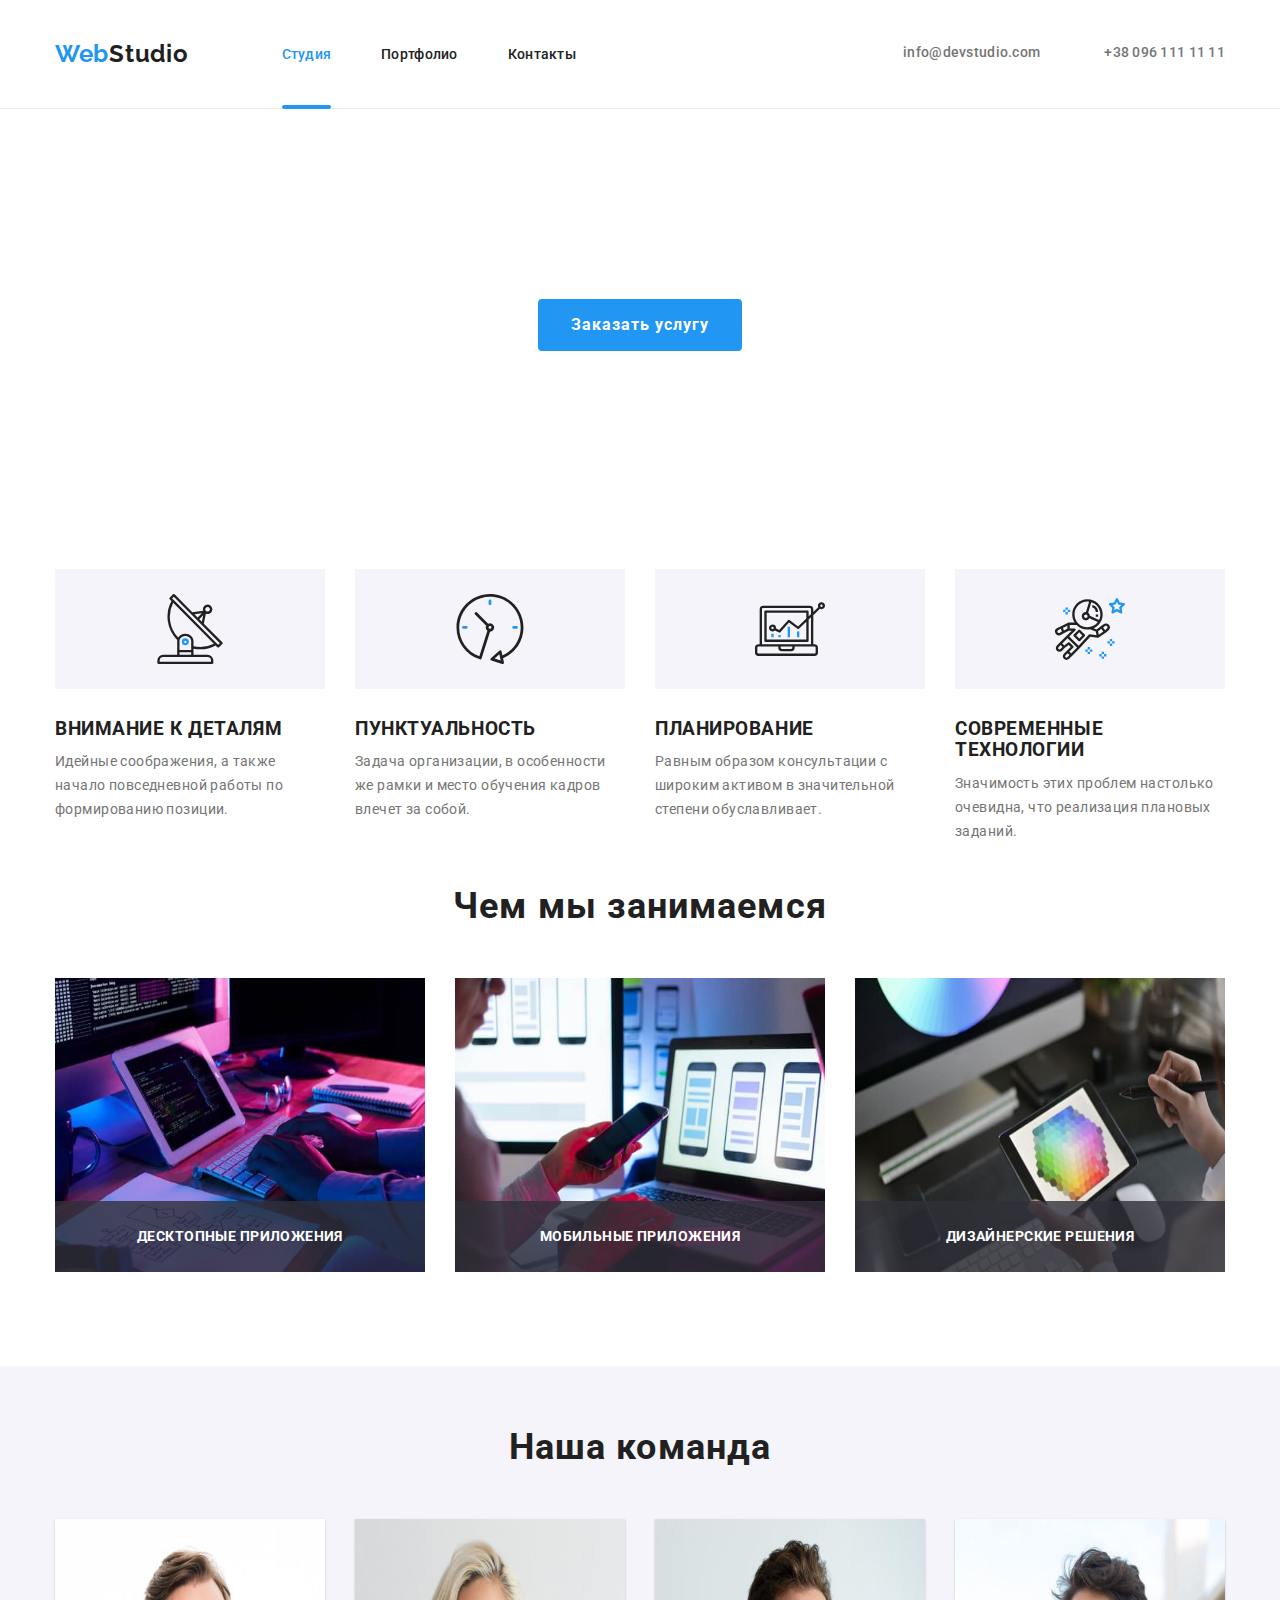
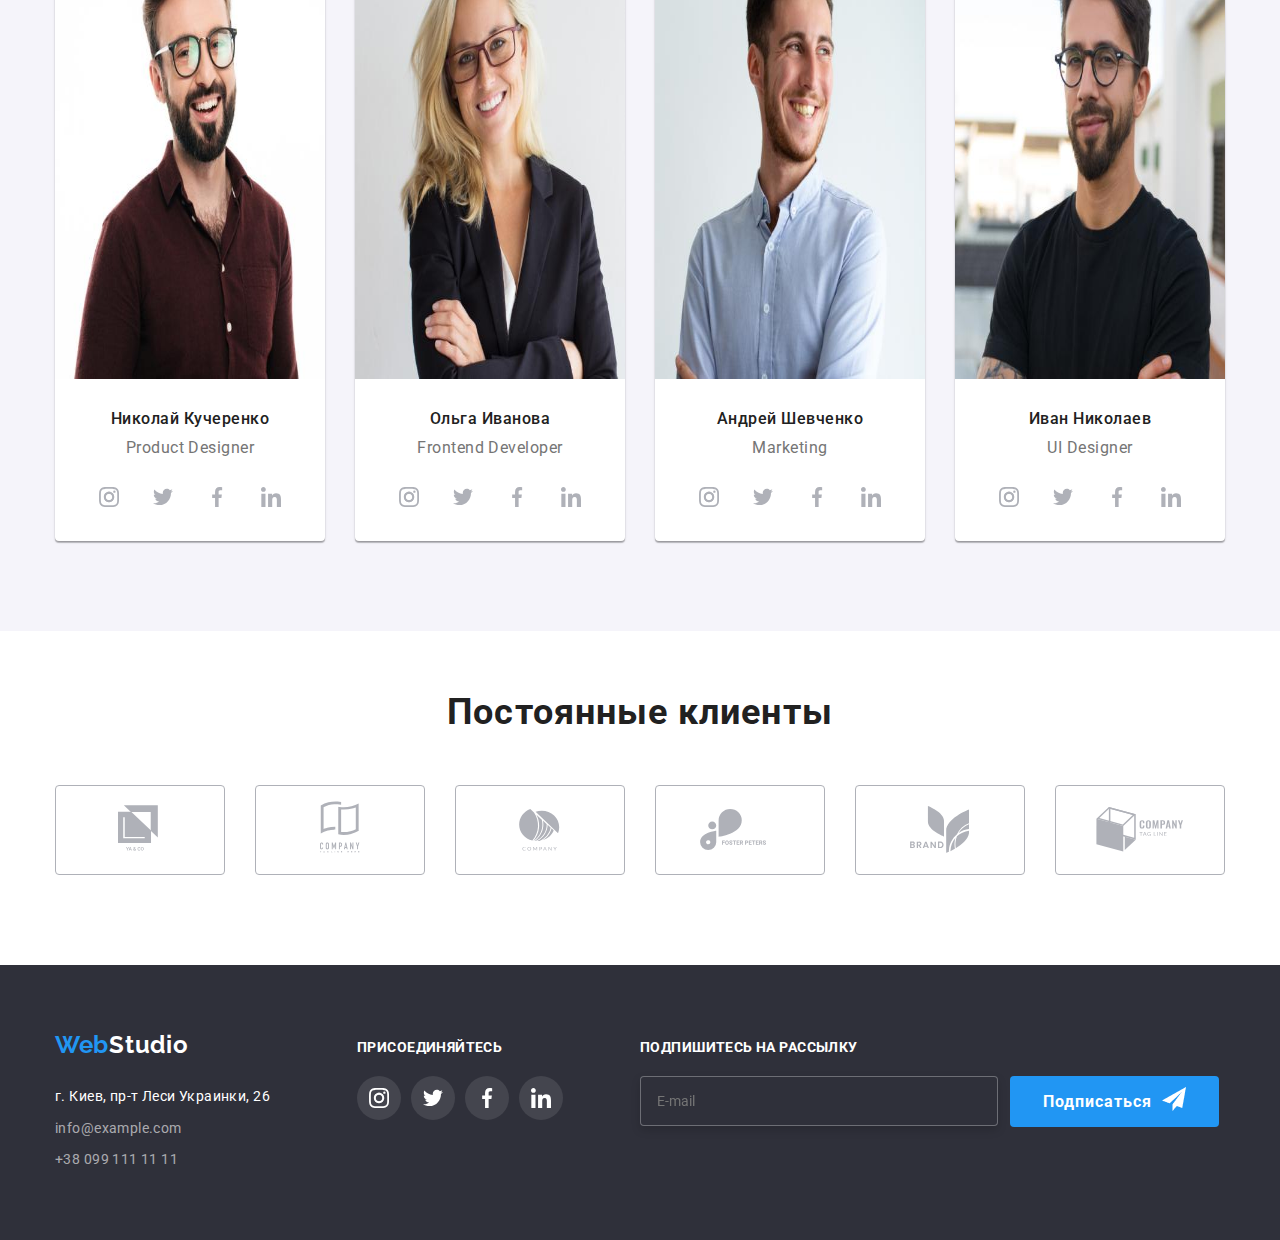
==== index.html @ a4cb123e "new img" ====
<!DOCTYPE html>
<html lang="ru">

<head>
  <meta charset="UTF-8" />
  <meta name="viewport" content="width=device-width, initial-scale=1.0" />
  <title>Студия</title>
  <link
    href="https://fonts.googleapis.com/css2?family=Raleway:wght@400;700&family=Roboto:wght@400;500;700;900&display=swap"
    rel="stylesheet" />
  <link rel="stylesheet"
    href="https://cdnjs.cloudflare.com/ajax/libs/modern-normalize/1.0.0/modern-normalize.min.css" />
  <link rel="stylesheet" href="css/main.min.css" />
</head>

<body>
  <header class="header">
    <div class="container">
      <nav class="nav">
        <a href="./index.html" class="logo">Web<span>Studio</span> </a>

        <button type="button" class="menu-button" aria-expanded="false" aria-controls="menu">
          <svg class="burger-menu" data-menu-button width="24" height="18" aria-label="Переключатель мобильного меню">
            <use class="icon-menu" width="24" height="16" href="./images/svg/sprite.svg#icon-menu"></use>
            <use class="icon-cross" width="18" height="18" href="./images/svg/sprite.svg#icon-close"></use>
          </svg>
        </button>

        <div class="menu-container" data-menu>
          <ul class="menu-list">
            <li class="menu-item">
              <a href="./index.html" class="link current">Студия</a>
            </li>
            <li class="menu-item">
              <a href="./portfolio.html" class="link">Портфолио</a>
            </li>
            <li class="menu-item">
              <a href="#contacts" class="link">Контакты</a>
            </li>
          </ul>
          <ul class="contacts-list">
            <li class="contacts-item">
              <a class="contacts link" href="mailto:info@devstudio.com">
                <svg class="contacts-svg" width="16" height="11">
                  <use href="./images/svg/sprite.svg#icon-envelope"></use>
                </svg>
                info@devstudio.com</a>
            </li>
            <li class="contacts-item">
              <a class="contacts link" href="telto:+380961111111">
                <svg class="contacts-svg" width="10" height="15">
                  <use href="./images/svg/sprite.svg#icon-tel"></use>
                </svg>
                +38 096 111 11 11</a>
            </li>
          </ul>
        </div>
      </nav>
    </div>
  </header>
  <main>
    <!--Модальное окно-->
    <div class="backdrop is-hidden" data-modal>
      <div class="modal">
        <button class="close-btn" type="button" data-modal-close>
          <svg class="close-svg" width="11" height="11">
            <use href="./images/SVG/sprite.svg#icon-close-black"></use>
          </svg>
        </button>

        <!--   Форма в модалке   -->
        <form class="group">
          <h2 class="group-title">Оставьте свои данные, мы вам перезвоним</h2>

          <!--Имя-->
          <p class="form-field">
            <label for="name" class="form-label">Имя</label>
            <input type="text" name="name" id="name" class="form-input" />
            <svg class="modal-svg" width="12" height="12">
              <use href="./images/SVG/sprite.svg#icon-person"></use>
            </svg>
          </p>
          <!--Телефон-->
          <p class="form-field">
            <label for="" class="form-label">Телефон
              <input type="tel" class="form-input" name="name" placeholder="" />
              <svg class="modal-svg" width="12">
                <use href="./images/SVG/sprite.svg#icon-trubka"></use>
              </svg>
            </label>
          </p>
          <!--Почта-->
          <p class="form-field">
            <label for="" class="form-label">
              Почта
              <input type="mail" class="form-input" name="name" placeholder=" " />
              <svg class="modal-svg" width="12">
                <use href="./images/SVG/sprite.svg#icon-envelope-black"></use>
              </svg>
            </label>
          </p>
          <!--Комментарий-->
          <p class="form-field">
            <label for="" class="form-label">Комментарий
              <textarea class="textarea-input" name="comment" rows="5" cols="45" placeholder="Введите текст"></textarea>
            </label>
          </p>
          <!--Соглашаюсь-->
          <p class="form-field">
            <label class="label">
              <input class="checkbox" name="topic" type="checkbox" value="contract-title" />
              <span class="checkbox-text">Соглашаюсь с рассылкой и принимаю </span><a href=""
                class="contract"><u>Условия договора</u> </a>
              <span class="checkbox-icon"></span>
            </label>
          </p>
          <p class="submit">
            <button submit="submit" class="submit-button">Отправить</button>
          </p>
        </form>
      </div>
    </div>

    <section class="hero-section">
      <div class="container">
        <h1 class="hero-heading">Эффективные решения для вашего бизнеса</h1>
        <button class="button" type="button" data-modal-open>
          Заказать услугу
        </button>
      </div>
    </section>

    <!--Чем можем похвастаться-->
    <section class="features-section">
      <h2 class="heading visually-hidden">Особенности</h2>
      <div class="features container">
        <ul class="features-list">
          <li class="features-item">
            <h3 class="title">Внимание к деталям</h3>
            <p class="title-text">
              Идейные соображения, а также начало повседневной работы по
              формированию позиции.
            </p>
          </li>
          <li class="features-item">
            <h3 class="title">Пунктуальность</h3>
            <p class="title-text">
              Задача организации, в особенности же рамки и место обучения
              кадров влечет за собой.
            </p>
          </li>
          <li class="features-item">
            <h3 class="title">Планирование</h3>
            <p class="title-text">
              Равным образом консультации с широким активом в значительной
              степени обуславливает.
            </p>
          </li>
          <li class="features-item">
            <h3 class="title">Современные технологии</h3>
            <p class="title-text">
              Значимость этих проблем настолько очевидна, что реализация
              плановых заданий.
            </p>
          </li>
        </ul>
      </div>
    </section>

    <!--Чем мы занимаемся-->
    <section class="work-section">
      <div class="work container">
        <h2 class="heading">Чем мы занимаемся</h2>
        <ul class="work-list">
          <li class="work-item">
            <img src="./images/works/photo1.jpg" alt="лаптоп" width="370" height="294" />
            <p class="work-title">Десктопные приложения</p>
          </li>

          <li class="work-item">
            <img src="./images/works/photo2.jpg" alt="тел" width="370" height="294" />
            <p class="work-title">Мобильные приложения</p>
          </li>
          <li class="work-item">
            <img src="./images/works/photo3.jpg" alt="экран" width="370" height="294" />
            <p class="work-title">Дизайнерские решения</p>
          </li>
        </ul>
      </div>
    </section>

    <section class="team-section">
      <div class="team container">
        <h2 class="heading">Наша команда</h2>
        <ul class="team-list">
          <!--Николай Кучеренко-->
          <li class="team-item">
            <img src="./images/our-team/team1_mob.jpg" srcset="team1_mob_2x.jpg 2x" alt="парень в синей рубашке" />

            <h3 class="team name">Николай Кучеренко</h3>
            <h4 class="team profession" lang="en">Product Designer</h4>

            <div class="social-section">
              <ul class="social-list">
                <li class="social-item">
                  <a class="social-link" href="https://www.instagram.com" target="_blank"
                    rel="noopener noreferrer Nofollow">
                    <svg class="social-icon" width="20" height="20">
                      <use href="./images/SVG/sprite.svg#icon-instagram"></use>
                    </svg>
                  </a>
                </li>
                <li class="social-item">
                  <a class="social-link" href="https://www.twitter.com" target="_blank"
                    rel="noopener noreferrer Nofollow">
                    <svg class="social-icon" width="20" height="20">
                      <use href="./images/SVG/sprite.svg#icon-twitter"></use>
                    </svg>
                  </a>
                </li>
                <li class="social-item">
                  <a class="social-link" href="https://www.facebook.com" target="_blank"
                    rel="noopener noreferrer Nofollow">
                    <svg class="social-icon" width="20" height="20">
                      <use href="./images/SVG/sprite.svg#icon-facebook"></use>
                    </svg>
                  </a>
                </li>
                <li class="social-item">
                  <a class="social-link" href="https://www.linkedin.com" target="_blank"
                    rel="noopener noreferrer Nofollow">
                    <svg class="social-icon" width="20" height="20">
                      <use href="./images/SVG/sprite.svg#icon-linkedin"></use>
                    </svg>
                  </a>
                </li>
              </ul>
            </div>
          </li>
          <!--Ольга Иванова-->
          <li class="team-item">
            <img src="./images/our-team/team2_mob.jpg" srcset="team2_mob_2x.jpg 2x" alt="девушка в свитере" width="270"
              height="260" />
            <h3 class="team name">Ольга Иванова</h3>
            <h4 class="team profession" lang="en">Frontend Developer</h4>
            <div class="social-section">
              <ul class="social-list">
                <li class="social-item">
                  <a class="social-link" href="https://www.instagram.com" target="_blank"
                    rel="noopener noreferrer Nofollow">
                    <svg class="social-icon" width="20" height="20">
                      <use href="./images/SVG/sprite.svg#icon-instagram"></use>
                    </svg>
                  </a>
                </li>
                <li class="social-item">
                  <a class="social-link" href="https://www.twitter.com" target="_blank"
                    rel="noopener noreferrer Nofollow">
                    <svg class="social-icon" width="20" height="20">
                      <use href="./images/SVG/sprite.svg#icon-twitter"></use>
                    </svg>
                  </a>
                </li>
                <li class="social-item">
                  <a class="social-link" href="https://www.facebook.com" target="_blank"
                    rel="noopener noreferrer Nofollow">
                    <svg class="social-icon" width="20" height="20">
                      <use href="./images/SVG/sprite.svg#icon-facebook"></use>
                    </svg>
                  </a>
                </li>
                <li class="social-item">
                  <a class="social-link" href="https://www.linkedin.com" target="_blank"
                    rel="noopener noreferrer Nofollow">
                    <svg class="social-icon" width="20" height="20">
                      <use href="./images/SVG/sprite.svg#icon-linkedin"></use>
                    </svg>
                  </a>
                </li>
              </ul>
            </div>
          </li>

          <!--Андрей Шевченко-->
          <li class="team-item">
            <img src="./images/our-team/team3_mob.jpg" srcset="team3_mob_2x.jpg 2x" alt="девушка в свитере" width="270"
              height="260" />
            <h3 class="team name">Андрей Шевченко</h3>
            <h4 class="team profession" lang="en">Marketing</h4>
            <div class="social-section">
              <ul class="social-list">
                <li class="social-item">
                  <a class="social-link" href="https://www.instagram.com" target="_blank"
                    rel="noopener noreferrer Nofollow">
                    <svg class="social-icon" width="20" height="20">
                      <use href="./images/SVG/sprite.svg#icon-instagram"></use>
                    </svg>
                  </a>
                </li>
                <li class="social-item">
                  <a class="social-link" href="https://www.twitter.com" target="_blank"
                    rel="noopener noreferrer Nofollow">
                    <svg class="social-icon" width="20" height="20">
                      <use href="./images/SVG/sprite.svg#icon-twitter"></use>
                    </svg>
                  </a>
                </li>
                <li class="social-item">
                  <a class="social-link" href="https://www.facebook.com" target="_blank"
                    rel="noopener noreferrer Nofollow">
                    <svg class="social-icon" width="20" height="20">
                      <use href="./images/SVG/sprite.svg#icon-facebook"></use>
                    </svg>
                  </a>
                </li>
                <li class="social-item">
                  <a class="social-link" href="https://www.linkedin.com" target="_blank"
                    rel="noopener noreferrer Nofollow">
                    <svg class="social-icon" width="20" height="20">
                      <use href="./images/SVG/sprite.svg#icon-linkedin"></use>
                    </svg>
                  </a>
                </li>
              </ul>
            </div>
          </li>

          <!--Иван Николаев-->
          <li class="team-item">
            <img src="./images/our-team/team4_mob.jpg" srcset="team4_mob_2x.jpg 2x" alt="девушка в свитере" width="270"
              height="260" />
            <h3 class="team name">Иван Николаев</h3>
            <h4 class="team profession" lang="en">UI Designer</h4>

            <div class="social-section">
              <ul class="social-list">
                <li class="social-item">
                  <a class="social-link" href="https://www.instagram.com" target="_blank"
                    rel="noopener noreferrer Nofollow">
                    <svg class="social-icon" width="20" height="20">
                      <use href="./images/SVG/sprite.svg#icon-instagram"></use>
                    </svg>
                  </a>
                </li>
                <li class="social-item">
                  <a class="social-link" href="https://www.twitter.com" target="_blank"
                    rel="noopener noreferrer Nofollow">
                    <svg class="social-icon" width="20" height="20">
                      <use href="./images/SVG/sprite.svg#icon-twitter"></use>
                    </svg>
                  </a>
                </li>
                <li class="social-item">
                  <a class="social-link" href="https://www.facebook.com" target="_blank"
                    rel="noopener noreferrer Nofollow">
                    <svg class="social-icon" width="20" height="20">
                      <use href="./images/SVG/sprite.svg#icon-facebook"></use>
                    </svg>
                  </a>
                </li>
                <li class="social-item">
                  <a class="social-link" href="https://www.linkedin.com" target="_blank"
                    rel="noopener noreferrer Nofollow">
                    <svg class="social-icon" width="20" height="20">
                      <use href="./images/SVG/sprite.svg#icon-linkedin"></use>
                    </svg>
                  </a>
                </li>
              </ul>
            </div>
          </li>
        </ul>
      </div>
    </section>

    <!--Постоянные клиенты-->
    <section class="partners-section">
      <div class="partners container">
        <h2 class="heading">Постоянные клиенты</h2>
        <ul class="partners-list">
          <li class="partners-list-item">
            <a href="/" class="partners-logo" target="_blank" rel="noopener noreferrer Nofollow">
              <svg class="partners" width="44" height="49">
                <use href="./images/SVG/sprite.svg#icon-logo-1"></use>
              </svg>
            </a>
          </li>
          <li class="partners-list-item">
            <a href="/" class="partner-logo" target="_blank" rel="noopener noreferrer Nofollow">
              <svg class="partners" width="40" height="52">
                <use href="./images/SVG/sprite.svg#icon-logo-2"></use>
              </svg>
            </a>
          </li>
          <li class="partners-list-item">
            <a href="/" class="partners-logo" target="_blank" rel="noopener noreferrer Nofollow">
              <svg class="partners" width="41" height="42">
                <use href="./images/SVG/sprite.svg#icon-logo-3"></use>
              </svg>
            </a>
          </li>
          <li class="partners-list-item">
            <a href="/" class="partners-logo" target="_blank" rel="noopener noreferrer Nofollow">
              <svg class="partners" width="79" height="42">
                <use href="./images/SVG/sprite.svg#icon-logo-4"></use>
              </svg>
            </a>
          </li>
          <li class="partners-list-item">
            <a href="/" class="partners-logo" target="_blank" rel="noopener noreferrer Nofollow">
              <svg class="partners" width="59" height="47">
                <use href="./images/SVG/sprite.svg#icon-logo-5"></use>
              </svg>
            </a>
          </li>
          <li class="partners-list-item">
            <a href="/" class="partners-logo" target="_blank" rel="noopener noreferrer Nofollow">
              <svg class="partners" width="88" height="45">
                <use href="./images/SVG/sprite.svg#icon-logo-6"></use>
              </svg>
            </a>
          </li>
        </ul>
      </div>
    </section>
  </main>

  <footer id="contacts" class="footer">
    <div class="container">
      <div class="tablet-container wrapper">
        <ul class="address-list">
          <a href="./index.html" class="logo-footer">Web<span class="">Studio</span></a>

          <li class="address-item">
            <a class="address-link map"
              href="https://www.google.com.ua/maps/place/%D0%B1%D1%83%D0%BB%D1%8C%D0%B2%D0%B0%D1%80+%D0%9B%D0%B5%D1%81%D1%96+%D0%A3%D0%BA%D1%80%D0%B0%D1%97%D0%BD%D0%BA%D0%B8,+26,+%D0%9A%D0%B8%D1%97%D0%B2,+02000"
              target="_blank" rel="noopener noreferrer Nofollow">г. Киев, пр-т Леси Украинки, 26</a>
          </li>
          <li class="address-item">
            <a class="address-link" href="mailto:info@example.com" target="_blank"
              rel="noopener noreferrer Nofollow">info@example.com</a>
          </li>
          <li class="address-item">
            <a class="address-link" href="tel:+38(099)111 11 11" target="_blank" rel="noopener noreferrer Nofollow">+38
              099 111 11 11</a>
          </li>
        </ul>
      </div>
      <!-- JOIN US присоединяйтесь -->
      <div class="join-us-section wrapper ">
        <p class="join-us-title">Присоединяйтесь</p>
        <!-- контейнер соц сетей-->
        <div class="social-section-footer">
          <ul class="social-list-footer">
            <li class="social-item-footer">
              <a class="social-link-footer" href="https://www.instagram.com" target="_blank"
                rel="noopener noreferrer Nofollow">
                <svg class="social-icon-footer" width="20" height="20">
                  <use href="./images/SVG/sprite.svg#icon-instagram"></use>
                </svg>
              </a>
            </li>
            <li class="social-item-footer">
              <a class="social-link-footer" href="https://www.twitter.com" target="_blank"
                rel="noopener noreferrer Nofollow">
                <svg class="social-icon-footer" width="20" height="20">
                  <use href="./images/SVG/sprite.svg#icon-twitter"></use>
                </svg>
              </a>
            </li>
            <li class="social-item-footer">
              <a class="social-link-footer" href="https://www.facebook.com" target="_blank"
                rel="noopener noreferrer Nofollow">
                <svg class="social-icon-footer" width="20" height="20">
                  <use href="./images/SVG/sprite.svg#icon-facebook"></use>
                </svg>
              </a>
            </li>
            <li class="social-item-footer">
              <a class="social-link-footer" href="https://www.linkedin.com" target="_blank"
                rel="noopener noreferrer Nofollow">
                <svg class="social-icon-footer" width="20" height="20">
                  <use href="./images/SVG/sprite.svg#icon-linkedin"></use>
                </svg>
              </a>
            </li>
          </ul>
        </div>
      </div>

      <!-- Подпишись на рассылку -->
      <div class="subscription wrapper">
        <strong class="subscription-title">Подпишитесь на рассылку</strong>

        <form class="subscription-form">
          <input class="colortext" type="email" name="mail" id="email" autocomplete="on" placeholder="E-mail" />

          <button class="footer hero-btn">
            Подписаться
            <img src="./images/SVG/twitter-footer.png" alt="лого твиттера" width="24" height="24" />
          </button>
        </form>
      </div>
    </div>
  </footer>
  <script src="js/menu.js"></script>
  <script src="js/modal.js"></script>
</body>

</html>
---- css/main.min.css ----
*{padding:0;margin:0;color:#212121}html{-webkit-box-sizing:border-box;box-sizing:border-box}img{display:block}body{color:#757575;font-family:"Roboto", sans-serif;margin:0;padding:0;font-style:normal;outline-offset:0}.visually-hidden{position:absolute !important;clip:rect(1px 1px 1px 1px);clip:rect(1px 1px 1px 1px);padding:0 !important;border:0 !important;height:1px !important;width:1px !important;overflow:hidden}h1,h2,h3,h4,h5{font-weight:700;margin-top:0;margin-bottom:0}a{text-decoration:none}ul,li{-webkit-padding-start:0;padding-inline-start:0;margin-top:0;margin-bottom:0;list-style-type:none}button{cursor:pointer}footer,.hero{background-color:#2f303a}.nav:hover,.nav:focus,.link:hover,.link:focus{color:#2196f3}.heading{font-weight:700;font-size:28px;line-height:1.1786;text-align:center;letter-spacing:0.03em;color:#212121;margin-bottom:30px}*{padding:0;margin:0;color:#212121}html{-webkit-box-sizing:border-box;box-sizing:border-box}img{display:block}body{color:#757575;font-family:"Roboto", sans-serif;margin:0;padding:0;font-style:normal;outline-offset:0}.visually-hidden{position:absolute !important;clip:rect(1px 1px 1px 1px);clip:rect(1px 1px 1px 1px);padding:0 !important;border:0 !important;height:1px !important;width:1px !important;overflow:hidden}h1,h2,h3,h4,h5{font-weight:700;margin-top:0;margin-bottom:0}a{text-decoration:none}ul,li{-webkit-padding-start:0;padding-inline-start:0;margin-top:0;margin-bottom:0;list-style-type:none}button{cursor:pointer}footer,.hero{background-color:#2f303a}.nav:hover,.nav:focus,.link:hover,.link:focus{color:#2196f3}.heading{font-weight:700;font-size:28px;line-height:1.1786;text-align:center;letter-spacing:0.03em;color:#212121;margin-bottom:30px}.container{margin:0 auto;padding-left:15px;padding-right:15px;width:100%}@media screen and (min-width: 480px){.container{width:480px}}@media screen and (min-width: 768px){.container{width:768px}}@media screen and (min-width: 1200px){.container{width:1200px}}button{outline:none;border:none}button:active,button:focus{outline:none;border:none}.submit-button,.hero-section .button,footer .hero-btn{display:inline-block;letter-spacing:0.06em;font-weight:700;font-size:16px;line-height:1.87em;text-align:center;color:#fff;background-color:#2196f3;padding:10px 32px;border:1px solid transparent;border-radius:4px;cursor:pointer}.submit-button:hover,.hero-section .button:hover,footer .hero-btn:hover{-webkit-box-shadow:0px 4px 4px rgba(0,0,0,0.15);box-shadow:0px 4px 4px rgba(0,0,0,0.15)}.portfolio-main .container .btn-item .button,.button{font-weight:500;font-size:16px;line-height:1.625;text-align:center;letter-spacing:0.03em;color:#212121;border:1px solid transparent;background:#f5f4fa;border-radius:4px;cursor:pointer;padding:6px 22px}.portfolio-main .container .btn-item .button:hover,.button:hover{background:#2196f3;color:#fff;-webkit-box-shadow:0px 3px 1px rgba(0,0,0,0.1),0px 1px 2px rgba(0,0,0,0.08),0px 2px 2px rgba(0,0,0,0.12);box-shadow:0px 3px 1px rgba(0,0,0,0.1),0px 1px 2px rgba(0,0,0,0.08),0px 2px 2px rgba(0,0,0,0.12);border-radius:4px}.logo,.logo-footer{display:inline-block;font-family:"Raleway", sans-serif;color:#2196f3;font-weight:700;font-size:24px;line-height:1.6667;letter-spacing:0.03em}.backdrop,.form-input,.submit-button,.social-link,.partners-list-item,.social-link-footer,footer .hero-btn,.portfolio-main .card-container .card-element,.card-img,.card-img .overlay{-webkit-transition-duration:250ms;transition-duration:250ms;-webkit-transition-property:all;transition-property:all;-webkit-transition-timing-function:cubic-bezier(0.4, 0, 0.2, 1);transition-timing-function:cubic-bezier(0.4, 0, 0.2, 1)}.header{position:relative;display:-webkit-box;display:-ms-flexbox;display:flex;padding-top:24px;padding-bottom:24px;margin-top:auto;margin-bottom:auto;border-bottom:1px solid #ececec}.header .nav{display:-webkit-box;display:-ms-flexbox;display:flex;-webkit-box-align:center;-ms-flex-align:center;align-items:center;-webkit-box-pack:justify;-ms-flex-pack:justify;justify-content:space-between;height:60px;padding-top:10px;padding-bottom:10px}.logo span{color:#212121}.contacts-list{margin-top:60px}@media screen and (min-width: 768px){.contacts-list{margin-top:0;margin-left:84px;text-align:left}}@media screen and (min-width: 1200px){.contacts-list{display:-webkit-box;display:-ms-flexbox;display:flex;margin-left:auto}.contacts-list .contacts-item+.contacts-item{margin-left:50px}}.contacts.link{font-weight:500;font-size:18px;line-height:1.2;letter-spacing:0.02em;display:-webkit-inline-box;display:-ms-inline-flexbox;display:inline-flex;-webkit-box-align:center;-ms-flex-align:center;align-items:center;color:#757575}.contacts.link:first-child{margin-bottom:16px}@media screen and (min-width: 768px){.contacts.link:first-child{margin-bottom:10px}}@media screen and (min-width: 1200px){.contacts.link:first-child{margin-bottom:0px}}.contacts.link:hover,.contacts.link:focus{-webkit-transition:cubic-bezier(0.4, 0, 0.2, 1);transition:cubic-bezier(0.4, 0, 0.2, 1);-webkit-transition-duration:250ms;transition-duration:250ms;color:#2196f3}.contacts.link:hover .contacts-svg,.contacts.link:focus .contacts-svg{-webkit-transition:cubic-bezier(0.4, 0, 0.2, 1);transition:cubic-bezier(0.4, 0, 0.2, 1);-webkit-transition-duration:250ms;transition-duration:250ms;fill:#2196f3}.contacts.link .contacts-svg{margin-right:4px}@media screen and (min-width: 768px){.contacts.link .contacts-svg{margin-top:0}}@media screen and (min-width: 768px){.contacts.link{font-size:12px}}@media screen and (min-width: 1230px){.contacts.link{font-size:14px}}.contacts-svg{fill:#757575;margin-right:3px}@media screen and (min-width: 768px){.contacts-svg{margin-top:0;margin-bottom:0}}@media screen and (max-width: 767px){.menu-button{display:-webkit-inline-box;display:-ms-inline-flexbox;display:inline-flex;margin:0;padding:10px;border:none;background-color:transparent}}@media screen and (min-width: 768px){.menu-button{display:none}}.menu-button{background-color:transparent}.burger-menu .icon-cross{display:none}.burger-menu.is-open .icon-menu{display:none}.burger-menu.is-open .icon-cross{display:block;fill:#212121}.burger-menu.is-open .icon-cross:hover,.burger-menu.is-open .icon-cross:focus{fill:#2196f3}.menu-button:hover .icon-cross,.menu-button:hover .icon-menu{fill:#2196f3}.nav{display:-webkit-box;display:-ms-flexbox;display:flex;-webkit-box-align:center;-ms-flex-align:center;align-items:center;-webkit-box-pack:justify;-ms-flex-pack:justify;justify-content:space-between;width:100%}.menu-button{margin-left:auto;background-color:inherit}.menu-button .icon-cross{display:none}.menu-button.is-open .icon-menu{display:block}.menu-button.is-open .icon-cross{display:none}.menu-button:focus .menu-button,.menu-button:hover .menu-button{fill:#2196f3;-webkit-transition:cubic-bezier(0.4, 0, 0.2, 1);transition:cubic-bezier(0.4, 0, 0.2, 1);-webkit-transition-duration:250ms;transition-duration:250ms}@media screen and (min-width: 768px){.menu-button{display:none}}.menu-container{display:none;position:absolute;top:101%;left:0;width:100%;text-align:center;background-color:#fff;z-index:50;-webkit-box-shadow:0px 4px 8px rgba(0,0,0,0.04),0px 2px 4px rgba(0,0,0,0.08),0px 1px 3px rgba(0,0,0,0.16);box-shadow:0px 4px 8px rgba(0,0,0,0.04),0px 2px 4px rgba(0,0,0,0.08),0px 1px 3px rgba(0,0,0,0.16)}.menu-container.is-open{display:block}.menu-container .menu-item+.menu-item{margin-top:40px}@media screen and (min-width: 768px){.menu-container .menu-item+.menu-item{margin-top:0}}@media screen and (min-width: 768px){.menu-container{display:-webkit-box;display:-ms-flexbox;display:flex;position:relative;top:0;left:0;margin-top:0;width:100%;-webkit-box-shadow:none;box-shadow:none}}.link{position:relative;font-weight:500;font-size:18px;line-height:1.2;letter-spacing:0.02em;color:#212121}@media screen and (min-width: 768px){.link{font-size:14px}}.link:hover,.link:focus{color:#2196f3;-webkit-transition:cubic-bezier(0.4, 0, 0.2, 1);transition:cubic-bezier(0.4, 0, 0.2, 1);-webkit-transition-duration:250ms;transition-duration:250ms}.link.current{color:#2196f3}.link.current{display:inline-block;position:relative}.link.current::after{position:absolute;display:block;content:'';width:100%;height:4px;background-color:#2196f3;border-radius:4px;margin:0 auto;margin-top:8px}@media screen and (min-width: 768px){.link.current::after{margin-top:42px}}.link.current:hover::after{width:100%}.menu-list{margin-top:60px}@media screen and (min-width: 768px){.menu-list{display:-webkit-box;display:-ms-flexbox;display:flex;-webkit-box-align:center;-ms-flex-align:center;align-items:center;margin-top:0;margin-left:88px}.menu-list .menu-item+.menu-item{margin-left:50px}}@media screen and (min-width: 1200px){.menu-list{margin-left:93px}}.backdrop{position:fixed;top:0;left:0;width:100%;height:100%;background:rgba(0,0,0,0.2);z-index:99;overflow:auto}.backdrop.is-hidden{opacity:0;visibility:hidden;pointer-events:none;overflow-y:scroll}.backdrop{position:fixed;top:0;left:0;width:100%;height:100%;background-color:rgba(0,0,0,0.2);overflow:auto;z-index:99}.modal{position:absolute;min-width:450px;max-height:609px;background-color:#fff;top:50%;left:50%;-webkit-transform:translate(-50%, -50%);transform:translate(-50%, -50%);margin-top:20px;padding:40px;-webkit-box-shadow:0px 1px 3px rgba(0,0,0,0.12),0px 1px 1px rgba(0,0,0,0.14),0px 2px 1px rgba(0,0,0,0.2);box-shadow:0px 1px 3px rgba(0,0,0,0.12),0px 1px 1px rgba(0,0,0,0.14),0px 2px 1px rgba(0,0,0,0.2);border-radius:4px;-webkit-animation:open-close 200ms;animation:open-close 200ms}.backdrop.is-hidden .modal{opacity:0;margin-top:50px;margin-top:50px;-webkit-transform:translate(-50%, -50%);transform:translate(-50%, -50%)}@-webkit-keyframes open-close{0%{-webkit-transform:scale(0);transform:scale(0)}50%{-webkit-transform:scale(0.5);transform:scale(0.5)}100%{-webkit-transform:scale(1);transform:scale(1)}}@keyframes open-close{0%{-webkit-transform:scale(0);transform:scale(0)}50%{-webkit-transform:scale(0.5);transform:scale(0.5)}100%{-webkit-transform:scale(1);transform:scale(1)}}.close-svg{position:absolute;top:50%;left:50%;-webkit-transform:translate(-50%, -50%);transform:translate(-50%, -50%);width:20px;height:20px;fill:#212121}.close-btn{position:absolute;top:8px;right:8px;width:30px;height:30px;background-color:#ffffff;border:1px solid rgba(0,0,0,0.1);border-radius:50%;cursor:pointer;text-align:center}.close-btn:hover .close-svg,.close-btn:focus .close-svg{fill:#2196f3}input:hover,input:focus,input:hover+.modal-svg,input:focus+.modal-svg,textarea:hover,textarea:focus{border-color:#2196f3;fill:#2196f3;outline:none}.group-title{font-weight:700;font-size:20px;line-height:1.5;text-align:center;letter-spacing:0.03em;color:#212121;padding:0 auto;margin-left:auto;margin-bottom:12px}.form-field{position:relative;margin:0}.form-field:last-child{text-align:center}.form-label{font-size:12px;line-height:1.2;letter-spacing:0.01em;color:#757575;margin-bottom:4px}.form-input{width:100%;min-height:40px;padding-left:35px;border:1px solid rgba(33,33,33,0.2);-webkit-box-sizing:border-box;box-sizing:border-box;border-radius:4px;font-size:14px;line-height:1.71;letter-spacing:0.03em;color:#757575;margin-bottom:10px}.form-input:hover,.form-input:focus{border-color:#2196f3;fill:#2196f3;outline:none}.form-input:focus+.form-label,.form-input:not(:placeholder-shown)+.form-label{-webkit-transform:translateY(-50px);transform:translateY(-50px);fill:#2196f3;border-color:#2196f3;color:#2196f3;cursor:pointer;outline:none}.modal-svg{position:absolute;top:32px;left:15px;width:12px;height:12px;fill:#212121}.textarea-input{width:100%;height:120px;resize:none;border-radius:4px;padding:12px 16px;margin-bottom:20px;resize:none;outline:none;border:1px solid rgba(33,33,33,0.2);-webkit-transition:all 250ms cubic-bezier(0.4, 0, 0.2, 1);transition:all 250ms cubic-bezier(0.4, 0, 0.2, 1);color:rgba(117,117,117,0.5)}.textarea-input:hover,.textarea-input:focus{border-color:#2196f3;fill:#2196f3;outline:none}.checkbox{-webkit-appearance:none;-moz-appearance:none;appearance:none;position:absolute;overflow:hidden;outline:none;border:none;margin-top:4px}.checkbox::before{content:'';display:inline-block;border:1px solid #a39e9e;border-radius:4px;width:16px;height:15px;background-color:transparent;vertical-align:baseline;-webkit-transition:all 250ms cubic-bezier(0.4, 0, 0.2, 1);transition:all 250ms cubic-bezier(0.4, 0, 0.2, 1)}.checkbox::after{position:absolute;left:0px;content:'';border-radius:4px;display:inline-block;width:16px;height:16px;background-image:url(../images/SVG/icon-check.svg);-webkit-transform:translatey(35px);transform:translatey(35px);-webkit-transition:all 250ms cubic-bezier(0.4, 0, 0.2, 1);transition:all 250ms cubic-bezier(0.4, 0, 0.2, 1)}.checkbox:checked::after{-webkit-transform:translatey(0);transform:translatey(0)}.checkbox-text{font-size:12px;line-height:1.667;letter-spacing:0.03em;color:#757575;margin-left:23px}.contract u{font-size:12px;line-height:1.667;letter-spacing:0.03em;color:#2196f3;text-decoration:underline}.checkbox-icon{margin:0;width:15px;height:15px;border-radius:4px}.checkbox:checked+.icon{background-image:url(../images/SVG/icon-check.svg);background-size:contain;background-origin:border-box;border:2px solid #2196f3;border:none}.submit{text-align:center;margin-top:30px}.submit-button{min-width:200px;min-height:50px;display:inline-block;padding:10px 32px;background:#2196f3;-webkit-box-shadow:0px 4px 4px rgba(0,0,0,0.15);box-shadow:0px 4px 4px rgba(0,0,0,0.15);border-radius:4px}.submit-button:hover,.submit-button:focus{color:#212121}.hero-section{width:100%;height:400px;padding-top:118px;padding-bottom:118px;text-align:center;background-image:-webkit-gradient(linear, left top, left bottom, from(rgba(47,48,58,0.4)), to(rgba(47,48,58,0.4))),url(../images/hero/Hero_480_400.jpg);background-image:linear-gradient(rgba(47,48,58,0.4), rgba(47,48,58,0.4)),url(../images/hero/Hero_480_400.jpg)}@media (-webkit-min-device-pixel-ratio: 2), (min-resolution: 2dppx){.hero-section{background-image:url(../img/hero/Hero_480_400_2x.jpg)}}@media screen and (min-width: 489px){.hero-section{background-image:url(../img/hero/Hero_768.jpg)}}@media screen and (min-width: 489px) and (-webkit-min-device-pixel-ratio: 2), screen and (min-width: 489px) and (min-resolution: 2dppx){.hero-section{background-image:url(../img/hero/Hero_768_2x.jpg)}}@media screen and (min-width: 769px){.hero-section{background-image:url(../img/hero/Hero_1200.jpg)}}@media screen and (min-width: 769px) and (-webkit-min-device-pixel-ratio: 2), screen and (min-width: 769px) and (min-resolution: 2dppx){.hero-section{background-image:url(../img/hero/hero_1200_2x.jpg)}}.hero-section .button{min-width:200px;min-height:50px}.hero-heading{font-weight:900;font-size:26px;line-height:1.62;letter-spacing:0.06em;text-transform:uppercase;color:#fff;margin-bottom:30px}@media (max-width: 1199px){.hero-heading{max-width:360px;margin:0 auto;margin-bottom:30px}}.features-section{padding-top:60px;padding-bottom:60px}.features-list{display:-webkit-box;display:-ms-flexbox;display:flex;-ms-flex-wrap:wrap;flex-wrap:wrap;-webkit-box-align:center;-ms-flex-align:center;align-items:center}.features-item{display:-webkit-inline-box;display:-ms-inline-flexbox;display:inline-flex;-ms-flex-wrap:wrap;flex-wrap:wrap;width:100%;height:226px;background:#ffffff;margin-bottom:30px}@media screen and (min-width: 768px){.features-item{width:calc((100% - 30px) / 2)}.features-item:nth-child(odd){margin-right:30px}}@media screen and (min-width: 1200px){.features-item{width:calc((100% - 90px) / 4)}.features-item:not(:last-child){margin-right:30px}}.features-item:nth-child(1)::before{background-image:url(../images/features/tv-table.svg);display:block;content:'';width:100%;height:120px;background-color:#f5f4fa;background-repeat:no-repeat;background-position:50% 50%}.features-item:nth-child(2)::before{background-image:url(../images/features/clock.svg);display:block;content:'';width:100%;height:120px;background-color:#f5f4fa;background-repeat:no-repeat;background-position:50% 50%}.features-item:nth-child(3)::before{background-image:url(../images/features/computer.svg);display:block;content:'';width:100%;height:120px;background-color:#f5f4fa;background-repeat:no-repeat;background-position:50% 50%}.features-item:nth-child(4)::before{background-image:url(../images/features/astronaut.svg);display:block;content:'';width:100%;height:120px;background-color:#f5f4fa;background-repeat:no-repeat;background-position:50% 50%}.title{font-weight:700;line-height:1.1428;letter-spacing:0.03em;text-transform:uppercase;color:#212121;margin-top:30px;text-align:center;margin-bottom:10px}@media screen and (min-width: 768px){.title{text-align:left}}.title-text{font-size:14px;line-height:1.71;letter-spacing:0.03em;color:#757575}@media screen and (max-width: 1199px){.work-section{display:none}}.work-section{display:none;padding-bottom:94px}@media screen and (min-width: 1200px){.work-section{display:block}}.heading{font-weight:700;font-size:36px;line-height:1.2em;text-align:center;letter-spacing:0.03em;margin-bottom:50px}.work-list{display:-webkit-box;display:-ms-flexbox;display:flex}.work-list .work-item+.work-item{margin-left:30px}.work-item{position:relative}.work-title{font-weight:700;font-size:14px;line-height:1.2em;text-align:center;letter-spacing:0.03em;text-transform:uppercase;color:#fff;position:absolute;left:0;bottom:0;width:100%;padding-top:27px;padding-bottom:27px;background-color:rgba(47,48,58,0.8)}.team-section{padding-top:60px;padding-bottom:60px;background:#f5f4fa}.team-list{display:-webkit-box;display:-ms-flexbox;display:flex;-ms-flex-wrap:wrap;flex-wrap:wrap;-webkit-box-align:center;-ms-flex-align:center;align-items:center}.team-item{width:100%;height:622px;background:#ffffff;-webkit-box-shadow:0px 1px 3px rgba(0,0,0,0.12),0px 1px 1px rgba(0,0,0,0.14),0px 2px 1px rgba(0,0,0,0.2);box-shadow:0px 1px 3px rgba(0,0,0,0.12),0px 1px 1px rgba(0,0,0,0.14),0px 2px 1px rgba(0,0,0,0.2);border-radius:0px 0px 4px 4px;margin-bottom:30px}@media screen and (min-width: 768px){.team-item{width:calc((100% - 30px) / 2)}.team-item:nth-child(odd){margin-right:30px}}@media screen and (min-width: 1200px){.team-item{width:calc((100% - 90px) / 4)}.team-item:not(:last-child){margin-right:30px}}.team-item img{width:100%;height:460px;margin-bottom:30px}.team .name{font-weight:500;font-size:16px;line-height:1.1875;text-align:center;letter-spacing:0.03em;color:#212121;margin-bottom:10px}.team .profession{font-weight:400;font-size:16px;line-height:1.1875;text-align:center;letter-spacing:0.03em;color:#757575;margin-bottom:30px}.social-list{width:206px;height:44px;display:-webkit-box;display:-ms-flexbox;display:flex;-ms-flex-pack:distribute;justify-content:space-around;-webkit-box-align:center;-ms-flex-align:center;align-items:center;margin:0 auto;padding-bottom:24px}.social-item svg{fill:#757575}.social-section{width:206px;height:44px;-webkit-box-pack:center;-ms-flex-pack:center;justify-content:center;margin:0 auto}.social-list{display:-webkit-box;display:-ms-flexbox;display:flex}.social-item:not(:last-child){margin-right:10px}.social-link{display:-webkit-box;display:-ms-flexbox;display:flex;-webkit-box-align:center;-ms-flex-align:center;align-items:center;-webkit-box-pack:center;-ms-flex-pack:center;justify-content:center;border-radius:50%;border:1px solid transparent;background-color:transparent;width:44px;height:44px;fill:#fff;background:rgba(255,255,255,0.1)}.social-link:hover,.social-link:focus,.social-link:hover .social-icon,.social-link:focus .social-icon{fill:#fff;border:1px solid #2196f3;background-color:#2196f3}.social-link .social-icon{fill:#AFB1B8}.partners-section{padding-top:60px;padding-bottom:60px}.partners-section .heading{text-align:center;margin-bottom:50px}.partners-section .partners-list{display:-webkit-box;display:-ms-flexbox;display:flex;-ms-flex-wrap:wrap;flex-wrap:wrap}.partners-list-item{display:-webkit-box;display:-ms-flexbox;display:flex;-webkit-box-align:center;-ms-flex-align:center;align-items:center;-webkit-box-pack:center;-ms-flex-pack:center;justify-content:center;width:calc((100% - 30px) / 2);height:90px;margin-bottom:30px;border:1px solid #afb1b8;border-radius:4px}.partners-list-item:nth-child(odd){margin-right:30px}.partners-list-item:hover{border-color:#2196f3}.partners-list-item:hover .partners{fill:#2196f3}@media screen and (min-width: 768px){.partners-list-item{width:calc((100% - 60px) / 3);margin-right:30px}.partners-list-item:nth-child(3n){margin-right:0px}}@media screen and (min-width: 1230px){.partners-list-item{width:calc((100% - 150px) / 6)}.partners-list-item:not(:last-child){margin-right:30px}}.partners-logo{display:-webkit-box;display:-ms-flexbox;display:flex;-webkit-box-align:center;-ms-flex-align:center;align-items:center;-webkit-box-pack:center;-ms-flex-pack:center;justify-content:center}.partners{fill:#afb1b8}.footer{padding-top:60px;padding-bottom:60px;background-color:#2f303a}.footer .container{text-align:center}@media screen and (min-width: 768px){.footer .container{display:-webkit-box;display:-ms-flexbox;display:flex;-ms-flex-wrap:wrap;flex-wrap:wrap}}@media screen and (min-width: 768px){.wrapper:not(:last-child){width:calc((100% - 30px) / 2)}.wrapper:last-child{width:100%}}@media screen and (min-width: 1200px){.wrapper:not(:last-child){width:calc((50% - 45px) / 2)}.wrapper:last-child{width:50%;margin-right:0;margin-left:auto}}.logo-footer{color:#2196f3}.logo-footer span{color:#fff}.footer{text-align:center}@media screen and (min-width: 1200px){.tablet-container{text-align:left}}.address-link{display:inline-block;font-size:14px;line-height:1.71em;letter-spacing:0.03em;margin-bottom:8px;color:rgba(255,255,255,0.6)}.address-link.map{color:#fff;margin-top:20px}.join-us-section{width:206px;margin:0 auto;text-align:center;margin-bottom:60px;margin-top:60px}@media screen and (min-width: 768px){.join-us-section{margin:0;margin-top:15px}}@media screen and (min-width: 1200px){.join-us-section{text-align:left}}.join-us-title{width:206px;font-weight:700;font-size:14px;line-height:1.14;letter-spacing:0.03em;text-transform:uppercase;color:#fff;margin:0 auto;margin-top:0px;margin-bottom:20px;-webkit-box-pack:center;-ms-flex-pack:center;justify-content:center}.social-section-footer{width:206px;max-height:44px;-webkit-box-pack:center;-ms-flex-pack:center;justify-content:center;margin:0 auto}.social-list-footer{display:-webkit-box;display:-ms-flexbox;display:flex}.social-item-footer:not(:last-child){margin-right:10px}.social-link-footer{display:-webkit-box;display:-ms-flexbox;display:flex;-webkit-box-align:center;-ms-flex-align:center;align-items:center;-webkit-box-pack:center;-ms-flex-pack:center;justify-content:center;border-radius:50%;border:1px solid transparent;background-color:transparent;width:44px;height:44px;background:rgba(255,255,255,0.1)}.social-link-footer:hover,.social-link-footer:focus,.social-link-footer:hover .social-icon,.social-link-footer:focus .social-icon{fill:#fff;border:1px solid #2196f3;background-color:#2196f3}.social-link-footer .social-icon-footer{fill:#fff}strong{display:inline-block;text-transform:uppercase}.subscription{font-weight:500;font-size:14px;line-height:1.14;letter-spacing:0.03em;color:#fff;margin-top:60px}@media screen and (min-width: 1200px){.subscription{margin-top:15px;text-align:left}}.subscription .colortext{display:-webkit-inline-box;display:-ms-inline-flexbox;display:inline-flex;height:50px;border:1px solid rgba(255,255,255,0.3);border-radius:4px;-webkit-filter:drop-shadow(0px 4px 4px rgba(0,0,0,0.15));filter:drop-shadow(0px 4px 4px rgba(0,0,0,0.15));color:#fff;background-color:#2f303a;padding-left:16px;margin-bottom:20px}@media screen and (min-width: 0px){.subscription .colortext{width:100%}}@media screen and (min-width: 480px){.subscription .colortext{width:450px}}@media screen and (min-width: 1200px){.subscription .colortext{max-width:358px;margin-bottom:0;margin-right:12px}}.subscription-title{min-width:206px;font-weight:700;font-size:14px;line-height:1.14;letter-spacing:0.03em;text-transform:uppercase;color:#fff;margin:0 auto;margin-top:0px;margin-bottom:20px;-webkit-box-pack:center;-ms-flex-pack:center;justify-content:center}footer .hero-btn{display:-webkit-box;display:-ms-flexbox;display:flex;margin:0 auto}footer .hero-btn img{margin-left:10px}@media screen and (min-width: 1200px){.subscription-form{display:-webkit-inline-box;display:-ms-inline-flexbox;display:inline-flex;margin:0}}.portfolio-main .container{text-align:center}.portfolio-main .container .btn-list{display:-webkit-box;display:-ms-flexbox;display:flex;-ms-flex-wrap:wrap;flex-wrap:wrap;margin-bottom:-15px;margin-bottom:40px}@media screen and (min-width: 768px){.portfolio-main .container .btn-list{display:-webkit-inline-box;display:-ms-inline-flexbox;display:inline-flex;-webkit-box-pack:center;-ms-flex-pack:center;justify-content:center;margin-bottom:30px}}@media screen and (min-width: 1200px){.portfolio-main .container .btn-list{display:-webkit-inline-box;display:-ms-inline-flexbox;display:inline-flex;-webkit-box-pack:center;-ms-flex-pack:center;justify-content:center;margin-bottom:50px}}.portfolio-main .container .btn-item{margin-right:8px;background:#f5f4fa;border-radius:4px;margin-bottom:15px}.portfolio-main .container .btn-item:hover .button,.portfolio-main .container .btn-item:focus .button{background:#2196f3;color:#ffffff;-webkit-box-shadow:0px 3px 1px rgba(0,0,0,0.1),0px 1px 2px rgba(0,0,0,0.08),0px 2px 2px rgba(0,0,0,0.12);box-shadow:0px 3px 1px rgba(0,0,0,0.1),0px 1px 2px rgba(0,0,0,0.08),0px 2px 2px rgba(0,0,0,0.12)}.button{background-color:#f5f4fa;color:#212121}.portfolio-main{padding-top:60px;padding-bottom:60px}@media screen and (min-width: 1200px){.portfolio-main{padding-bottom:64px}}.portfolio-main .card-container{display:-webkit-box;display:-ms-flexbox;display:flex;-ms-flex-wrap:wrap;flex-wrap:wrap}@media screen and (min-width: 768px){.portfolio-main .card-container{-webkit-box-align:center;-ms-flex-align:center;align-items:center;-webkit-box-pack:left;-ms-flex-pack:left;justify-content:left;margin-bottom:0px}}@media screen and (min-width: 1200px){.portfolio-main .card-container{-webkit-box-align:center;-ms-flex-align:center;align-items:center;-webkit-box-pack:center;-ms-flex-pack:center;justify-content:center;margin-bottom:0px}}.portfolio-main .card-container .card-element{overflow:hidden;width:100%;margin-bottom:30px;background:#fff;border:1px solid #eeeeee;-webkit-box-sizing:border-box;box-sizing:border-box}.portfolio-main .card-container .card-element:nth-child(-n+3){margin-bottom:0}@media screen and (min-width: 768px){.portfolio-main .card-container .card-element{width:calc((100% - 30px) / 2);margin-right:30px}.portfolio-main .card-container .card-element:nth-child(2n+2){margin-right:0}.portfolio-main .card-container .card-element:last-child{margin-bottom:0}}@media screen and (min-width: 1200px){.portfolio-main .card-container .card-element{width:calc((100% - 60px) / 3);margin-right:0}.portfolio-main .card-container .card-element:not(:nth-child(3n)){margin-right:30px}.portfolio-main .card-container .card-element:last-child{margin-bottom:30px}}.portfolio-main .card-container .card-element:hover,.portfolio-main .card-container .card-element:focus{cursor:pointer;-webkit-box-shadow:0px 1px 1px rgba(0,0,0,0.12),0px 4px 4px rgba(0,0,0,0.06),1px 4px 6px rgba(0,0,0,0.16);box-shadow:0px 1px 1px rgba(0,0,0,0.12),0px 4px 4px rgba(0,0,0,0.06),1px 4px 6px rgba(0,0,0,0.16)}.portfolio-main .card-container .card-element:hover .overlay,.portfolio-main .card-container .card-element:focus .overlay{-webkit-transform:translateY(0);transform:translateY(0);overflow:hidden}.card-img{width:100%;height:294px;position:relative;overflow:hidden}.card-img .overlay{position:absolute;top:0;left:0;width:100%;height:100%;background-color:#2196f3;-webkit-transform:translatey(100%);transform:translatey(100%);padding:63px 24px}.card-img .overlay-text{font-size:18px;line-height:1.556;letter-spacing:0.03em;color:#fff}.card-img img{width:100%}.card-title{display:inline;margin:20px 24px}.card-title .img{padding-left:24px;width:100%}.card-title .img-title{font-weight:700;font-size:18px;line-height:2;letter-spacing:0.06em;color:#212121;padding-top:20px;padding-bottom:4px;padding-left:24px;margin:0px auto}.card-title .img-description{font-size:16px;line-height:1.87;letter-spacing:0.03em;color:#757575;padding-left:24px}
/*# sourceMappingURL=main.min.css.map */
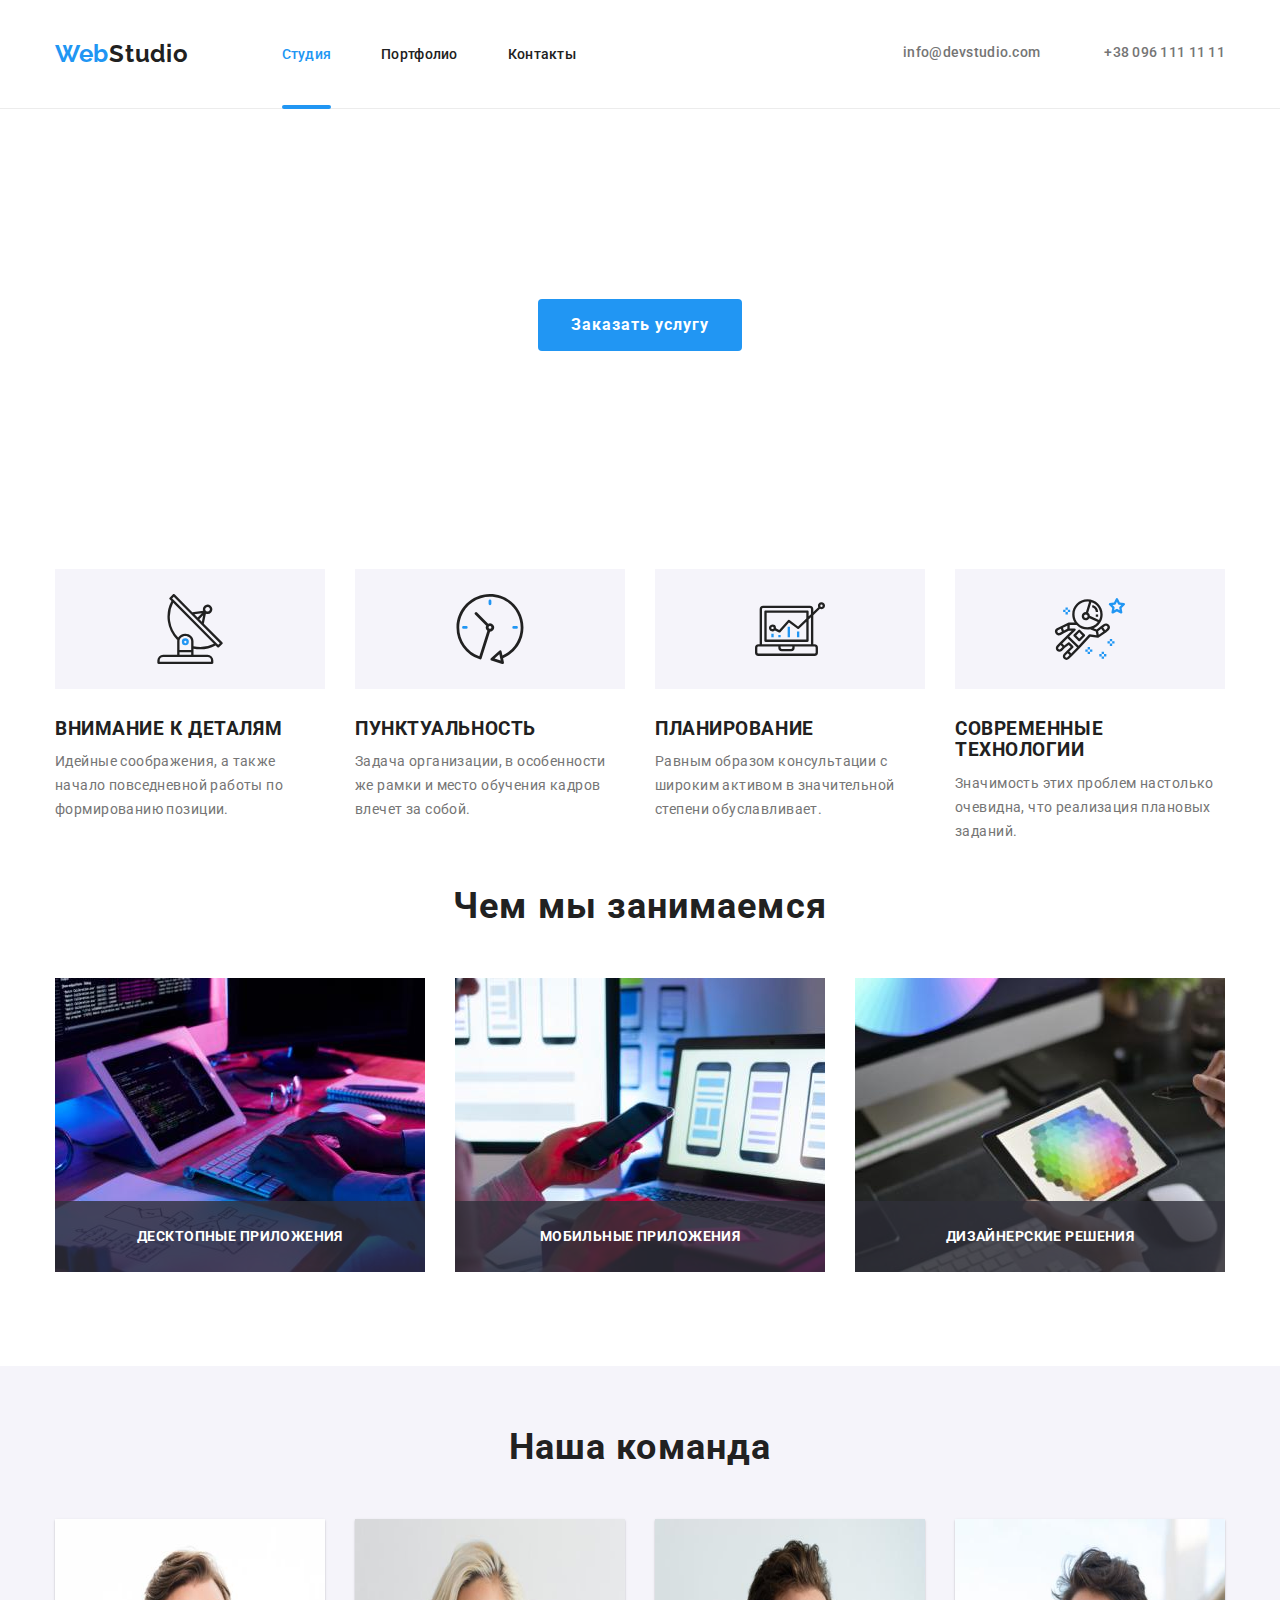
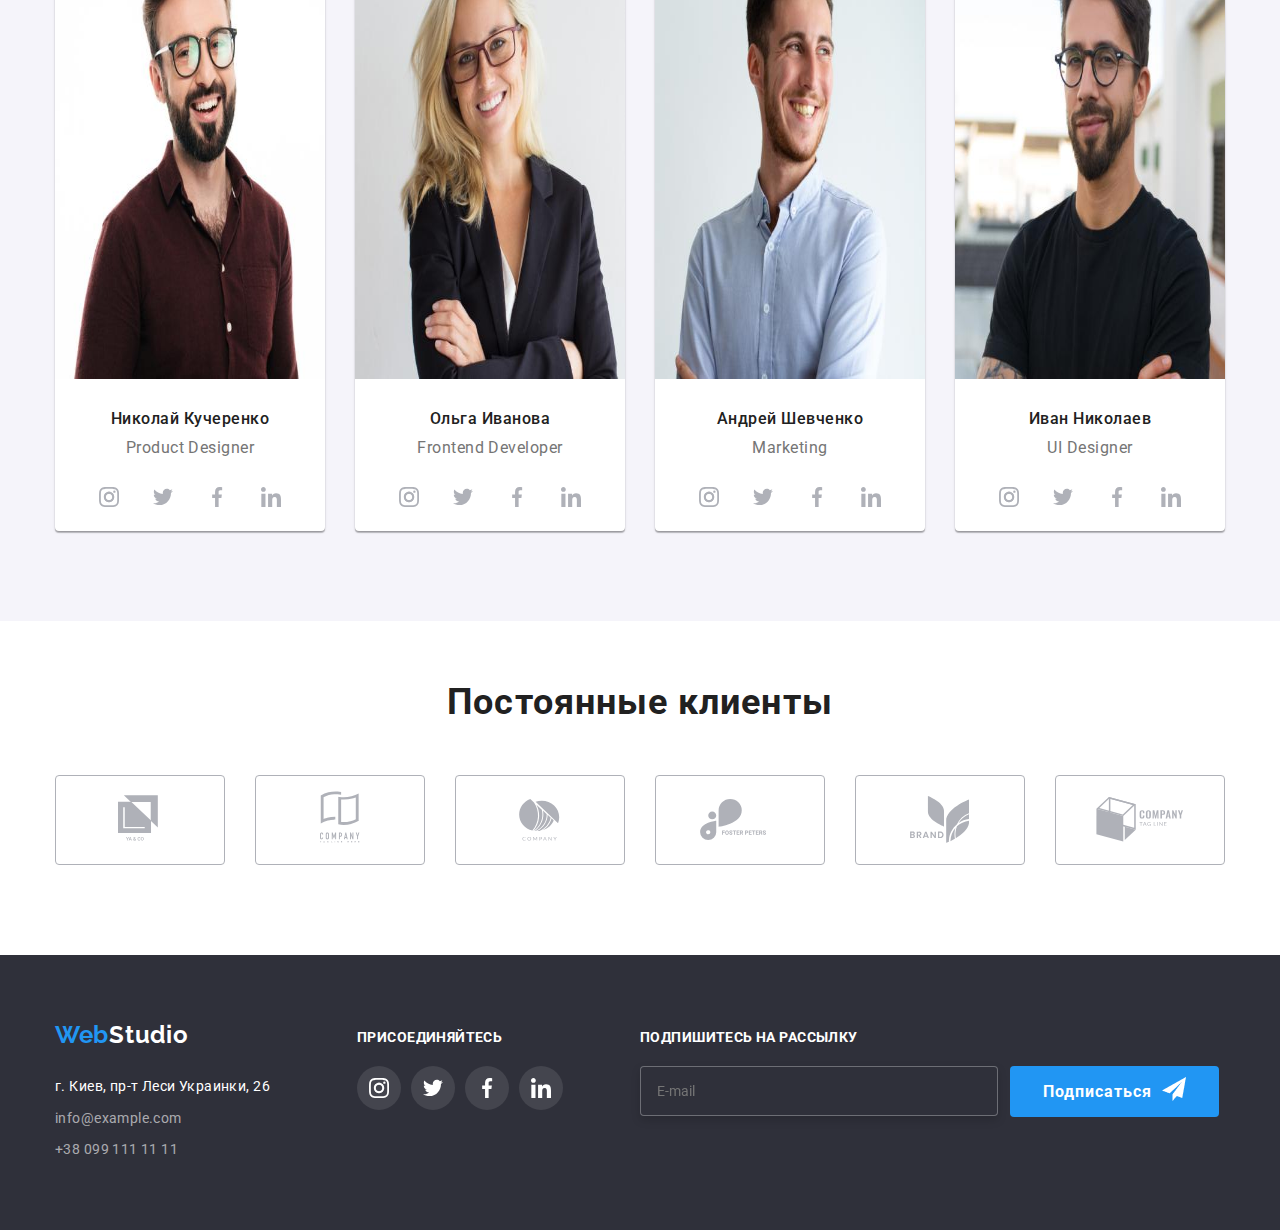
==== commit 4db3293c: "images hw8 1x - 2x" ====
--- a/index.html
+++ b/index.html
@@ -173,16 +173,19 @@
         <h2 class="heading">Чем мы занимаемся</h2>
         <ul class="work-list">
           <li class="work-item">
-            <img src="./images/works/photo1.jpg" alt="лаптоп" width="370" height="294" />
+            <img src="./images/works/works1.jpg" srcset="./images/works/works1_1200_2x.jpg 2x" alt="лаптоп" width="370"
+              height="294" />
             <p class="work-title">Десктопные приложения</p>
           </li>
 
           <li class="work-item">
-            <img src="./images/works/photo2.jpg" alt="тел" width="370" height="294" />
+            <img src="./images/works/works2.jpg" srcset="./images/works/works2_1200_2x.jpg 2x" alt="тел" width="370"
+              height="294" />
             <p class="work-title">Мобильные приложения</p>
           </li>
           <li class="work-item">
-            <img src="./images/works/photo3.jpg" alt="экран" width="370" height="294" />
+            <img src="./images/works/works3.jpg" srcset="./images/works/works3_1200_2x.jpg 2x" alt="экран" width="370"
+              height="294" />
             <p class="work-title">Дизайнерские решения</p>
           </li>
         </ul>
@@ -195,7 +198,8 @@
         <ul class="team-list">
           <!--Николай Кучеренко-->
           <li class="team-item">
-            <img src="./images/our-team/team1_mob.jpg" srcset="team1_mob_2x.jpg 2x" alt="парень в синей рубашке" />
+            <img src="../images/our-team/team1.jpg" srcset="../images/our-team/team1_2x.jpg 2x"
+              alt="парень в синей рубашке" />
 
             <h3 class="team name">Николай Кучеренко</h3>
             <h4 class="team profession" lang="en">Product Designer</h4>
@@ -239,8 +243,8 @@
           </li>
           <!--Ольга Иванова-->
           <li class="team-item">
-            <img src="./images/our-team/team2_mob.jpg" srcset="team2_mob_2x.jpg 2x" alt="девушка в свитере" width="270"
-              height="260" />
+            <img src="../images/our-team/team2.jpg" srcset="../images/our-team/team2_2x.jpg 2x" alt="девушка в свитере"
+              width="270" height="260" />
             <h3 class="team name">Ольга Иванова</h3>
             <h4 class="team profession" lang="en">Frontend Developer</h4>
             <div class="social-section">
@@ -283,8 +287,8 @@
 
           <!--Андрей Шевченко-->
           <li class="team-item">
-            <img src="./images/our-team/team3_mob.jpg" srcset="team3_mob_2x.jpg 2x" alt="девушка в свитере" width="270"
-              height="260" />
+            <img src="../images/our-team/team3.jpg" srcset="../images/our-team/team3_2x.jpg 2x" alt="девушка в свитере"
+              width="270" height="260" />
             <h3 class="team name">Андрей Шевченко</h3>
             <h4 class="team profession" lang="en">Marketing</h4>
             <div class="social-section">
@@ -327,8 +331,8 @@
 
           <!--Иван Николаев-->
           <li class="team-item">
-            <img src="./images/our-team/team4_mob.jpg" srcset="team4_mob_2x.jpg 2x" alt="девушка в свитере" width="270"
-              height="260" />
+            <img src="../images/our-team/team4.jpg" srcset="../images/our-team/team4_2x.jpg 2x" alt="девушка в свитере"
+              width="270" height="260" />
             <h3 class="team name">Иван Николаев</h3>
             <h4 class="team profession" lang="en">UI Designer</h4>
 
--- a/css/main.min.css
+++ b/css/main.min.css
@@ -1,2 +1,2 @@
-*{padding:0;margin:0;color:#212121}html{-webkit-box-sizing:border-box;box-sizing:border-box}img{display:block}body{color:#757575;font-family:"Roboto", sans-serif;margin:0;padding:0;font-style:normal;outline-offset:0}.visually-hidden{position:absolute !important;clip:rect(1px 1px 1px 1px);clip:rect(1px 1px 1px 1px);padding:0 !important;border:0 !important;height:1px !important;width:1px !important;overflow:hidden}h1,h2,h3,h4,h5{font-weight:700;margin-top:0;margin-bottom:0}a{text-decoration:none}ul,li{-webkit-padding-start:0;padding-inline-start:0;margin-top:0;margin-bottom:0;list-style-type:none}button{cursor:pointer}footer,.hero{background-color:#2f303a}.nav:hover,.nav:focus,.link:hover,.link:focus{color:#2196f3}.heading{font-weight:700;font-size:28px;line-height:1.1786;text-align:center;letter-spacing:0.03em;color:#212121;margin-bottom:30px}*{padding:0;margin:0;color:#212121}html{-webkit-box-sizing:border-box;box-sizing:border-box}img{display:block}body{color:#757575;font-family:"Roboto", sans-serif;margin:0;padding:0;font-style:normal;outline-offset:0}.visually-hidden{position:absolute !important;clip:rect(1px 1px 1px 1px);clip:rect(1px 1px 1px 1px);padding:0 !important;border:0 !important;height:1px !important;width:1px !important;overflow:hidden}h1,h2,h3,h4,h5{font-weight:700;margin-top:0;margin-bottom:0}a{text-decoration:none}ul,li{-webkit-padding-start:0;padding-inline-start:0;margin-top:0;margin-bottom:0;list-style-type:none}button{cursor:pointer}footer,.hero{background-color:#2f303a}.nav:hover,.nav:focus,.link:hover,.link:focus{color:#2196f3}.heading{font-weight:700;font-size:28px;line-height:1.1786;text-align:center;letter-spacing:0.03em;color:#212121;margin-bottom:30px}.container{margin:0 auto;padding-left:15px;padding-right:15px;width:100%}@media screen and (min-width: 480px){.container{width:480px}}@media screen and (min-width: 768px){.container{width:768px}}@media screen and (min-width: 1200px){.container{width:1200px}}button{outline:none;border:none}button:active,button:focus{outline:none;border:none}.submit-button,.hero-section .button,footer .hero-btn{display:inline-block;letter-spacing:0.06em;font-weight:700;font-size:16px;line-height:1.87em;text-align:center;color:#fff;background-color:#2196f3;padding:10px 32px;border:1px solid transparent;border-radius:4px;cursor:pointer}.submit-button:hover,.hero-section .button:hover,footer .hero-btn:hover{-webkit-box-shadow:0px 4px 4px rgba(0,0,0,0.15);box-shadow:0px 4px 4px rgba(0,0,0,0.15)}.portfolio-main .container .btn-item .button,.button{font-weight:500;font-size:16px;line-height:1.625;text-align:center;letter-spacing:0.03em;color:#212121;border:1px solid transparent;background:#f5f4fa;border-radius:4px;cursor:pointer;padding:6px 22px}.portfolio-main .container .btn-item .button:hover,.button:hover{background:#2196f3;color:#fff;-webkit-box-shadow:0px 3px 1px rgba(0,0,0,0.1),0px 1px 2px rgba(0,0,0,0.08),0px 2px 2px rgba(0,0,0,0.12);box-shadow:0px 3px 1px rgba(0,0,0,0.1),0px 1px 2px rgba(0,0,0,0.08),0px 2px 2px rgba(0,0,0,0.12);border-radius:4px}.logo,.logo-footer{display:inline-block;font-family:"Raleway", sans-serif;color:#2196f3;font-weight:700;font-size:24px;line-height:1.6667;letter-spacing:0.03em}.backdrop,.form-input,.submit-button,.social-link,.partners-list-item,.social-link-footer,footer .hero-btn,.portfolio-main .card-container .card-element,.card-img,.card-img .overlay{-webkit-transition-duration:250ms;transition-duration:250ms;-webkit-transition-property:all;transition-property:all;-webkit-transition-timing-function:cubic-bezier(0.4, 0, 0.2, 1);transition-timing-function:cubic-bezier(0.4, 0, 0.2, 1)}.header{position:relative;display:-webkit-box;display:-ms-flexbox;display:flex;padding-top:24px;padding-bottom:24px;margin-top:auto;margin-bottom:auto;border-bottom:1px solid #ececec}.header .nav{display:-webkit-box;display:-ms-flexbox;display:flex;-webkit-box-align:center;-ms-flex-align:center;align-items:center;-webkit-box-pack:justify;-ms-flex-pack:justify;justify-content:space-between;height:60px;padding-top:10px;padding-bottom:10px}.logo span{color:#212121}.contacts-list{margin-top:60px}@media screen and (min-width: 768px){.contacts-list{margin-top:0;margin-left:84px;text-align:left}}@media screen and (min-width: 1200px){.contacts-list{display:-webkit-box;display:-ms-flexbox;display:flex;margin-left:auto}.contacts-list .contacts-item+.contacts-item{margin-left:50px}}.contacts.link{font-weight:500;font-size:18px;line-height:1.2;letter-spacing:0.02em;display:-webkit-inline-box;display:-ms-inline-flexbox;display:inline-flex;-webkit-box-align:center;-ms-flex-align:center;align-items:center;color:#757575}.contacts.link:first-child{margin-bottom:16px}@media screen and (min-width: 768px){.contacts.link:first-child{margin-bottom:10px}}@media screen and (min-width: 1200px){.contacts.link:first-child{margin-bottom:0px}}.contacts.link:hover,.contacts.link:focus{-webkit-transition:cubic-bezier(0.4, 0, 0.2, 1);transition:cubic-bezier(0.4, 0, 0.2, 1);-webkit-transition-duration:250ms;transition-duration:250ms;color:#2196f3}.contacts.link:hover .contacts-svg,.contacts.link:focus .contacts-svg{-webkit-transition:cubic-bezier(0.4, 0, 0.2, 1);transition:cubic-bezier(0.4, 0, 0.2, 1);-webkit-transition-duration:250ms;transition-duration:250ms;fill:#2196f3}.contacts.link .contacts-svg{margin-right:4px}@media screen and (min-width: 768px){.contacts.link .contacts-svg{margin-top:0}}@media screen and (min-width: 768px){.contacts.link{font-size:12px}}@media screen and (min-width: 1230px){.contacts.link{font-size:14px}}.contacts-svg{fill:#757575;margin-right:3px}@media screen and (min-width: 768px){.contacts-svg{margin-top:0;margin-bottom:0}}@media screen and (max-width: 767px){.menu-button{display:-webkit-inline-box;display:-ms-inline-flexbox;display:inline-flex;margin:0;padding:10px;border:none;background-color:transparent}}@media screen and (min-width: 768px){.menu-button{display:none}}.menu-button{background-color:transparent}.burger-menu .icon-cross{display:none}.burger-menu.is-open .icon-menu{display:none}.burger-menu.is-open .icon-cross{display:block;fill:#212121}.burger-menu.is-open .icon-cross:hover,.burger-menu.is-open .icon-cross:focus{fill:#2196f3}.menu-button:hover .icon-cross,.menu-button:hover .icon-menu{fill:#2196f3}.nav{display:-webkit-box;display:-ms-flexbox;display:flex;-webkit-box-align:center;-ms-flex-align:center;align-items:center;-webkit-box-pack:justify;-ms-flex-pack:justify;justify-content:space-between;width:100%}.menu-button{margin-left:auto;background-color:inherit}.menu-button .icon-cross{display:none}.menu-button.is-open .icon-menu{display:block}.menu-button.is-open .icon-cross{display:none}.menu-button:focus .menu-button,.menu-button:hover .menu-button{fill:#2196f3;-webkit-transition:cubic-bezier(0.4, 0, 0.2, 1);transition:cubic-bezier(0.4, 0, 0.2, 1);-webkit-transition-duration:250ms;transition-duration:250ms}@media screen and (min-width: 768px){.menu-button{display:none}}.menu-container{display:none;position:absolute;top:101%;left:0;width:100%;text-align:center;background-color:#fff;z-index:50;-webkit-box-shadow:0px 4px 8px rgba(0,0,0,0.04),0px 2px 4px rgba(0,0,0,0.08),0px 1px 3px rgba(0,0,0,0.16);box-shadow:0px 4px 8px rgba(0,0,0,0.04),0px 2px 4px rgba(0,0,0,0.08),0px 1px 3px rgba(0,0,0,0.16)}.menu-container.is-open{display:block}.menu-container .menu-item+.menu-item{margin-top:40px}@media screen and (min-width: 768px){.menu-container .menu-item+.menu-item{margin-top:0}}@media screen and (min-width: 768px){.menu-container{display:-webkit-box;display:-ms-flexbox;display:flex;position:relative;top:0;left:0;margin-top:0;width:100%;-webkit-box-shadow:none;box-shadow:none}}.link{position:relative;font-weight:500;font-size:18px;line-height:1.2;letter-spacing:0.02em;color:#212121}@media screen and (min-width: 768px){.link{font-size:14px}}.link:hover,.link:focus{color:#2196f3;-webkit-transition:cubic-bezier(0.4, 0, 0.2, 1);transition:cubic-bezier(0.4, 0, 0.2, 1);-webkit-transition-duration:250ms;transition-duration:250ms}.link.current{color:#2196f3}.link.current{display:inline-block;position:relative}.link.current::after{position:absolute;display:block;content:'';width:100%;height:4px;background-color:#2196f3;border-radius:4px;margin:0 auto;margin-top:8px}@media screen and (min-width: 768px){.link.current::after{margin-top:42px}}.link.current:hover::after{width:100%}.menu-list{margin-top:60px}@media screen and (min-width: 768px){.menu-list{display:-webkit-box;display:-ms-flexbox;display:flex;-webkit-box-align:center;-ms-flex-align:center;align-items:center;margin-top:0;margin-left:88px}.menu-list .menu-item+.menu-item{margin-left:50px}}@media screen and (min-width: 1200px){.menu-list{margin-left:93px}}.backdrop{position:fixed;top:0;left:0;width:100%;height:100%;background:rgba(0,0,0,0.2);z-index:99;overflow:auto}.backdrop.is-hidden{opacity:0;visibility:hidden;pointer-events:none;overflow-y:scroll}.backdrop{position:fixed;top:0;left:0;width:100%;height:100%;background-color:rgba(0,0,0,0.2);overflow:auto;z-index:99}.modal{position:absolute;min-width:450px;max-height:609px;background-color:#fff;top:50%;left:50%;-webkit-transform:translate(-50%, -50%);transform:translate(-50%, -50%);margin-top:20px;padding:40px;-webkit-box-shadow:0px 1px 3px rgba(0,0,0,0.12),0px 1px 1px rgba(0,0,0,0.14),0px 2px 1px rgba(0,0,0,0.2);box-shadow:0px 1px 3px rgba(0,0,0,0.12),0px 1px 1px rgba(0,0,0,0.14),0px 2px 1px rgba(0,0,0,0.2);border-radius:4px;-webkit-animation:open-close 200ms;animation:open-close 200ms}.backdrop.is-hidden .modal{opacity:0;margin-top:50px;margin-top:50px;-webkit-transform:translate(-50%, -50%);transform:translate(-50%, -50%)}@-webkit-keyframes open-close{0%{-webkit-transform:scale(0);transform:scale(0)}50%{-webkit-transform:scale(0.5);transform:scale(0.5)}100%{-webkit-transform:scale(1);transform:scale(1)}}@keyframes open-close{0%{-webkit-transform:scale(0);transform:scale(0)}50%{-webkit-transform:scale(0.5);transform:scale(0.5)}100%{-webkit-transform:scale(1);transform:scale(1)}}.close-svg{position:absolute;top:50%;left:50%;-webkit-transform:translate(-50%, -50%);transform:translate(-50%, -50%);width:20px;height:20px;fill:#212121}.close-btn{position:absolute;top:8px;right:8px;width:30px;height:30px;background-color:#ffffff;border:1px solid rgba(0,0,0,0.1);border-radius:50%;cursor:pointer;text-align:center}.close-btn:hover .close-svg,.close-btn:focus .close-svg{fill:#2196f3}input:hover,input:focus,input:hover+.modal-svg,input:focus+.modal-svg,textarea:hover,textarea:focus{border-color:#2196f3;fill:#2196f3;outline:none}.group-title{font-weight:700;font-size:20px;line-height:1.5;text-align:center;letter-spacing:0.03em;color:#212121;padding:0 auto;margin-left:auto;margin-bottom:12px}.form-field{position:relative;margin:0}.form-field:last-child{text-align:center}.form-label{font-size:12px;line-height:1.2;letter-spacing:0.01em;color:#757575;margin-bottom:4px}.form-input{width:100%;min-height:40px;padding-left:35px;border:1px solid rgba(33,33,33,0.2);-webkit-box-sizing:border-box;box-sizing:border-box;border-radius:4px;font-size:14px;line-height:1.71;letter-spacing:0.03em;color:#757575;margin-bottom:10px}.form-input:hover,.form-input:focus{border-color:#2196f3;fill:#2196f3;outline:none}.form-input:focus+.form-label,.form-input:not(:placeholder-shown)+.form-label{-webkit-transform:translateY(-50px);transform:translateY(-50px);fill:#2196f3;border-color:#2196f3;color:#2196f3;cursor:pointer;outline:none}.modal-svg{position:absolute;top:32px;left:15px;width:12px;height:12px;fill:#212121}.textarea-input{width:100%;height:120px;resize:none;border-radius:4px;padding:12px 16px;margin-bottom:20px;resize:none;outline:none;border:1px solid rgba(33,33,33,0.2);-webkit-transition:all 250ms cubic-bezier(0.4, 0, 0.2, 1);transition:all 250ms cubic-bezier(0.4, 0, 0.2, 1);color:rgba(117,117,117,0.5)}.textarea-input:hover,.textarea-input:focus{border-color:#2196f3;fill:#2196f3;outline:none}.checkbox{-webkit-appearance:none;-moz-appearance:none;appearance:none;position:absolute;overflow:hidden;outline:none;border:none;margin-top:4px}.checkbox::before{content:'';display:inline-block;border:1px solid #a39e9e;border-radius:4px;width:16px;height:15px;background-color:transparent;vertical-align:baseline;-webkit-transition:all 250ms cubic-bezier(0.4, 0, 0.2, 1);transition:all 250ms cubic-bezier(0.4, 0, 0.2, 1)}.checkbox::after{position:absolute;left:0px;content:'';border-radius:4px;display:inline-block;width:16px;height:16px;background-image:url(../images/SVG/icon-check.svg);-webkit-transform:translatey(35px);transform:translatey(35px);-webkit-transition:all 250ms cubic-bezier(0.4, 0, 0.2, 1);transition:all 250ms cubic-bezier(0.4, 0, 0.2, 1)}.checkbox:checked::after{-webkit-transform:translatey(0);transform:translatey(0)}.checkbox-text{font-size:12px;line-height:1.667;letter-spacing:0.03em;color:#757575;margin-left:23px}.contract u{font-size:12px;line-height:1.667;letter-spacing:0.03em;color:#2196f3;text-decoration:underline}.checkbox-icon{margin:0;width:15px;height:15px;border-radius:4px}.checkbox:checked+.icon{background-image:url(../images/SVG/icon-check.svg);background-size:contain;background-origin:border-box;border:2px solid #2196f3;border:none}.submit{text-align:center;margin-top:30px}.submit-button{min-width:200px;min-height:50px;display:inline-block;padding:10px 32px;background:#2196f3;-webkit-box-shadow:0px 4px 4px rgba(0,0,0,0.15);box-shadow:0px 4px 4px rgba(0,0,0,0.15);border-radius:4px}.submit-button:hover,.submit-button:focus{color:#212121}.hero-section{width:100%;height:400px;padding-top:118px;padding-bottom:118px;text-align:center;background-image:-webkit-gradient(linear, left top, left bottom, from(rgba(47,48,58,0.4)), to(rgba(47,48,58,0.4))),url(../images/hero/Hero_480_400.jpg);background-image:linear-gradient(rgba(47,48,58,0.4), rgba(47,48,58,0.4)),url(../images/hero/Hero_480_400.jpg)}@media (-webkit-min-device-pixel-ratio: 2), (min-resolution: 2dppx){.hero-section{background-image:url(../img/hero/Hero_480_400_2x.jpg)}}@media screen and (min-width: 489px){.hero-section{background-image:url(../img/hero/Hero_768.jpg)}}@media screen and (min-width: 489px) and (-webkit-min-device-pixel-ratio: 2), screen and (min-width: 489px) and (min-resolution: 2dppx){.hero-section{background-image:url(../img/hero/Hero_768_2x.jpg)}}@media screen and (min-width: 769px){.hero-section{background-image:url(../img/hero/Hero_1200.jpg)}}@media screen and (min-width: 769px) and (-webkit-min-device-pixel-ratio: 2), screen and (min-width: 769px) and (min-resolution: 2dppx){.hero-section{background-image:url(../img/hero/hero_1200_2x.jpg)}}.hero-section .button{min-width:200px;min-height:50px}.hero-heading{font-weight:900;font-size:26px;line-height:1.62;letter-spacing:0.06em;text-transform:uppercase;color:#fff;margin-bottom:30px}@media (max-width: 1199px){.hero-heading{max-width:360px;margin:0 auto;margin-bottom:30px}}.features-section{padding-top:60px;padding-bottom:60px}.features-list{display:-webkit-box;display:-ms-flexbox;display:flex;-ms-flex-wrap:wrap;flex-wrap:wrap;-webkit-box-align:center;-ms-flex-align:center;align-items:center}.features-item{display:-webkit-inline-box;display:-ms-inline-flexbox;display:inline-flex;-ms-flex-wrap:wrap;flex-wrap:wrap;width:100%;height:226px;background:#ffffff;margin-bottom:30px}@media screen and (min-width: 768px){.features-item{width:calc((100% - 30px) / 2)}.features-item:nth-child(odd){margin-right:30px}}@media screen and (min-width: 1200px){.features-item{width:calc((100% - 90px) / 4)}.features-item:not(:last-child){margin-right:30px}}.features-item:nth-child(1)::before{background-image:url(../images/features/tv-table.svg);display:block;content:'';width:100%;height:120px;background-color:#f5f4fa;background-repeat:no-repeat;background-position:50% 50%}.features-item:nth-child(2)::before{background-image:url(../images/features/clock.svg);display:block;content:'';width:100%;height:120px;background-color:#f5f4fa;background-repeat:no-repeat;background-position:50% 50%}.features-item:nth-child(3)::before{background-image:url(../images/features/computer.svg);display:block;content:'';width:100%;height:120px;background-color:#f5f4fa;background-repeat:no-repeat;background-position:50% 50%}.features-item:nth-child(4)::before{background-image:url(../images/features/astronaut.svg);display:block;content:'';width:100%;height:120px;background-color:#f5f4fa;background-repeat:no-repeat;background-position:50% 50%}.title{font-weight:700;line-height:1.1428;letter-spacing:0.03em;text-transform:uppercase;color:#212121;margin-top:30px;text-align:center;margin-bottom:10px}@media screen and (min-width: 768px){.title{text-align:left}}.title-text{font-size:14px;line-height:1.71;letter-spacing:0.03em;color:#757575}@media screen and (max-width: 1199px){.work-section{display:none}}.work-section{display:none;padding-bottom:94px}@media screen and (min-width: 1200px){.work-section{display:block}}.heading{font-weight:700;font-size:36px;line-height:1.2em;text-align:center;letter-spacing:0.03em;margin-bottom:50px}.work-list{display:-webkit-box;display:-ms-flexbox;display:flex}.work-list .work-item+.work-item{margin-left:30px}.work-item{position:relative}.work-title{font-weight:700;font-size:14px;line-height:1.2em;text-align:center;letter-spacing:0.03em;text-transform:uppercase;color:#fff;position:absolute;left:0;bottom:0;width:100%;padding-top:27px;padding-bottom:27px;background-color:rgba(47,48,58,0.8)}.team-section{padding-top:60px;padding-bottom:60px;background:#f5f4fa}.team-list{display:-webkit-box;display:-ms-flexbox;display:flex;-ms-flex-wrap:wrap;flex-wrap:wrap;-webkit-box-align:center;-ms-flex-align:center;align-items:center}.team-item{width:100%;height:622px;background:#ffffff;-webkit-box-shadow:0px 1px 3px rgba(0,0,0,0.12),0px 1px 1px rgba(0,0,0,0.14),0px 2px 1px rgba(0,0,0,0.2);box-shadow:0px 1px 3px rgba(0,0,0,0.12),0px 1px 1px rgba(0,0,0,0.14),0px 2px 1px rgba(0,0,0,0.2);border-radius:0px 0px 4px 4px;margin-bottom:30px}@media screen and (min-width: 768px){.team-item{width:calc((100% - 30px) / 2)}.team-item:nth-child(odd){margin-right:30px}}@media screen and (min-width: 1200px){.team-item{width:calc((100% - 90px) / 4)}.team-item:not(:last-child){margin-right:30px}}.team-item img{width:100%;height:460px;margin-bottom:30px}.team .name{font-weight:500;font-size:16px;line-height:1.1875;text-align:center;letter-spacing:0.03em;color:#212121;margin-bottom:10px}.team .profession{font-weight:400;font-size:16px;line-height:1.1875;text-align:center;letter-spacing:0.03em;color:#757575;margin-bottom:30px}.social-list{width:206px;height:44px;display:-webkit-box;display:-ms-flexbox;display:flex;-ms-flex-pack:distribute;justify-content:space-around;-webkit-box-align:center;-ms-flex-align:center;align-items:center;margin:0 auto;padding-bottom:24px}.social-item svg{fill:#757575}.social-section{width:206px;height:44px;-webkit-box-pack:center;-ms-flex-pack:center;justify-content:center;margin:0 auto}.social-list{display:-webkit-box;display:-ms-flexbox;display:flex}.social-item:not(:last-child){margin-right:10px}.social-link{display:-webkit-box;display:-ms-flexbox;display:flex;-webkit-box-align:center;-ms-flex-align:center;align-items:center;-webkit-box-pack:center;-ms-flex-pack:center;justify-content:center;border-radius:50%;border:1px solid transparent;background-color:transparent;width:44px;height:44px;fill:#fff;background:rgba(255,255,255,0.1)}.social-link:hover,.social-link:focus,.social-link:hover .social-icon,.social-link:focus .social-icon{fill:#fff;border:1px solid #2196f3;background-color:#2196f3}.social-link .social-icon{fill:#AFB1B8}.partners-section{padding-top:60px;padding-bottom:60px}.partners-section .heading{text-align:center;margin-bottom:50px}.partners-section .partners-list{display:-webkit-box;display:-ms-flexbox;display:flex;-ms-flex-wrap:wrap;flex-wrap:wrap}.partners-list-item{display:-webkit-box;display:-ms-flexbox;display:flex;-webkit-box-align:center;-ms-flex-align:center;align-items:center;-webkit-box-pack:center;-ms-flex-pack:center;justify-content:center;width:calc((100% - 30px) / 2);height:90px;margin-bottom:30px;border:1px solid #afb1b8;border-radius:4px}.partners-list-item:nth-child(odd){margin-right:30px}.partners-list-item:hover{border-color:#2196f3}.partners-list-item:hover .partners{fill:#2196f3}@media screen and (min-width: 768px){.partners-list-item{width:calc((100% - 60px) / 3);margin-right:30px}.partners-list-item:nth-child(3n){margin-right:0px}}@media screen and (min-width: 1230px){.partners-list-item{width:calc((100% - 150px) / 6)}.partners-list-item:not(:last-child){margin-right:30px}}.partners-logo{display:-webkit-box;display:-ms-flexbox;display:flex;-webkit-box-align:center;-ms-flex-align:center;align-items:center;-webkit-box-pack:center;-ms-flex-pack:center;justify-content:center}.partners{fill:#afb1b8}.footer{padding-top:60px;padding-bottom:60px;background-color:#2f303a}.footer .container{text-align:center}@media screen and (min-width: 768px){.footer .container{display:-webkit-box;display:-ms-flexbox;display:flex;-ms-flex-wrap:wrap;flex-wrap:wrap}}@media screen and (min-width: 768px){.wrapper:not(:last-child){width:calc((100% - 30px) / 2)}.wrapper:last-child{width:100%}}@media screen and (min-width: 1200px){.wrapper:not(:last-child){width:calc((50% - 45px) / 2)}.wrapper:last-child{width:50%;margin-right:0;margin-left:auto}}.logo-footer{color:#2196f3}.logo-footer span{color:#fff}.footer{text-align:center}@media screen and (min-width: 1200px){.tablet-container{text-align:left}}.address-link{display:inline-block;font-size:14px;line-height:1.71em;letter-spacing:0.03em;margin-bottom:8px;color:rgba(255,255,255,0.6)}.address-link.map{color:#fff;margin-top:20px}.join-us-section{width:206px;margin:0 auto;text-align:center;margin-bottom:60px;margin-top:60px}@media screen and (min-width: 768px){.join-us-section{margin:0;margin-top:15px}}@media screen and (min-width: 1200px){.join-us-section{text-align:left}}.join-us-title{width:206px;font-weight:700;font-size:14px;line-height:1.14;letter-spacing:0.03em;text-transform:uppercase;color:#fff;margin:0 auto;margin-top:0px;margin-bottom:20px;-webkit-box-pack:center;-ms-flex-pack:center;justify-content:center}.social-section-footer{width:206px;max-height:44px;-webkit-box-pack:center;-ms-flex-pack:center;justify-content:center;margin:0 auto}.social-list-footer{display:-webkit-box;display:-ms-flexbox;display:flex}.social-item-footer:not(:last-child){margin-right:10px}.social-link-footer{display:-webkit-box;display:-ms-flexbox;display:flex;-webkit-box-align:center;-ms-flex-align:center;align-items:center;-webkit-box-pack:center;-ms-flex-pack:center;justify-content:center;border-radius:50%;border:1px solid transparent;background-color:transparent;width:44px;height:44px;background:rgba(255,255,255,0.1)}.social-link-footer:hover,.social-link-footer:focus,.social-link-footer:hover .social-icon,.social-link-footer:focus .social-icon{fill:#fff;border:1px solid #2196f3;background-color:#2196f3}.social-link-footer .social-icon-footer{fill:#fff}strong{display:inline-block;text-transform:uppercase}.subscription{font-weight:500;font-size:14px;line-height:1.14;letter-spacing:0.03em;color:#fff;margin-top:60px}@media screen and (min-width: 1200px){.subscription{margin-top:15px;text-align:left}}.subscription .colortext{display:-webkit-inline-box;display:-ms-inline-flexbox;display:inline-flex;height:50px;border:1px solid rgba(255,255,255,0.3);border-radius:4px;-webkit-filter:drop-shadow(0px 4px 4px rgba(0,0,0,0.15));filter:drop-shadow(0px 4px 4px rgba(0,0,0,0.15));color:#fff;background-color:#2f303a;padding-left:16px;margin-bottom:20px}@media screen and (min-width: 0px){.subscription .colortext{width:100%}}@media screen and (min-width: 480px){.subscription .colortext{width:450px}}@media screen and (min-width: 1200px){.subscription .colortext{max-width:358px;margin-bottom:0;margin-right:12px}}.subscription-title{min-width:206px;font-weight:700;font-size:14px;line-height:1.14;letter-spacing:0.03em;text-transform:uppercase;color:#fff;margin:0 auto;margin-top:0px;margin-bottom:20px;-webkit-box-pack:center;-ms-flex-pack:center;justify-content:center}footer .hero-btn{display:-webkit-box;display:-ms-flexbox;display:flex;margin:0 auto}footer .hero-btn img{margin-left:10px}@media screen and (min-width: 1200px){.subscription-form{display:-webkit-inline-box;display:-ms-inline-flexbox;display:inline-flex;margin:0}}.portfolio-main .container{text-align:center}.portfolio-main .container .btn-list{display:-webkit-box;display:-ms-flexbox;display:flex;-ms-flex-wrap:wrap;flex-wrap:wrap;margin-bottom:-15px;margin-bottom:40px}@media screen and (min-width: 768px){.portfolio-main .container .btn-list{display:-webkit-inline-box;display:-ms-inline-flexbox;display:inline-flex;-webkit-box-pack:center;-ms-flex-pack:center;justify-content:center;margin-bottom:30px}}@media screen and (min-width: 1200px){.portfolio-main .container .btn-list{display:-webkit-inline-box;display:-ms-inline-flexbox;display:inline-flex;-webkit-box-pack:center;-ms-flex-pack:center;justify-content:center;margin-bottom:50px}}.portfolio-main .container .btn-item{margin-right:8px;background:#f5f4fa;border-radius:4px;margin-bottom:15px}.portfolio-main .container .btn-item:hover .button,.portfolio-main .container .btn-item:focus .button{background:#2196f3;color:#ffffff;-webkit-box-shadow:0px 3px 1px rgba(0,0,0,0.1),0px 1px 2px rgba(0,0,0,0.08),0px 2px 2px rgba(0,0,0,0.12);box-shadow:0px 3px 1px rgba(0,0,0,0.1),0px 1px 2px rgba(0,0,0,0.08),0px 2px 2px rgba(0,0,0,0.12)}.button{background-color:#f5f4fa;color:#212121}.portfolio-main{padding-top:60px;padding-bottom:60px}@media screen and (min-width: 1200px){.portfolio-main{padding-bottom:64px}}.portfolio-main .card-container{display:-webkit-box;display:-ms-flexbox;display:flex;-ms-flex-wrap:wrap;flex-wrap:wrap}@media screen and (min-width: 768px){.portfolio-main .card-container{-webkit-box-align:center;-ms-flex-align:center;align-items:center;-webkit-box-pack:left;-ms-flex-pack:left;justify-content:left;margin-bottom:0px}}@media screen and (min-width: 1200px){.portfolio-main .card-container{-webkit-box-align:center;-ms-flex-align:center;align-items:center;-webkit-box-pack:center;-ms-flex-pack:center;justify-content:center;margin-bottom:0px}}.portfolio-main .card-container .card-element{overflow:hidden;width:100%;margin-bottom:30px;background:#fff;border:1px solid #eeeeee;-webkit-box-sizing:border-box;box-sizing:border-box}.portfolio-main .card-container .card-element:nth-child(-n+3){margin-bottom:0}@media screen and (min-width: 768px){.portfolio-main .card-container .card-element{width:calc((100% - 30px) / 2);margin-right:30px}.portfolio-main .card-container .card-element:nth-child(2n+2){margin-right:0}.portfolio-main .card-container .card-element:last-child{margin-bottom:0}}@media screen and (min-width: 1200px){.portfolio-main .card-container .card-element{width:calc((100% - 60px) / 3);margin-right:0}.portfolio-main .card-container .card-element:not(:nth-child(3n)){margin-right:30px}.portfolio-main .card-container .card-element:last-child{margin-bottom:30px}}.portfolio-main .card-container .card-element:hover,.portfolio-main .card-container .card-element:focus{cursor:pointer;-webkit-box-shadow:0px 1px 1px rgba(0,0,0,0.12),0px 4px 4px rgba(0,0,0,0.06),1px 4px 6px rgba(0,0,0,0.16);box-shadow:0px 1px 1px rgba(0,0,0,0.12),0px 4px 4px rgba(0,0,0,0.06),1px 4px 6px rgba(0,0,0,0.16)}.portfolio-main .card-container .card-element:hover .overlay,.portfolio-main .card-container .card-element:focus .overlay{-webkit-transform:translateY(0);transform:translateY(0);overflow:hidden}.card-img{width:100%;height:294px;position:relative;overflow:hidden}.card-img .overlay{position:absolute;top:0;left:0;width:100%;height:100%;background-color:#2196f3;-webkit-transform:translatey(100%);transform:translatey(100%);padding:63px 24px}.card-img .overlay-text{font-size:18px;line-height:1.556;letter-spacing:0.03em;color:#fff}.card-img img{width:100%}.card-title{display:inline;margin:20px 24px}.card-title .img{padding-left:24px;width:100%}.card-title .img-title{font-weight:700;font-size:18px;line-height:2;letter-spacing:0.06em;color:#212121;padding-top:20px;padding-bottom:4px;padding-left:24px;margin:0px auto}.card-title .img-description{font-size:16px;line-height:1.87;letter-spacing:0.03em;color:#757575;padding-left:24px}
+*{padding:0;margin:0;color:#212121}html{-webkit-box-sizing:border-box;box-sizing:border-box}img{display:block}body{color:#757575;font-family:"Roboto", sans-serif;margin:0;padding:0;font-style:normal;outline-offset:0}.visually-hidden{position:absolute !important;clip:rect(1px 1px 1px 1px);clip:rect(1px 1px 1px 1px);padding:0 !important;border:0 !important;height:1px !important;width:1px !important;overflow:hidden}h1,h2,h3,h4,h5{font-weight:700;margin-top:0;margin-bottom:0}a{text-decoration:none}ul,li{-webkit-padding-start:0;padding-inline-start:0;margin-top:0;margin-bottom:0;list-style-type:none}button{cursor:pointer}footer,.hero{background-color:#2f303a}.nav:hover,.nav:focus,.link:hover,.link:focus{color:#2196f3}.heading{font-weight:700;font-size:28px;line-height:1.1786;text-align:center;letter-spacing:0.03em;color:#212121;margin-bottom:30px}*{padding:0;margin:0;color:#212121}html{-webkit-box-sizing:border-box;box-sizing:border-box}img{display:block}body{color:#757575;font-family:"Roboto", sans-serif;margin:0;padding:0;font-style:normal;outline-offset:0}.visually-hidden{position:absolute !important;clip:rect(1px 1px 1px 1px);clip:rect(1px 1px 1px 1px);padding:0 !important;border:0 !important;height:1px !important;width:1px !important;overflow:hidden}h1,h2,h3,h4,h5{font-weight:700;margin-top:0;margin-bottom:0}a{text-decoration:none}ul,li{-webkit-padding-start:0;padding-inline-start:0;margin-top:0;margin-bottom:0;list-style-type:none}button{cursor:pointer}footer,.hero{background-color:#2f303a}.nav:hover,.nav:focus,.link:hover,.link:focus{color:#2196f3}.heading{font-weight:700;font-size:28px;line-height:1.1786;text-align:center;letter-spacing:0.03em;color:#212121;margin-bottom:30px}.container{margin:0 auto;padding-left:15px;padding-right:15px;width:100%}@media screen and (min-width: 480px){.container{width:480px}}@media screen and (min-width: 768px){.container{width:768px}}@media screen and (min-width: 1200px){.container{width:1200px}}button{outline:none;border:none}button:active,button:focus{outline:none;border:none}.submit-button,.hero-section .button,footer .hero-btn{display:inline-block;letter-spacing:0.06em;font-weight:700;font-size:16px;line-height:1.87em;text-align:center;color:#fff;background-color:#2196f3;padding:10px 32px;border:1px solid transparent;border-radius:4px;cursor:pointer}.submit-button:hover,.hero-section .button:hover,footer .hero-btn:hover{-webkit-box-shadow:0px 4px 4px rgba(0,0,0,0.15);box-shadow:0px 4px 4px rgba(0,0,0,0.15)}.portfolio-main .container .btn-item .button,.button{font-weight:500;font-size:16px;line-height:1.625;text-align:center;letter-spacing:0.03em;color:#212121;border:1px solid transparent;background:#f5f4fa;border-radius:4px;cursor:pointer;padding:6px 22px}.portfolio-main .container .btn-item .button:hover,.button:hover{background:#2196f3;color:#fff;-webkit-box-shadow:0px 3px 1px rgba(0,0,0,0.1),0px 1px 2px rgba(0,0,0,0.08),0px 2px 2px rgba(0,0,0,0.12);box-shadow:0px 3px 1px rgba(0,0,0,0.1),0px 1px 2px rgba(0,0,0,0.08),0px 2px 2px rgba(0,0,0,0.12);border-radius:4px}.logo,.logo-footer{display:inline-block;font-family:"Raleway", sans-serif;color:#2196f3;font-weight:700;font-size:24px;line-height:1.6667;letter-spacing:0.03em}.backdrop,.form-input,.submit-button,.social-link,.partners-list-item,.social-link-footer,footer .hero-btn,.portfolio-main .card-container .card-element,.card-img,.card-img .overlay{-webkit-transition-duration:250ms;transition-duration:250ms;-webkit-transition-property:all;transition-property:all;-webkit-transition-timing-function:cubic-bezier(0.4, 0, 0.2, 1);transition-timing-function:cubic-bezier(0.4, 0, 0.2, 1)}.header{position:relative;display:-webkit-box;display:-ms-flexbox;display:flex;padding-top:24px;padding-bottom:24px;margin-top:auto;margin-bottom:auto;border-bottom:1px solid #ececec}.header .nav{display:-webkit-box;display:-ms-flexbox;display:flex;-webkit-box-align:center;-ms-flex-align:center;align-items:center;-webkit-box-pack:justify;-ms-flex-pack:justify;justify-content:space-between;height:60px;padding-top:10px;padding-bottom:10px}.logo span{color:#212121}.contacts-list{margin-top:60px}@media screen and (min-width: 768px){.contacts-list{margin-top:0;margin-left:84px;text-align:left}}@media screen and (min-width: 1200px){.contacts-list{display:-webkit-box;display:-ms-flexbox;display:flex;margin-left:auto}.contacts-list .contacts-item+.contacts-item{margin-left:50px}}.contacts.link{font-weight:500;font-size:18px;line-height:1.2;letter-spacing:0.02em;display:-webkit-inline-box;display:-ms-inline-flexbox;display:inline-flex;-webkit-box-align:center;-ms-flex-align:center;align-items:center;color:#757575}.contacts.link:first-child{margin-bottom:16px}@media screen and (min-width: 768px){.contacts.link:first-child{margin-bottom:10px}}@media screen and (min-width: 1200px){.contacts.link:first-child{margin-bottom:0px}}.contacts.link:hover,.contacts.link:focus{-webkit-transition:cubic-bezier(0.4, 0, 0.2, 1);transition:cubic-bezier(0.4, 0, 0.2, 1);-webkit-transition-duration:250ms;transition-duration:250ms;color:#2196f3}.contacts.link:hover .contacts-svg,.contacts.link:focus .contacts-svg{-webkit-transition:cubic-bezier(0.4, 0, 0.2, 1);transition:cubic-bezier(0.4, 0, 0.2, 1);-webkit-transition-duration:250ms;transition-duration:250ms;fill:#2196f3}.contacts.link .contacts-svg{margin-right:4px}@media screen and (min-width: 768px){.contacts.link .contacts-svg{margin-top:0}}@media screen and (min-width: 768px){.contacts.link{font-size:12px}}@media screen and (min-width: 1230px){.contacts.link{font-size:14px}}.contacts-svg{fill:#757575;margin-right:3px}@media screen and (min-width: 768px){.contacts-svg{margin-top:0;margin-bottom:0}}@media screen and (max-width: 767px){.menu-button{display:-webkit-inline-box;display:-ms-inline-flexbox;display:inline-flex;margin:0;padding:10px;border:none;background-color:transparent}}@media screen and (min-width: 768px){.menu-button{display:none}}.menu-button{background-color:transparent}.burger-menu .icon-cross{display:none}.burger-menu.is-open .icon-menu{display:none}.burger-menu.is-open .icon-cross{display:block;fill:#212121}.burger-menu.is-open .icon-cross:hover,.burger-menu.is-open .icon-cross:focus{fill:#2196f3}.menu-button:hover .icon-cross,.menu-button:hover .icon-menu{fill:#2196f3}.nav{display:-webkit-box;display:-ms-flexbox;display:flex;-webkit-box-align:center;-ms-flex-align:center;align-items:center;-webkit-box-pack:justify;-ms-flex-pack:justify;justify-content:space-between;width:100%}.menu-button{margin-left:auto;background-color:inherit}.menu-button .icon-cross{display:none}.menu-button.is-open .icon-menu{display:block}.menu-button.is-open .icon-cross{display:none}.menu-button:focus .menu-button,.menu-button:hover .menu-button{fill:#2196f3;-webkit-transition:cubic-bezier(0.4, 0, 0.2, 1);transition:cubic-bezier(0.4, 0, 0.2, 1);-webkit-transition-duration:250ms;transition-duration:250ms}@media screen and (min-width: 768px){.menu-button{display:none}}.menu-container{display:none;position:absolute;top:101%;left:0;width:100%;text-align:center;background-color:#fff;z-index:50;-webkit-box-shadow:0px 4px 8px rgba(0,0,0,0.04),0px 2px 4px rgba(0,0,0,0.08),0px 1px 3px rgba(0,0,0,0.16);box-shadow:0px 4px 8px rgba(0,0,0,0.04),0px 2px 4px rgba(0,0,0,0.08),0px 1px 3px rgba(0,0,0,0.16)}.menu-container.is-open{display:block}.menu-container .menu-item+.menu-item{margin-top:40px}@media screen and (min-width: 768px){.menu-container .menu-item+.menu-item{margin-top:0}}@media screen and (min-width: 768px){.menu-container{display:-webkit-box;display:-ms-flexbox;display:flex;position:relative;top:0;left:0;margin-top:0;width:100%;-webkit-box-shadow:none;box-shadow:none}}.link{position:relative;font-weight:500;font-size:18px;line-height:1.2;letter-spacing:0.02em;color:#212121}@media screen and (min-width: 768px){.link{font-size:14px}}.link:hover,.link:focus{color:#2196f3;-webkit-transition:cubic-bezier(0.4, 0, 0.2, 1);transition:cubic-bezier(0.4, 0, 0.2, 1);-webkit-transition-duration:250ms;transition-duration:250ms}.link.current{color:#2196f3}.link.current{display:inline-block;position:relative}.link.current::after{position:absolute;display:block;content:'';width:100%;height:4px;background-color:#2196f3;border-radius:4px;margin:0 auto;margin-top:8px}@media screen and (min-width: 768px){.link.current::after{margin-top:42px}}.link.current:hover::after{width:100%}.menu-list{margin-top:60px}@media screen and (min-width: 768px){.menu-list{display:-webkit-box;display:-ms-flexbox;display:flex;-webkit-box-align:center;-ms-flex-align:center;align-items:center;margin-top:0;margin-left:88px}.menu-list .menu-item+.menu-item{margin-left:50px}}@media screen and (min-width: 1200px){.menu-list{margin-left:93px}}.backdrop{position:fixed;top:0;left:0;width:100%;height:100%;background:rgba(0,0,0,0.2);z-index:99;overflow:auto}.backdrop.is-hidden{opacity:0;visibility:hidden;pointer-events:none;overflow-y:scroll}.backdrop{position:fixed;top:0;left:0;width:100%;height:100%;background-color:rgba(0,0,0,0.2);overflow:auto;z-index:99}.modal{position:absolute;min-width:450px;max-height:609px;background-color:#fff;top:50%;left:50%;-webkit-transform:translate(-50%, -50%);transform:translate(-50%, -50%);margin-top:20px;padding:40px;-webkit-box-shadow:0px 1px 3px rgba(0,0,0,0.12),0px 1px 1px rgba(0,0,0,0.14),0px 2px 1px rgba(0,0,0,0.2);box-shadow:0px 1px 3px rgba(0,0,0,0.12),0px 1px 1px rgba(0,0,0,0.14),0px 2px 1px rgba(0,0,0,0.2);border-radius:4px;-webkit-animation:open-close 200ms;animation:open-close 200ms}.backdrop.is-hidden .modal{opacity:0;margin-top:50px;margin-top:50px;-webkit-transform:translate(-50%, -50%);transform:translate(-50%, -50%)}@-webkit-keyframes open-close{0%{-webkit-transform:scale(0);transform:scale(0)}50%{-webkit-transform:scale(0.5);transform:scale(0.5)}100%{-webkit-transform:scale(1);transform:scale(1)}}@keyframes open-close{0%{-webkit-transform:scale(0);transform:scale(0)}50%{-webkit-transform:scale(0.5);transform:scale(0.5)}100%{-webkit-transform:scale(1);transform:scale(1)}}.close-svg{position:absolute;top:50%;left:50%;-webkit-transform:translate(-50%, -50%);transform:translate(-50%, -50%);width:20px;height:20px;fill:#212121}.close-btn{position:absolute;top:8px;right:8px;width:30px;height:30px;background-color:#ffffff;border:1px solid rgba(0,0,0,0.1);border-radius:50%;cursor:pointer;text-align:center}.close-btn:hover .close-svg,.close-btn:focus .close-svg{fill:#2196f3}input:hover,input:focus,input:hover+.modal-svg,input:focus+.modal-svg,textarea:hover,textarea:focus{border-color:#2196f3;fill:#2196f3;outline:none}.group-title{font-weight:700;font-size:20px;line-height:1.5;text-align:center;letter-spacing:0.03em;color:#212121;padding:0 auto;margin-left:auto;margin-bottom:12px}.form-field{position:relative;margin:0}.form-field:last-child{text-align:center}.form-label{font-size:12px;line-height:1.2;letter-spacing:0.01em;color:#757575;margin-bottom:4px}.form-input{width:100%;min-height:40px;padding-left:35px;border:1px solid rgba(33,33,33,0.2);-webkit-box-sizing:border-box;box-sizing:border-box;border-radius:4px;font-size:14px;line-height:1.71;letter-spacing:0.03em;color:#757575;margin-bottom:10px}.form-input:hover,.form-input:focus{border-color:#2196f3;fill:#2196f3;outline:none}.form-input:focus+.form-label,.form-input:not(:placeholder-shown)+.form-label{-webkit-transform:translateY(-50px);transform:translateY(-50px);fill:#2196f3;border-color:#2196f3;color:#2196f3;cursor:pointer;outline:none}.modal-svg{position:absolute;top:32px;left:15px;width:12px;height:12px;fill:#212121}.textarea-input{width:100%;height:120px;resize:none;border-radius:4px;padding:12px 16px;margin-bottom:20px;resize:none;outline:none;border:1px solid rgba(33,33,33,0.2);-webkit-transition:all 250ms cubic-bezier(0.4, 0, 0.2, 1);transition:all 250ms cubic-bezier(0.4, 0, 0.2, 1);color:rgba(117,117,117,0.5)}.textarea-input:hover,.textarea-input:focus{border-color:#2196f3;fill:#2196f3;outline:none}.checkbox{-webkit-appearance:none;-moz-appearance:none;appearance:none;position:absolute;overflow:hidden;outline:none;border:none;margin-top:4px}.checkbox::before{content:'';display:inline-block;border:1px solid #a39e9e;border-radius:4px;width:16px;height:15px;background-color:transparent;vertical-align:baseline;-webkit-transition:all 250ms cubic-bezier(0.4, 0, 0.2, 1);transition:all 250ms cubic-bezier(0.4, 0, 0.2, 1)}.checkbox::after{position:absolute;left:0px;content:'';border-radius:4px;display:inline-block;width:16px;height:16px;background-image:url(../images/SVG/icon-check.svg);-webkit-transform:translatey(35px);transform:translatey(35px);-webkit-transition:all 250ms cubic-bezier(0.4, 0, 0.2, 1);transition:all 250ms cubic-bezier(0.4, 0, 0.2, 1)}.checkbox:checked::after{-webkit-transform:translatey(0);transform:translatey(0)}.checkbox-text{font-size:12px;line-height:1.667;letter-spacing:0.03em;color:#757575;margin-left:23px}.contract u{font-size:12px;line-height:1.667;letter-spacing:0.03em;color:#2196f3;text-decoration:underline}.checkbox-icon{margin:0;width:15px;height:15px;border-radius:4px}.checkbox:checked+.icon{background-image:url(../images/SVG/icon-check.svg);background-size:contain;background-origin:border-box;border:2px solid #2196f3;border:none}.submit{text-align:center;margin-top:30px}.submit-button{min-width:200px;min-height:50px;display:inline-block;padding:10px 32px;background:#2196f3;-webkit-box-shadow:0px 4px 4px rgba(0,0,0,0.15);box-shadow:0px 4px 4px rgba(0,0,0,0.15);border-radius:4px}.submit-button:hover,.submit-button:focus{color:#212121}.hero-section{width:100%;height:400px;padding-top:118px;padding-bottom:118px;text-align:center;background-image:-webkit-gradient(linear, left top, left bottom, from(rgba(47,48,58,0.4)), to(rgba(47,48,58,0.4))),url("../images/hero/Hero_480_400.jpg");background-image:linear-gradient(rgba(47,48,58,0.4), rgba(47,48,58,0.4)),url("../images/hero/Hero_480_400.jpg");background-size:cover;background-repeat:no-repeat}@media (-webkit-min-device-pixel-ratio: 2), (min-resolution: 2dppx){.hero-section{background-image:url("../images/hero/Hero_480_400_2x.jpg")}}@media screen and (max-width: 479px){.hero-section{background-image:-webkit-gradient(linear, left top, left bottom, from(rgba(47,48,58,0.4)), to(rgba(47,48,58,0.4))),url("../images/hero/Hero_480_400.jpg");background-image:linear-gradient(rgba(47,48,58,0.4), rgba(47,48,58,0.4)),url("../images/hero/Hero_480_400.jpg")}}@media (-webkit-min-device-pixel-ratio: 2), (min-resolution: 2dppx){.hero-section{background-image:url("../images/hero/Hero_480_400_2x.jpg")}}@media screen and (min-width: 480px){.hero-section{background-image:url("../images/hero/Hero_768.jpg")}}@media screen and (min-width: 480px) and (-webkit-min-device-pixel-ratio: 2), screen and (min-width: 480px) and (min-resolution: 2dppx){.hero-section{background-image:url("../images/hero/Hero_768_2x.jpg")}}@media screen and (min-width: 769px){.hero-section{background-image:url("../images/hero/Hero_1200.jpg")}}@media screen and (min-width: 769px) and (-webkit-min-device-pixel-ratio: 2), screen and (min-width: 769px) and (min-resolution: 2dppx){.hero-section{background-image:url("../images/hero/hero_1200_2x.jpg")}}.hero-section .button{min-width:200px;min-height:50px}.hero-heading{font-weight:900;font-size:26px;line-height:1.62;letter-spacing:0.06em;text-transform:uppercase;color:#fff;margin-bottom:30px}@media (max-width: 1199px){.hero-heading{max-width:360px;margin:0 auto;margin-bottom:30px}}.features-section{padding-top:60px;padding-bottom:60px}.features-list{display:-webkit-box;display:-ms-flexbox;display:flex;-ms-flex-wrap:wrap;flex-wrap:wrap;-webkit-box-align:center;-ms-flex-align:center;align-items:center}.features-item{display:-webkit-inline-box;display:-ms-inline-flexbox;display:inline-flex;-ms-flex-wrap:wrap;flex-wrap:wrap;width:100%;height:226px;background:#ffffff;margin-bottom:30px}@media screen and (min-width: 768px){.features-item{width:calc((100% - 30px) / 2)}.features-item:nth-child(odd){margin-right:30px}}@media screen and (min-width: 1200px){.features-item{width:calc((100% - 90px) / 4)}.features-item:not(:last-child){margin-right:30px}}.features-item:nth-child(1)::before{background-image:url(../images/features/tv-table.svg);display:block;content:'';width:100%;height:120px;background-color:#f5f4fa;background-repeat:no-repeat;background-position:50% 50%}.features-item:nth-child(2)::before{background-image:url(../images/features/clock.svg);display:block;content:'';width:100%;height:120px;background-color:#f5f4fa;background-repeat:no-repeat;background-position:50% 50%}.features-item:nth-child(3)::before{background-image:url(../images/features/computer.svg);display:block;content:'';width:100%;height:120px;background-color:#f5f4fa;background-repeat:no-repeat;background-position:50% 50%}.features-item:nth-child(4)::before{background-image:url(../images/features/astronaut.svg);display:block;content:'';width:100%;height:120px;background-color:#f5f4fa;background-repeat:no-repeat;background-position:50% 50%}.title{font-weight:700;line-height:1.1428;letter-spacing:0.03em;text-transform:uppercase;color:#212121;margin-top:30px;text-align:center;margin-bottom:10px}@media screen and (min-width: 768px){.title{text-align:left}}.title-text{font-size:14px;line-height:1.71;letter-spacing:0.03em;color:#757575}@media screen and (max-width: 1199px){.work-section{display:none}}.work-section{display:none;padding-bottom:94px}@media screen and (min-width: 1200px){.work-section{display:block}}.heading{font-weight:700;font-size:36px;line-height:1.2em;text-align:center;letter-spacing:0.03em;margin-bottom:50px}.work-list{display:-webkit-box;display:-ms-flexbox;display:flex}.work-list .work-item+.work-item{margin-left:30px}.work-item{position:relative}.work-title{font-weight:700;font-size:14px;line-height:1.2em;text-align:center;letter-spacing:0.03em;text-transform:uppercase;color:#fff;position:absolute;left:0;bottom:0;width:100%;padding-top:27px;padding-bottom:27px;background-color:rgba(47,48,58,0.8)}.team-section{padding-top:60px;padding-bottom:60px;background:#f5f4fa}.team-list{display:-webkit-box;display:-ms-flexbox;display:flex;-ms-flex-wrap:wrap;flex-wrap:wrap;-webkit-box-align:center;-ms-flex-align:center;align-items:center}.team-item{width:100%;height:auto;background:#ffffff;-webkit-box-shadow:0px 1px 3px rgba(0,0,0,0.12),0px 1px 1px rgba(0,0,0,0.14),0px 2px 1px rgba(0,0,0,0.2);box-shadow:0px 1px 3px rgba(0,0,0,0.12),0px 1px 1px rgba(0,0,0,0.14),0px 2px 1px rgba(0,0,0,0.2);border-radius:0px 0px 4px 4px;margin-bottom:30px}@media screen and (min-width: 768px){.team-item{width:calc((100% - 30px) / 2)}.team-item:nth-child(odd){margin-right:30px}}@media screen and (min-width: 1200px){.team-item{width:calc((100% - 90px) / 4)}.team-item:not(:last-child){margin-right:30px}}.team-item img{width:100%;height:460px;margin-bottom:30px}.team .name{font-weight:500;font-size:16px;line-height:1.1875;text-align:center;letter-spacing:0.03em;color:#212121;margin-bottom:10px}.team .profession{font-weight:400;font-size:16px;line-height:1.1875;text-align:center;letter-spacing:0.03em;color:#757575;margin-bottom:30px}.social-list{width:206px;height:44px;display:-webkit-box;display:-ms-flexbox;display:flex;-ms-flex-pack:distribute;justify-content:space-around;-webkit-box-align:center;-ms-flex-align:center;align-items:center;margin:0 auto;padding-bottom:24px}.social-item svg{fill:#757575}.social-section{width:206px;height:44px;-webkit-box-pack:center;-ms-flex-pack:center;justify-content:center;margin:0 auto}.social-list{display:-webkit-box;display:-ms-flexbox;display:flex}.social-item:not(:last-child){margin-right:10px}.social-link{display:-webkit-box;display:-ms-flexbox;display:flex;-webkit-box-align:center;-ms-flex-align:center;align-items:center;-webkit-box-pack:center;-ms-flex-pack:center;justify-content:center;border-radius:50%;border:1px solid transparent;background-color:transparent;width:44px;height:44px;fill:#fff;background:rgba(255,255,255,0.1)}.social-link:hover,.social-link:focus,.social-link:hover .social-icon,.social-link:focus .social-icon{fill:#fff;border:1px solid #2196f3;background-color:#2196f3}.social-link .social-icon{fill:#AFB1B8}.partners-section{padding-top:60px;padding-bottom:60px}.partners-section .heading{text-align:center;margin-bottom:50px}.partners-section .partners-list{display:-webkit-box;display:-ms-flexbox;display:flex;-ms-flex-wrap:wrap;flex-wrap:wrap}.partners-list-item{display:-webkit-box;display:-ms-flexbox;display:flex;-webkit-box-align:center;-ms-flex-align:center;align-items:center;-webkit-box-pack:center;-ms-flex-pack:center;justify-content:center;width:calc((100% - 30px) / 2);height:90px;margin-bottom:30px;border:1px solid #afb1b8;border-radius:4px}.partners-list-item:nth-child(odd){margin-right:30px}.partners-list-item:hover{border-color:#2196f3}.partners-list-item:hover .partners{fill:#2196f3}@media screen and (min-width: 768px){.partners-list-item{width:calc((100% - 60px) / 3);margin-right:30px}.partners-list-item:nth-child(3n){margin-right:0px}}@media screen and (min-width: 1230px){.partners-list-item{width:calc((100% - 150px) / 6)}.partners-list-item:not(:last-child){margin-right:30px}}.partners-logo{display:-webkit-box;display:-ms-flexbox;display:flex;-webkit-box-align:center;-ms-flex-align:center;align-items:center;-webkit-box-pack:center;-ms-flex-pack:center;justify-content:center}.partners{fill:#afb1b8}.footer{padding-top:60px;padding-bottom:60px;background-color:#2f303a}.footer .container{text-align:center}@media screen and (min-width: 768px){.footer .container{display:-webkit-box;display:-ms-flexbox;display:flex;-ms-flex-wrap:wrap;flex-wrap:wrap}}@media screen and (min-width: 768px){.wrapper:not(:last-child){width:calc((100% - 30px) / 2)}.wrapper:last-child{width:100%}}@media screen and (min-width: 1200px){.wrapper:not(:last-child){width:calc((50% - 45px) / 2)}.wrapper:last-child{width:50%;margin-right:0;margin-left:auto}}.logo-footer{color:#2196f3}.logo-footer span{color:#fff}.footer{text-align:center}@media screen and (min-width: 1200px){.tablet-container{text-align:left}}.address-link{display:inline-block;font-size:14px;line-height:1.71em;letter-spacing:0.03em;margin-bottom:8px;color:rgba(255,255,255,0.6)}.address-link.map{color:#fff;margin-top:20px}.join-us-section{width:206px;margin:0 auto;text-align:center;margin-bottom:60px;margin-top:60px}@media screen and (min-width: 768px){.join-us-section{margin:0;margin-top:15px}}@media screen and (min-width: 1200px){.join-us-section{text-align:left}}.join-us-title{width:206px;font-weight:700;font-size:14px;line-height:1.14;letter-spacing:0.03em;text-transform:uppercase;color:#fff;margin:0 auto;margin-top:0px;margin-bottom:20px;-webkit-box-pack:center;-ms-flex-pack:center;justify-content:center}.social-section-footer{width:206px;max-height:44px;-webkit-box-pack:center;-ms-flex-pack:center;justify-content:center;margin:0 auto}.social-list-footer{display:-webkit-box;display:-ms-flexbox;display:flex}.social-item-footer:not(:last-child){margin-right:10px}.social-link-footer{display:-webkit-box;display:-ms-flexbox;display:flex;-webkit-box-align:center;-ms-flex-align:center;align-items:center;-webkit-box-pack:center;-ms-flex-pack:center;justify-content:center;border-radius:50%;border:1px solid transparent;background-color:transparent;width:44px;height:44px;background:rgba(255,255,255,0.1)}.social-link-footer:hover,.social-link-footer:focus,.social-link-footer:hover .social-icon,.social-link-footer:focus .social-icon{fill:#fff;border:1px solid #2196f3;background-color:#2196f3}.social-link-footer .social-icon-footer{fill:#fff}strong{display:inline-block;text-transform:uppercase}.subscription{font-weight:500;font-size:14px;line-height:1.14;letter-spacing:0.03em;color:#fff;margin-top:60px}@media screen and (min-width: 1200px){.subscription{margin-top:15px;text-align:left}}.subscription .colortext{display:-webkit-inline-box;display:-ms-inline-flexbox;display:inline-flex;height:50px;border:1px solid rgba(255,255,255,0.3);border-radius:4px;-webkit-filter:drop-shadow(0px 4px 4px rgba(0,0,0,0.15));filter:drop-shadow(0px 4px 4px rgba(0,0,0,0.15));color:#fff;background-color:#2f303a;padding-left:16px;margin-bottom:20px}@media screen and (min-width: 0px){.subscription .colortext{width:100%}}@media screen and (min-width: 480px){.subscription .colortext{width:450px}}@media screen and (min-width: 1200px){.subscription .colortext{max-width:358px;margin-bottom:0;margin-right:12px}}.subscription-title{min-width:206px;font-weight:700;font-size:14px;line-height:1.14;letter-spacing:0.03em;text-transform:uppercase;color:#fff;margin:0 auto;margin-top:0px;margin-bottom:20px;-webkit-box-pack:center;-ms-flex-pack:center;justify-content:center}footer .hero-btn{display:-webkit-box;display:-ms-flexbox;display:flex;margin:0 auto}footer .hero-btn img{margin-left:10px}@media screen and (min-width: 1200px){.subscription-form{display:-webkit-inline-box;display:-ms-inline-flexbox;display:inline-flex;margin:0}}.portfolio-main .container{text-align:center}.portfolio-main .container .btn-list{display:-webkit-box;display:-ms-flexbox;display:flex;-ms-flex-wrap:wrap;flex-wrap:wrap;margin-bottom:25px}@media screen and (min-width: 768px){.portfolio-main .container .btn-list{display:-webkit-inline-box;display:-ms-inline-flexbox;display:inline-flex;-webkit-box-pack:center;-ms-flex-pack:center;justify-content:center;margin-bottom:30px}}@media screen and (min-width: 1200px){.portfolio-main .container .btn-list{display:-webkit-inline-box;display:-ms-inline-flexbox;display:inline-flex;-webkit-box-pack:center;-ms-flex-pack:center;justify-content:center;margin-bottom:50px}}.portfolio-main .container .btn-item{margin-right:8px;border-radius:4px;margin-bottom:15px}.portfolio-main .container .btn-item:hover .button,.portfolio-main .container .btn-item:focus .button{background:#2196f3;color:#ffffff;-webkit-box-shadow:0px 3px 1px rgba(0,0,0,0.1),0px 1px 2px rgba(0,0,0,0.08),0px 2px 2px rgba(0,0,0,0.12);box-shadow:0px 3px 1px rgba(0,0,0,0.1),0px 1px 2px rgba(0,0,0,0.08),0px 2px 2px rgba(0,0,0,0.12)}.button{background-color:#f5f4fa;color:#212121}.portfolio-main{padding-top:60px;padding-bottom:60px}@media screen and (min-width: 1200px){.portfolio-main{padding-bottom:64px}}.portfolio-main .card-container{display:-webkit-box;display:-ms-flexbox;display:flex;-ms-flex-wrap:wrap;flex-wrap:wrap}@media screen and (min-width: 768px){.portfolio-main .card-container{-webkit-box-align:center;-ms-flex-align:center;align-items:center;-webkit-box-pack:left;-ms-flex-pack:left;justify-content:left;margin-bottom:0px}}@media screen and (min-width: 1200px){.portfolio-main .card-container{-webkit-box-align:center;-ms-flex-align:center;align-items:center;-webkit-box-pack:center;-ms-flex-pack:center;justify-content:center;margin-bottom:0px}}.portfolio-main .card-container .card-element{overflow:hidden;width:100%;margin-bottom:30px;background:#fff;border:1px solid #eeeeee;-webkit-box-sizing:border-box;box-sizing:border-box}.portfolio-main .card-container .card-element:nth-child(-n+3){margin-bottom:0}@media screen and (min-width: 768px){.portfolio-main .card-container .card-element{width:calc((100% - 30px) / 2);margin-right:30px}.portfolio-main .card-container .card-element:nth-child(2n+2){margin-right:0}.portfolio-main .card-container .card-element:last-child{margin-bottom:0}}@media screen and (min-width: 1200px){.portfolio-main .card-container .card-element{width:calc((100% - 60px) / 3);margin-right:0}.portfolio-main .card-container .card-element:not(:nth-child(3n)){margin-right:30px}.portfolio-main .card-container .card-element:last-child{margin-bottom:30px}}.portfolio-main .card-container .card-element:hover,.portfolio-main .card-container .card-element:focus{cursor:pointer;-webkit-box-shadow:0px 1px 1px rgba(0,0,0,0.12),0px 4px 4px rgba(0,0,0,0.06),1px 4px 6px rgba(0,0,0,0.16);box-shadow:0px 1px 1px rgba(0,0,0,0.12),0px 4px 4px rgba(0,0,0,0.06),1px 4px 6px rgba(0,0,0,0.16)}.portfolio-main .card-container .card-element:hover .overlay,.portfolio-main .card-container .card-element:focus .overlay{-webkit-transform:translateY(0);transform:translateY(0);overflow:hidden}.card-img{width:100%;height:294px;position:relative;overflow:hidden}.card-img .overlay{position:absolute;top:0;left:0;width:100%;height:100%;background-color:#2196f3;-webkit-transform:translatey(100%);transform:translatey(100%);padding:63px 24px}.card-img .overlay-text{font-size:18px;line-height:1.556;letter-spacing:0.03em;color:#fff}.card-img img{width:100%}.card-title{display:inline;margin:20px 24px}.card-title .img{padding-left:24px;width:100%}.card-title .img-title{font-weight:700;font-size:18px;line-height:2;letter-spacing:0.06em;color:#212121;padding-top:20px;padding-bottom:4px;padding-left:24px;margin:0px auto}.card-title .img-description{font-size:16px;line-height:1.87;letter-spacing:0.03em;color:#757575;padding-left:24px}
 /*# sourceMappingURL=main.min.css.map */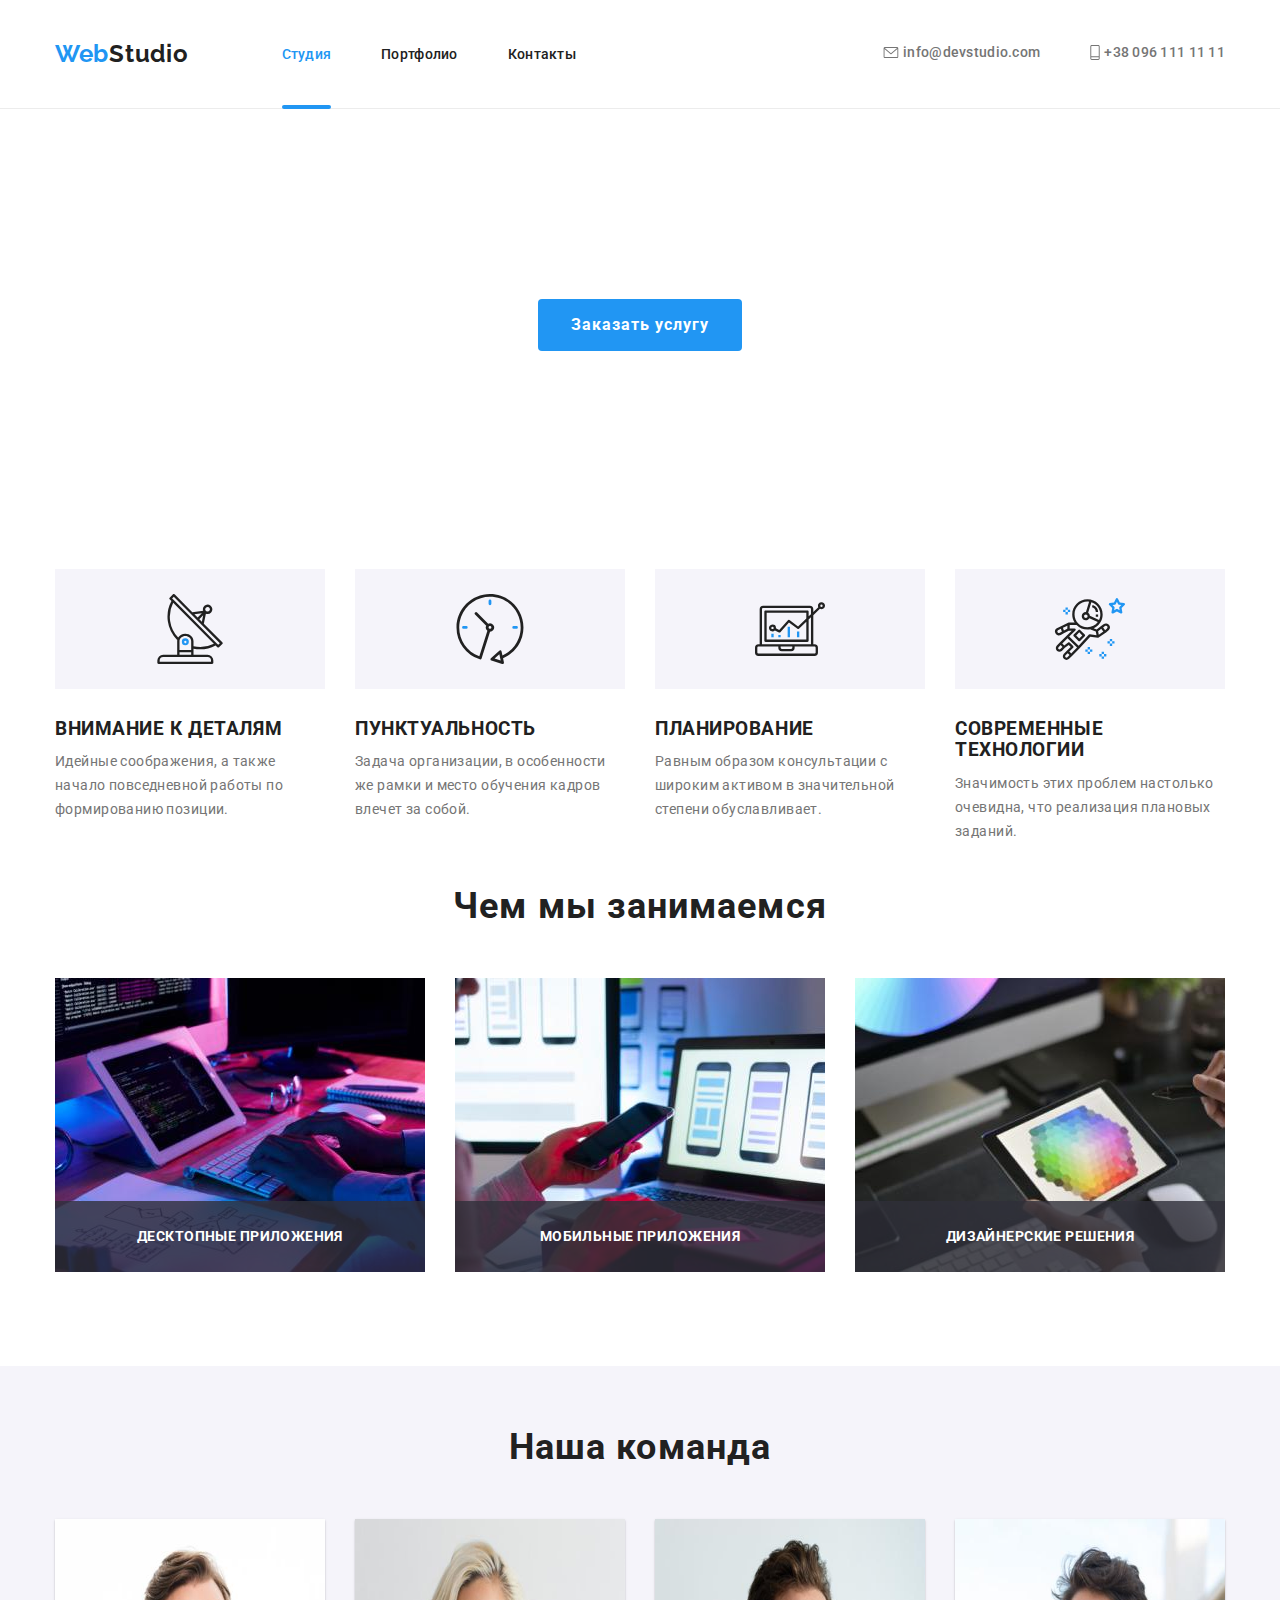
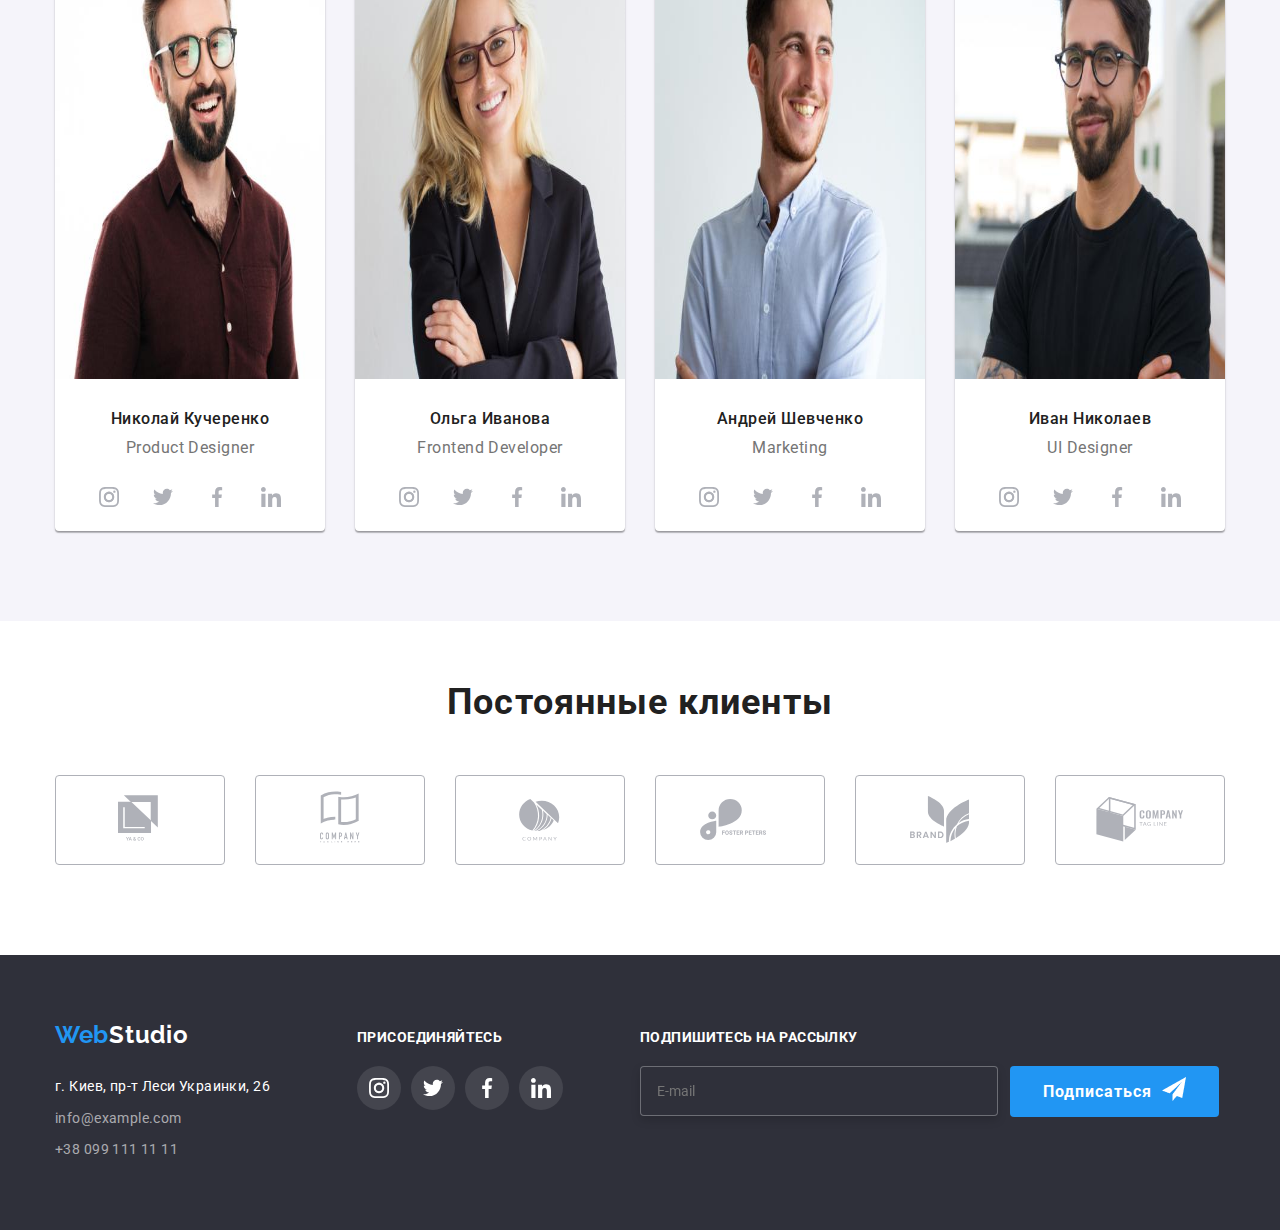
==== commit 02230fcb: "header SVG" ====
--- a/index.html
+++ b/index.html
@@ -21,8 +21,8 @@
 
         <button type="button" class="menu-button" aria-expanded="false" aria-controls="menu">
           <svg class="burger-menu" data-menu-button width="24" height="18" aria-label="Переключатель мобильного меню">
-            <use class="icon-menu" width="24" height="16" href="./images/svg/sprite.svg#icon-menu"></use>
-            <use class="icon-cross" width="18" height="18" href="./images/svg/sprite.svg#icon-close"></use>
+            <use class="icon-menu" width="24" height="16" href="./images/SVG/sprite.svg#icon-menu"></use>
+            <use class="icon-cross" width="18" height="18" href="./images/SVG/sprite.svg#icon-close"></use>
           </svg>
         </button>
 
@@ -42,14 +42,14 @@
             <li class="contacts-item">
               <a class="contacts link" href="mailto:info@devstudio.com">
                 <svg class="contacts-svg" width="16" height="11">
-                  <use href="./images/svg/sprite.svg#icon-envelope"></use>
+                  <use href="./images/SVG/sprite.svg#icon-envelope"></use>
                 </svg>
                 info@devstudio.com</a>
             </li>
             <li class="contacts-item">
               <a class="contacts link" href="telto:+380961111111">
                 <svg class="contacts-svg" width="10" height="15">
-                  <use href="./images/svg/sprite.svg#icon-tel"></use>
+                  <use href="./images/SVG/sprite.svg#icon-tel"></use>
                 </svg>
                 +38 096 111 11 11</a>
             </li>
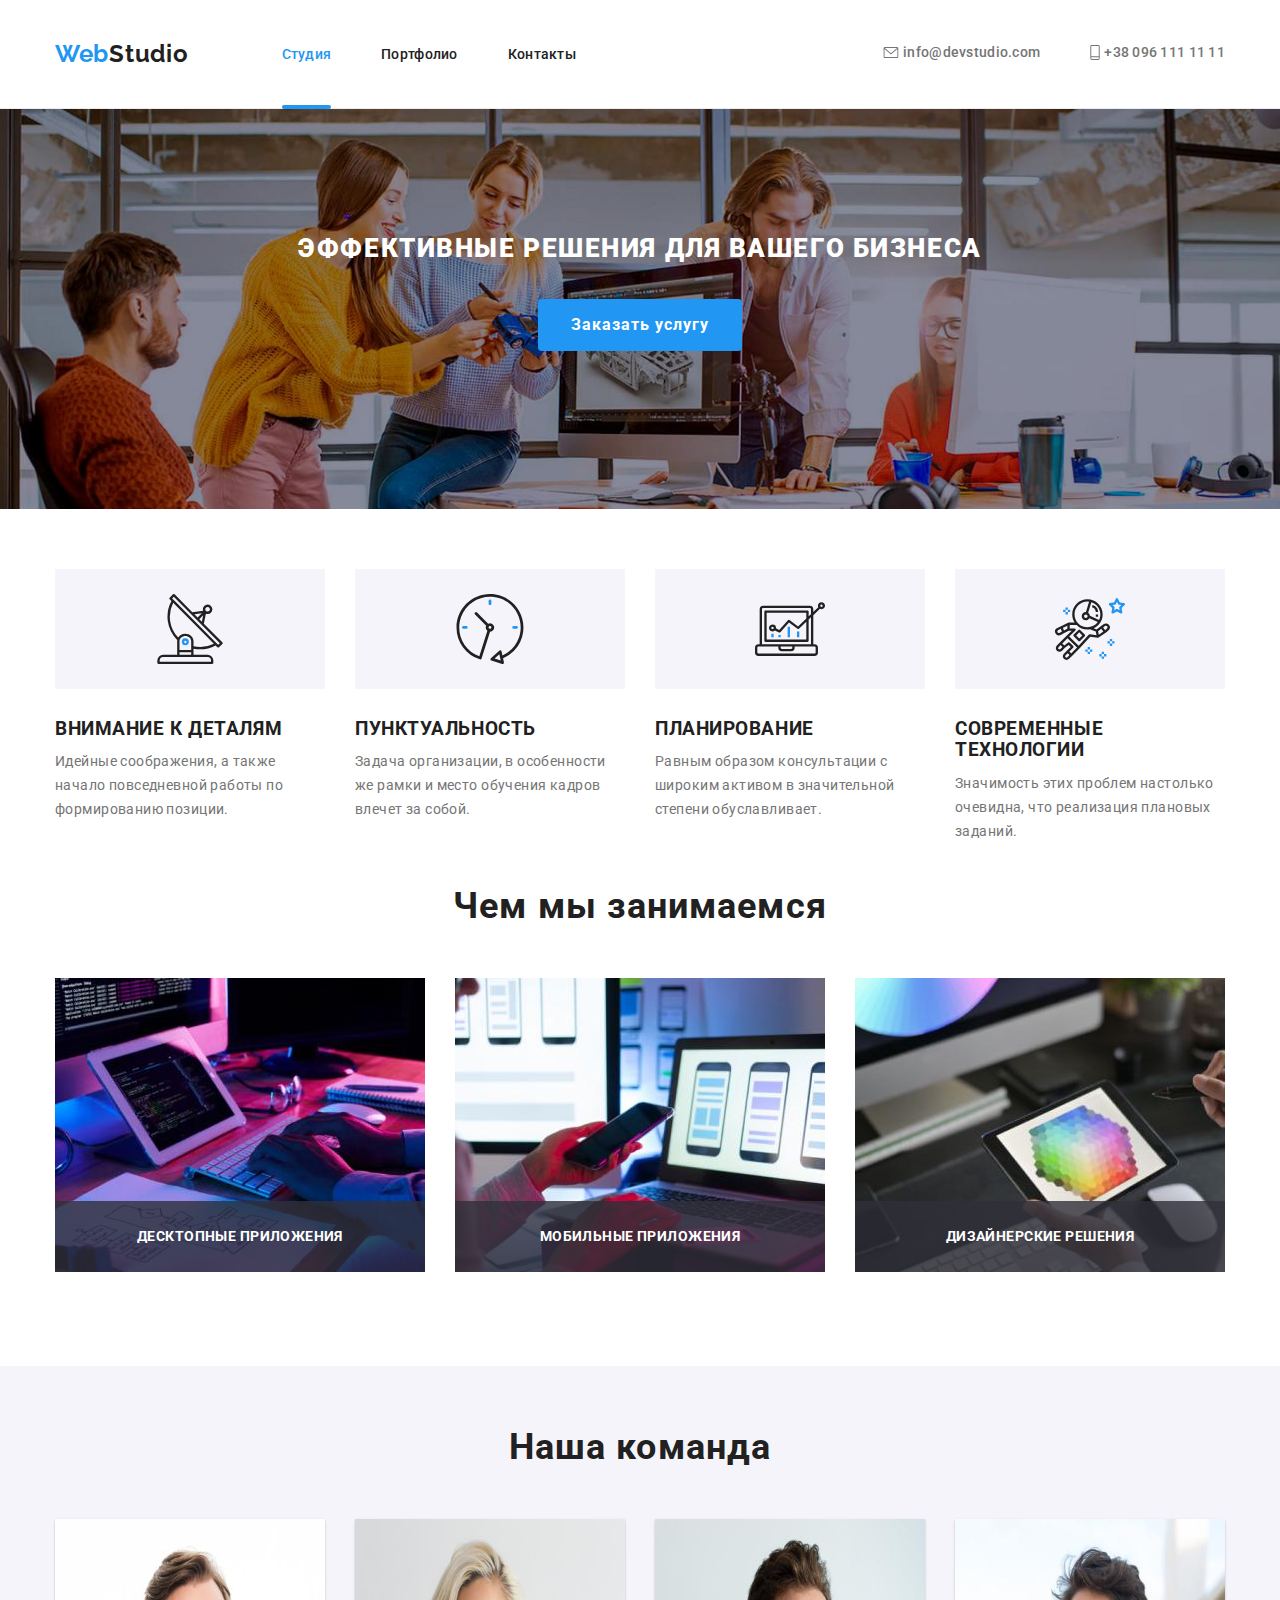
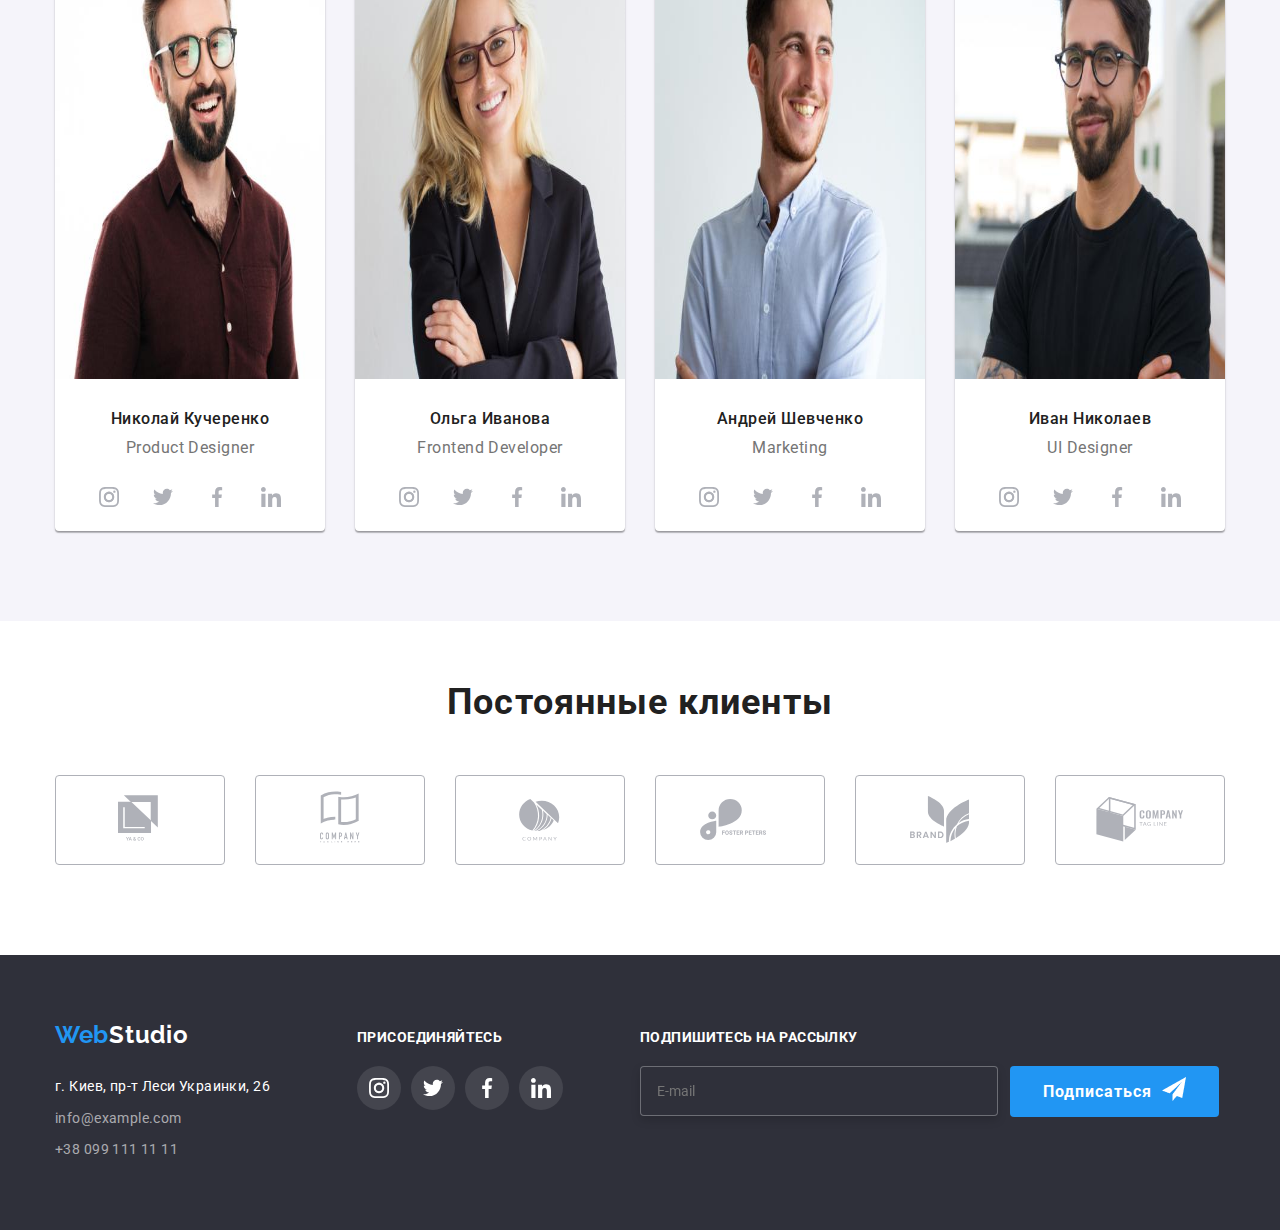
==== commit aa2384ac: "неправильный путь к картинке команды" ====
--- a/index.html
+++ b/index.html
@@ -198,7 +198,7 @@
         <ul class="team-list">
           <!--Николай Кучеренко-->
           <li class="team-item">
-            <img src="../images/our-team/team1.jpg" srcset="../images/our-team/team1_2x.jpg 2x"
+            <img src="./images/our-team/team1.jpg" srcset="./images/our-team/team1_2x.jpg 2x"
               alt="парень в синей рубашке" />
 
             <h3 class="team name">Николай Кучеренко</h3>
@@ -243,7 +243,7 @@
           </li>
           <!--Ольга Иванова-->
           <li class="team-item">
-            <img src="../images/our-team/team2.jpg" srcset="../images/our-team/team2_2x.jpg 2x" alt="девушка в свитере"
+            <img src="./images/our-team/team2.jpg" srcset="./images/our-team/team2_2x.jpg 2x" alt="девушка в свитере"
               width="270" height="260" />
             <h3 class="team name">Ольга Иванова</h3>
             <h4 class="team profession" lang="en">Frontend Developer</h4>
@@ -287,7 +287,7 @@
 
           <!--Андрей Шевченко-->
           <li class="team-item">
-            <img src="../images/our-team/team3.jpg" srcset="../images/our-team/team3_2x.jpg 2x" alt="девушка в свитере"
+            <img src="./images/our-team/team3.jpg" srcset="./images/our-team/team3_2x.jpg 2x" alt="девушка в свитере"
               width="270" height="260" />
             <h3 class="team name">Андрей Шевченко</h3>
             <h4 class="team profession" lang="en">Marketing</h4>
@@ -331,7 +331,7 @@
 
           <!--Иван Николаев-->
           <li class="team-item">
-            <img src="../images/our-team/team4.jpg" srcset="../images/our-team/team4_2x.jpg 2x" alt="девушка в свитере"
+            <img src="./images/our-team/team4.jpg" srcset="./images/our-team/team4_2x.jpg 2x" alt="девушка в свитере"
               width="270" height="260" />
             <h3 class="team name">Иван Николаев</h3>
             <h4 class="team profession" lang="en">UI Designer</h4>
--- a/css/main.min.css
+++ b/css/main.min.css
@@ -1,2 +1,2 @@
-*{padding:0;margin:0;color:#212121}html{-webkit-box-sizing:border-box;box-sizing:border-box}img{display:block}body{color:#757575;font-family:"Roboto", sans-serif;margin:0;padding:0;font-style:normal;outline-offset:0}.visually-hidden{position:absolute !important;clip:rect(1px 1px 1px 1px);clip:rect(1px 1px 1px 1px);padding:0 !important;border:0 !important;height:1px !important;width:1px !important;overflow:hidden}h1,h2,h3,h4,h5{font-weight:700;margin-top:0;margin-bottom:0}a{text-decoration:none}ul,li{-webkit-padding-start:0;padding-inline-start:0;margin-top:0;margin-bottom:0;list-style-type:none}button{cursor:pointer}footer,.hero{background-color:#2f303a}.nav:hover,.nav:focus,.link:hover,.link:focus{color:#2196f3}.heading{font-weight:700;font-size:28px;line-height:1.1786;text-align:center;letter-spacing:0.03em;color:#212121;margin-bottom:30px}*{padding:0;margin:0;color:#212121}html{-webkit-box-sizing:border-box;box-sizing:border-box}img{display:block}body{color:#757575;font-family:"Roboto", sans-serif;margin:0;padding:0;font-style:normal;outline-offset:0}.visually-hidden{position:absolute !important;clip:rect(1px 1px 1px 1px);clip:rect(1px 1px 1px 1px);padding:0 !important;border:0 !important;height:1px !important;width:1px !important;overflow:hidden}h1,h2,h3,h4,h5{font-weight:700;margin-top:0;margin-bottom:0}a{text-decoration:none}ul,li{-webkit-padding-start:0;padding-inline-start:0;margin-top:0;margin-bottom:0;list-style-type:none}button{cursor:pointer}footer,.hero{background-color:#2f303a}.nav:hover,.nav:focus,.link:hover,.link:focus{color:#2196f3}.heading{font-weight:700;font-size:28px;line-height:1.1786;text-align:center;letter-spacing:0.03em;color:#212121;margin-bottom:30px}.container{margin:0 auto;padding-left:15px;padding-right:15px;width:100%}@media screen and (min-width: 480px){.container{width:480px}}@media screen and (min-width: 768px){.container{width:768px}}@media screen and (min-width: 1200px){.container{width:1200px}}button{outline:none;border:none}button:active,button:focus{outline:none;border:none}.submit-button,.hero-section .button,footer .hero-btn{display:inline-block;letter-spacing:0.06em;font-weight:700;font-size:16px;line-height:1.87em;text-align:center;color:#fff;background-color:#2196f3;padding:10px 32px;border:1px solid transparent;border-radius:4px;cursor:pointer}.submit-button:hover,.hero-section .button:hover,footer .hero-btn:hover{-webkit-box-shadow:0px 4px 4px rgba(0,0,0,0.15);box-shadow:0px 4px 4px rgba(0,0,0,0.15)}.portfolio-main .container .btn-item .button,.button{font-weight:500;font-size:16px;line-height:1.625;text-align:center;letter-spacing:0.03em;color:#212121;border:1px solid transparent;background:#f5f4fa;border-radius:4px;cursor:pointer;padding:6px 22px}.portfolio-main .container .btn-item .button:hover,.button:hover{background:#2196f3;color:#fff;-webkit-box-shadow:0px 3px 1px rgba(0,0,0,0.1),0px 1px 2px rgba(0,0,0,0.08),0px 2px 2px rgba(0,0,0,0.12);box-shadow:0px 3px 1px rgba(0,0,0,0.1),0px 1px 2px rgba(0,0,0,0.08),0px 2px 2px rgba(0,0,0,0.12);border-radius:4px}.logo,.logo-footer{display:inline-block;font-family:"Raleway", sans-serif;color:#2196f3;font-weight:700;font-size:24px;line-height:1.6667;letter-spacing:0.03em}.backdrop,.form-input,.submit-button,.social-link,.partners-list-item,.social-link-footer,footer .hero-btn,.portfolio-main .card-container .card-element,.card-img,.card-img .overlay{-webkit-transition-duration:250ms;transition-duration:250ms;-webkit-transition-property:all;transition-property:all;-webkit-transition-timing-function:cubic-bezier(0.4, 0, 0.2, 1);transition-timing-function:cubic-bezier(0.4, 0, 0.2, 1)}.header{position:relative;display:-webkit-box;display:-ms-flexbox;display:flex;padding-top:24px;padding-bottom:24px;margin-top:auto;margin-bottom:auto;border-bottom:1px solid #ececec}.header .nav{display:-webkit-box;display:-ms-flexbox;display:flex;-webkit-box-align:center;-ms-flex-align:center;align-items:center;-webkit-box-pack:justify;-ms-flex-pack:justify;justify-content:space-between;height:60px;padding-top:10px;padding-bottom:10px}.logo span{color:#212121}.contacts-list{margin-top:60px}@media screen and (min-width: 768px){.contacts-list{margin-top:0;margin-left:84px;text-align:left}}@media screen and (min-width: 1200px){.contacts-list{display:-webkit-box;display:-ms-flexbox;display:flex;margin-left:auto}.contacts-list .contacts-item+.contacts-item{margin-left:50px}}.contacts.link{font-weight:500;font-size:18px;line-height:1.2;letter-spacing:0.02em;display:-webkit-inline-box;display:-ms-inline-flexbox;display:inline-flex;-webkit-box-align:center;-ms-flex-align:center;align-items:center;color:#757575}.contacts.link:first-child{margin-bottom:16px}@media screen and (min-width: 768px){.contacts.link:first-child{margin-bottom:10px}}@media screen and (min-width: 1200px){.contacts.link:first-child{margin-bottom:0px}}.contacts.link:hover,.contacts.link:focus{-webkit-transition:cubic-bezier(0.4, 0, 0.2, 1);transition:cubic-bezier(0.4, 0, 0.2, 1);-webkit-transition-duration:250ms;transition-duration:250ms;color:#2196f3}.contacts.link:hover .contacts-svg,.contacts.link:focus .contacts-svg{-webkit-transition:cubic-bezier(0.4, 0, 0.2, 1);transition:cubic-bezier(0.4, 0, 0.2, 1);-webkit-transition-duration:250ms;transition-duration:250ms;fill:#2196f3}.contacts.link .contacts-svg{margin-right:4px}@media screen and (min-width: 768px){.contacts.link .contacts-svg{margin-top:0}}@media screen and (min-width: 768px){.contacts.link{font-size:12px}}@media screen and (min-width: 1230px){.contacts.link{font-size:14px}}.contacts-svg{fill:#757575;margin-right:3px}@media screen and (min-width: 768px){.contacts-svg{margin-top:0;margin-bottom:0}}@media screen and (max-width: 767px){.menu-button{display:-webkit-inline-box;display:-ms-inline-flexbox;display:inline-flex;margin:0;padding:10px;border:none;background-color:transparent}}@media screen and (min-width: 768px){.menu-button{display:none}}.menu-button{background-color:transparent}.burger-menu .icon-cross{display:none}.burger-menu.is-open .icon-menu{display:none}.burger-menu.is-open .icon-cross{display:block;fill:#212121}.burger-menu.is-open .icon-cross:hover,.burger-menu.is-open .icon-cross:focus{fill:#2196f3}.menu-button:hover .icon-cross,.menu-button:hover .icon-menu{fill:#2196f3}.nav{display:-webkit-box;display:-ms-flexbox;display:flex;-webkit-box-align:center;-ms-flex-align:center;align-items:center;-webkit-box-pack:justify;-ms-flex-pack:justify;justify-content:space-between;width:100%}.menu-button{margin-left:auto;background-color:inherit}.menu-button .icon-cross{display:none}.menu-button.is-open .icon-menu{display:block}.menu-button.is-open .icon-cross{display:none}.menu-button:focus .menu-button,.menu-button:hover .menu-button{fill:#2196f3;-webkit-transition:cubic-bezier(0.4, 0, 0.2, 1);transition:cubic-bezier(0.4, 0, 0.2, 1);-webkit-transition-duration:250ms;transition-duration:250ms}@media screen and (min-width: 768px){.menu-button{display:none}}.menu-container{display:none;position:absolute;top:101%;left:0;width:100%;text-align:center;background-color:#fff;z-index:50;-webkit-box-shadow:0px 4px 8px rgba(0,0,0,0.04),0px 2px 4px rgba(0,0,0,0.08),0px 1px 3px rgba(0,0,0,0.16);box-shadow:0px 4px 8px rgba(0,0,0,0.04),0px 2px 4px rgba(0,0,0,0.08),0px 1px 3px rgba(0,0,0,0.16)}.menu-container.is-open{display:block}.menu-container .menu-item+.menu-item{margin-top:40px}@media screen and (min-width: 768px){.menu-container .menu-item+.menu-item{margin-top:0}}@media screen and (min-width: 768px){.menu-container{display:-webkit-box;display:-ms-flexbox;display:flex;position:relative;top:0;left:0;margin-top:0;width:100%;-webkit-box-shadow:none;box-shadow:none}}.link{position:relative;font-weight:500;font-size:18px;line-height:1.2;letter-spacing:0.02em;color:#212121}@media screen and (min-width: 768px){.link{font-size:14px}}.link:hover,.link:focus{color:#2196f3;-webkit-transition:cubic-bezier(0.4, 0, 0.2, 1);transition:cubic-bezier(0.4, 0, 0.2, 1);-webkit-transition-duration:250ms;transition-duration:250ms}.link.current{color:#2196f3}.link.current{display:inline-block;position:relative}.link.current::after{position:absolute;display:block;content:'';width:100%;height:4px;background-color:#2196f3;border-radius:4px;margin:0 auto;margin-top:8px}@media screen and (min-width: 768px){.link.current::after{margin-top:42px}}.link.current:hover::after{width:100%}.menu-list{margin-top:60px}@media screen and (min-width: 768px){.menu-list{display:-webkit-box;display:-ms-flexbox;display:flex;-webkit-box-align:center;-ms-flex-align:center;align-items:center;margin-top:0;margin-left:88px}.menu-list .menu-item+.menu-item{margin-left:50px}}@media screen and (min-width: 1200px){.menu-list{margin-left:93px}}.backdrop{position:fixed;top:0;left:0;width:100%;height:100%;background:rgba(0,0,0,0.2);z-index:99;overflow:auto}.backdrop.is-hidden{opacity:0;visibility:hidden;pointer-events:none;overflow-y:scroll}.backdrop{position:fixed;top:0;left:0;width:100%;height:100%;background-color:rgba(0,0,0,0.2);overflow:auto;z-index:99}.modal{position:absolute;min-width:450px;max-height:609px;background-color:#fff;top:50%;left:50%;-webkit-transform:translate(-50%, -50%);transform:translate(-50%, -50%);margin-top:20px;padding:40px;-webkit-box-shadow:0px 1px 3px rgba(0,0,0,0.12),0px 1px 1px rgba(0,0,0,0.14),0px 2px 1px rgba(0,0,0,0.2);box-shadow:0px 1px 3px rgba(0,0,0,0.12),0px 1px 1px rgba(0,0,0,0.14),0px 2px 1px rgba(0,0,0,0.2);border-radius:4px;-webkit-animation:open-close 200ms;animation:open-close 200ms}.backdrop.is-hidden .modal{opacity:0;margin-top:50px;margin-top:50px;-webkit-transform:translate(-50%, -50%);transform:translate(-50%, -50%)}@-webkit-keyframes open-close{0%{-webkit-transform:scale(0);transform:scale(0)}50%{-webkit-transform:scale(0.5);transform:scale(0.5)}100%{-webkit-transform:scale(1);transform:scale(1)}}@keyframes open-close{0%{-webkit-transform:scale(0);transform:scale(0)}50%{-webkit-transform:scale(0.5);transform:scale(0.5)}100%{-webkit-transform:scale(1);transform:scale(1)}}.close-svg{position:absolute;top:50%;left:50%;-webkit-transform:translate(-50%, -50%);transform:translate(-50%, -50%);width:20px;height:20px;fill:#212121}.close-btn{position:absolute;top:8px;right:8px;width:30px;height:30px;background-color:#ffffff;border:1px solid rgba(0,0,0,0.1);border-radius:50%;cursor:pointer;text-align:center}.close-btn:hover .close-svg,.close-btn:focus .close-svg{fill:#2196f3}input:hover,input:focus,input:hover+.modal-svg,input:focus+.modal-svg,textarea:hover,textarea:focus{border-color:#2196f3;fill:#2196f3;outline:none}.group-title{font-weight:700;font-size:20px;line-height:1.5;text-align:center;letter-spacing:0.03em;color:#212121;padding:0 auto;margin-left:auto;margin-bottom:12px}.form-field{position:relative;margin:0}.form-field:last-child{text-align:center}.form-label{font-size:12px;line-height:1.2;letter-spacing:0.01em;color:#757575;margin-bottom:4px}.form-input{width:100%;min-height:40px;padding-left:35px;border:1px solid rgba(33,33,33,0.2);-webkit-box-sizing:border-box;box-sizing:border-box;border-radius:4px;font-size:14px;line-height:1.71;letter-spacing:0.03em;color:#757575;margin-bottom:10px}.form-input:hover,.form-input:focus{border-color:#2196f3;fill:#2196f3;outline:none}.form-input:focus+.form-label,.form-input:not(:placeholder-shown)+.form-label{-webkit-transform:translateY(-50px);transform:translateY(-50px);fill:#2196f3;border-color:#2196f3;color:#2196f3;cursor:pointer;outline:none}.modal-svg{position:absolute;top:32px;left:15px;width:12px;height:12px;fill:#212121}.textarea-input{width:100%;height:120px;resize:none;border-radius:4px;padding:12px 16px;margin-bottom:20px;resize:none;outline:none;border:1px solid rgba(33,33,33,0.2);-webkit-transition:all 250ms cubic-bezier(0.4, 0, 0.2, 1);transition:all 250ms cubic-bezier(0.4, 0, 0.2, 1);color:rgba(117,117,117,0.5)}.textarea-input:hover,.textarea-input:focus{border-color:#2196f3;fill:#2196f3;outline:none}.checkbox{-webkit-appearance:none;-moz-appearance:none;appearance:none;position:absolute;overflow:hidden;outline:none;border:none;margin-top:4px}.checkbox::before{content:'';display:inline-block;border:1px solid #a39e9e;border-radius:4px;width:16px;height:15px;background-color:transparent;vertical-align:baseline;-webkit-transition:all 250ms cubic-bezier(0.4, 0, 0.2, 1);transition:all 250ms cubic-bezier(0.4, 0, 0.2, 1)}.checkbox::after{position:absolute;left:0px;content:'';border-radius:4px;display:inline-block;width:16px;height:16px;background-image:url(../images/SVG/icon-check.svg);-webkit-transform:translatey(35px);transform:translatey(35px);-webkit-transition:all 250ms cubic-bezier(0.4, 0, 0.2, 1);transition:all 250ms cubic-bezier(0.4, 0, 0.2, 1)}.checkbox:checked::after{-webkit-transform:translatey(0);transform:translatey(0)}.checkbox-text{font-size:12px;line-height:1.667;letter-spacing:0.03em;color:#757575;margin-left:23px}.contract u{font-size:12px;line-height:1.667;letter-spacing:0.03em;color:#2196f3;text-decoration:underline}.checkbox-icon{margin:0;width:15px;height:15px;border-radius:4px}.checkbox:checked+.icon{background-image:url(../images/SVG/icon-check.svg);background-size:contain;background-origin:border-box;border:2px solid #2196f3;border:none}.submit{text-align:center;margin-top:30px}.submit-button{min-width:200px;min-height:50px;display:inline-block;padding:10px 32px;background:#2196f3;-webkit-box-shadow:0px 4px 4px rgba(0,0,0,0.15);box-shadow:0px 4px 4px rgba(0,0,0,0.15);border-radius:4px}.submit-button:hover,.submit-button:focus{color:#212121}.hero-section{width:100%;height:400px;padding-top:118px;padding-bottom:118px;text-align:center;background-image:-webkit-gradient(linear, left top, left bottom, from(rgba(47,48,58,0.4)), to(rgba(47,48,58,0.4))),url("../images/hero/Hero_480_400.jpg");background-image:linear-gradient(rgba(47,48,58,0.4), rgba(47,48,58,0.4)),url("../images/hero/Hero_480_400.jpg");background-size:cover;background-repeat:no-repeat}@media (-webkit-min-device-pixel-ratio: 2), (min-resolution: 2dppx){.hero-section{background-image:url("../images/hero/Hero_480_400_2x.jpg")}}@media screen and (max-width: 479px){.hero-section{background-image:-webkit-gradient(linear, left top, left bottom, from(rgba(47,48,58,0.4)), to(rgba(47,48,58,0.4))),url("../images/hero/Hero_480_400.jpg");background-image:linear-gradient(rgba(47,48,58,0.4), rgba(47,48,58,0.4)),url("../images/hero/Hero_480_400.jpg")}}@media (-webkit-min-device-pixel-ratio: 2), (min-resolution: 2dppx){.hero-section{background-image:url("../images/hero/Hero_480_400_2x.jpg")}}@media screen and (min-width: 480px){.hero-section{background-image:url("../images/hero/Hero_768.jpg")}}@media screen and (min-width: 480px) and (-webkit-min-device-pixel-ratio: 2), screen and (min-width: 480px) and (min-resolution: 2dppx){.hero-section{background-image:url("../images/hero/Hero_768_2x.jpg")}}@media screen and (min-width: 769px){.hero-section{background-image:url("../images/hero/Hero_1200.jpg")}}@media screen and (min-width: 769px) and (-webkit-min-device-pixel-ratio: 2), screen and (min-width: 769px) and (min-resolution: 2dppx){.hero-section{background-image:url("../images/hero/hero_1200_2x.jpg")}}.hero-section .button{min-width:200px;min-height:50px}.hero-heading{font-weight:900;font-size:26px;line-height:1.62;letter-spacing:0.06em;text-transform:uppercase;color:#fff;margin-bottom:30px}@media (max-width: 1199px){.hero-heading{max-width:360px;margin:0 auto;margin-bottom:30px}}.features-section{padding-top:60px;padding-bottom:60px}.features-list{display:-webkit-box;display:-ms-flexbox;display:flex;-ms-flex-wrap:wrap;flex-wrap:wrap;-webkit-box-align:center;-ms-flex-align:center;align-items:center}.features-item{display:-webkit-inline-box;display:-ms-inline-flexbox;display:inline-flex;-ms-flex-wrap:wrap;flex-wrap:wrap;width:100%;height:226px;background:#ffffff;margin-bottom:30px}@media screen and (min-width: 768px){.features-item{width:calc((100% - 30px) / 2)}.features-item:nth-child(odd){margin-right:30px}}@media screen and (min-width: 1200px){.features-item{width:calc((100% - 90px) / 4)}.features-item:not(:last-child){margin-right:30px}}.features-item:nth-child(1)::before{background-image:url(../images/features/tv-table.svg);display:block;content:'';width:100%;height:120px;background-color:#f5f4fa;background-repeat:no-repeat;background-position:50% 50%}.features-item:nth-child(2)::before{background-image:url(../images/features/clock.svg);display:block;content:'';width:100%;height:120px;background-color:#f5f4fa;background-repeat:no-repeat;background-position:50% 50%}.features-item:nth-child(3)::before{background-image:url(../images/features/computer.svg);display:block;content:'';width:100%;height:120px;background-color:#f5f4fa;background-repeat:no-repeat;background-position:50% 50%}.features-item:nth-child(4)::before{background-image:url(../images/features/astronaut.svg);display:block;content:'';width:100%;height:120px;background-color:#f5f4fa;background-repeat:no-repeat;background-position:50% 50%}.title{font-weight:700;line-height:1.1428;letter-spacing:0.03em;text-transform:uppercase;color:#212121;margin-top:30px;text-align:center;margin-bottom:10px}@media screen and (min-width: 768px){.title{text-align:left}}.title-text{font-size:14px;line-height:1.71;letter-spacing:0.03em;color:#757575}@media screen and (max-width: 1199px){.work-section{display:none}}.work-section{display:none;padding-bottom:94px}@media screen and (min-width: 1200px){.work-section{display:block}}.heading{font-weight:700;font-size:36px;line-height:1.2em;text-align:center;letter-spacing:0.03em;margin-bottom:50px}.work-list{display:-webkit-box;display:-ms-flexbox;display:flex}.work-list .work-item+.work-item{margin-left:30px}.work-item{position:relative}.work-title{font-weight:700;font-size:14px;line-height:1.2em;text-align:center;letter-spacing:0.03em;text-transform:uppercase;color:#fff;position:absolute;left:0;bottom:0;width:100%;padding-top:27px;padding-bottom:27px;background-color:rgba(47,48,58,0.8)}.team-section{padding-top:60px;padding-bottom:60px;background:#f5f4fa}.team-list{display:-webkit-box;display:-ms-flexbox;display:flex;-ms-flex-wrap:wrap;flex-wrap:wrap;-webkit-box-align:center;-ms-flex-align:center;align-items:center}.team-item{width:100%;height:auto;background:#ffffff;-webkit-box-shadow:0px 1px 3px rgba(0,0,0,0.12),0px 1px 1px rgba(0,0,0,0.14),0px 2px 1px rgba(0,0,0,0.2);box-shadow:0px 1px 3px rgba(0,0,0,0.12),0px 1px 1px rgba(0,0,0,0.14),0px 2px 1px rgba(0,0,0,0.2);border-radius:0px 0px 4px 4px;margin-bottom:30px}@media screen and (min-width: 768px){.team-item{width:calc((100% - 30px) / 2)}.team-item:nth-child(odd){margin-right:30px}}@media screen and (min-width: 1200px){.team-item{width:calc((100% - 90px) / 4)}.team-item:not(:last-child){margin-right:30px}}.team-item img{width:100%;height:460px;margin-bottom:30px}.team .name{font-weight:500;font-size:16px;line-height:1.1875;text-align:center;letter-spacing:0.03em;color:#212121;margin-bottom:10px}.team .profession{font-weight:400;font-size:16px;line-height:1.1875;text-align:center;letter-spacing:0.03em;color:#757575;margin-bottom:30px}.social-list{width:206px;height:44px;display:-webkit-box;display:-ms-flexbox;display:flex;-ms-flex-pack:distribute;justify-content:space-around;-webkit-box-align:center;-ms-flex-align:center;align-items:center;margin:0 auto;padding-bottom:24px}.social-item svg{fill:#757575}.social-section{width:206px;height:44px;-webkit-box-pack:center;-ms-flex-pack:center;justify-content:center;margin:0 auto}.social-list{display:-webkit-box;display:-ms-flexbox;display:flex}.social-item:not(:last-child){margin-right:10px}.social-link{display:-webkit-box;display:-ms-flexbox;display:flex;-webkit-box-align:center;-ms-flex-align:center;align-items:center;-webkit-box-pack:center;-ms-flex-pack:center;justify-content:center;border-radius:50%;border:1px solid transparent;background-color:transparent;width:44px;height:44px;fill:#fff;background:rgba(255,255,255,0.1)}.social-link:hover,.social-link:focus,.social-link:hover .social-icon,.social-link:focus .social-icon{fill:#fff;border:1px solid #2196f3;background-color:#2196f3}.social-link .social-icon{fill:#AFB1B8}.partners-section{padding-top:60px;padding-bottom:60px}.partners-section .heading{text-align:center;margin-bottom:50px}.partners-section .partners-list{display:-webkit-box;display:-ms-flexbox;display:flex;-ms-flex-wrap:wrap;flex-wrap:wrap}.partners-list-item{display:-webkit-box;display:-ms-flexbox;display:flex;-webkit-box-align:center;-ms-flex-align:center;align-items:center;-webkit-box-pack:center;-ms-flex-pack:center;justify-content:center;width:calc((100% - 30px) / 2);height:90px;margin-bottom:30px;border:1px solid #afb1b8;border-radius:4px}.partners-list-item:nth-child(odd){margin-right:30px}.partners-list-item:hover{border-color:#2196f3}.partners-list-item:hover .partners{fill:#2196f3}@media screen and (min-width: 768px){.partners-list-item{width:calc((100% - 60px) / 3);margin-right:30px}.partners-list-item:nth-child(3n){margin-right:0px}}@media screen and (min-width: 1230px){.partners-list-item{width:calc((100% - 150px) / 6)}.partners-list-item:not(:last-child){margin-right:30px}}.partners-logo{display:-webkit-box;display:-ms-flexbox;display:flex;-webkit-box-align:center;-ms-flex-align:center;align-items:center;-webkit-box-pack:center;-ms-flex-pack:center;justify-content:center}.partners{fill:#afb1b8}.footer{padding-top:60px;padding-bottom:60px;background-color:#2f303a}.footer .container{text-align:center}@media screen and (min-width: 768px){.footer .container{display:-webkit-box;display:-ms-flexbox;display:flex;-ms-flex-wrap:wrap;flex-wrap:wrap}}@media screen and (min-width: 768px){.wrapper:not(:last-child){width:calc((100% - 30px) / 2)}.wrapper:last-child{width:100%}}@media screen and (min-width: 1200px){.wrapper:not(:last-child){width:calc((50% - 45px) / 2)}.wrapper:last-child{width:50%;margin-right:0;margin-left:auto}}.logo-footer{color:#2196f3}.logo-footer span{color:#fff}.footer{text-align:center}@media screen and (min-width: 1200px){.tablet-container{text-align:left}}.address-link{display:inline-block;font-size:14px;line-height:1.71em;letter-spacing:0.03em;margin-bottom:8px;color:rgba(255,255,255,0.6)}.address-link.map{color:#fff;margin-top:20px}.join-us-section{width:206px;margin:0 auto;text-align:center;margin-bottom:60px;margin-top:60px}@media screen and (min-width: 768px){.join-us-section{margin:0;margin-top:15px}}@media screen and (min-width: 1200px){.join-us-section{text-align:left}}.join-us-title{width:206px;font-weight:700;font-size:14px;line-height:1.14;letter-spacing:0.03em;text-transform:uppercase;color:#fff;margin:0 auto;margin-top:0px;margin-bottom:20px;-webkit-box-pack:center;-ms-flex-pack:center;justify-content:center}.social-section-footer{width:206px;max-height:44px;-webkit-box-pack:center;-ms-flex-pack:center;justify-content:center;margin:0 auto}.social-list-footer{display:-webkit-box;display:-ms-flexbox;display:flex}.social-item-footer:not(:last-child){margin-right:10px}.social-link-footer{display:-webkit-box;display:-ms-flexbox;display:flex;-webkit-box-align:center;-ms-flex-align:center;align-items:center;-webkit-box-pack:center;-ms-flex-pack:center;justify-content:center;border-radius:50%;border:1px solid transparent;background-color:transparent;width:44px;height:44px;background:rgba(255,255,255,0.1)}.social-link-footer:hover,.social-link-footer:focus,.social-link-footer:hover .social-icon,.social-link-footer:focus .social-icon{fill:#fff;border:1px solid #2196f3;background-color:#2196f3}.social-link-footer .social-icon-footer{fill:#fff}strong{display:inline-block;text-transform:uppercase}.subscription{font-weight:500;font-size:14px;line-height:1.14;letter-spacing:0.03em;color:#fff;margin-top:60px}@media screen and (min-width: 1200px){.subscription{margin-top:15px;text-align:left}}.subscription .colortext{display:-webkit-inline-box;display:-ms-inline-flexbox;display:inline-flex;height:50px;border:1px solid rgba(255,255,255,0.3);border-radius:4px;-webkit-filter:drop-shadow(0px 4px 4px rgba(0,0,0,0.15));filter:drop-shadow(0px 4px 4px rgba(0,0,0,0.15));color:#fff;background-color:#2f303a;padding-left:16px;margin-bottom:20px}@media screen and (min-width: 0px){.subscription .colortext{width:100%}}@media screen and (min-width: 480px){.subscription .colortext{width:450px}}@media screen and (min-width: 1200px){.subscription .colortext{max-width:358px;margin-bottom:0;margin-right:12px}}.subscription-title{min-width:206px;font-weight:700;font-size:14px;line-height:1.14;letter-spacing:0.03em;text-transform:uppercase;color:#fff;margin:0 auto;margin-top:0px;margin-bottom:20px;-webkit-box-pack:center;-ms-flex-pack:center;justify-content:center}footer .hero-btn{display:-webkit-box;display:-ms-flexbox;display:flex;margin:0 auto}footer .hero-btn img{margin-left:10px}@media screen and (min-width: 1200px){.subscription-form{display:-webkit-inline-box;display:-ms-inline-flexbox;display:inline-flex;margin:0}}.portfolio-main .container{text-align:center}.portfolio-main .container .btn-list{display:-webkit-box;display:-ms-flexbox;display:flex;-ms-flex-wrap:wrap;flex-wrap:wrap;margin-bottom:25px}@media screen and (min-width: 768px){.portfolio-main .container .btn-list{display:-webkit-inline-box;display:-ms-inline-flexbox;display:inline-flex;-webkit-box-pack:center;-ms-flex-pack:center;justify-content:center;margin-bottom:30px}}@media screen and (min-width: 1200px){.portfolio-main .container .btn-list{display:-webkit-inline-box;display:-ms-inline-flexbox;display:inline-flex;-webkit-box-pack:center;-ms-flex-pack:center;justify-content:center;margin-bottom:50px}}.portfolio-main .container .btn-item{margin-right:8px;border-radius:4px;margin-bottom:15px}.portfolio-main .container .btn-item:hover .button,.portfolio-main .container .btn-item:focus .button{background:#2196f3;color:#ffffff;-webkit-box-shadow:0px 3px 1px rgba(0,0,0,0.1),0px 1px 2px rgba(0,0,0,0.08),0px 2px 2px rgba(0,0,0,0.12);box-shadow:0px 3px 1px rgba(0,0,0,0.1),0px 1px 2px rgba(0,0,0,0.08),0px 2px 2px rgba(0,0,0,0.12)}.button{background-color:#f5f4fa;color:#212121}.portfolio-main{padding-top:60px;padding-bottom:60px}@media screen and (min-width: 1200px){.portfolio-main{padding-bottom:64px}}.portfolio-main .card-container{display:-webkit-box;display:-ms-flexbox;display:flex;-ms-flex-wrap:wrap;flex-wrap:wrap}@media screen and (min-width: 768px){.portfolio-main .card-container{-webkit-box-align:center;-ms-flex-align:center;align-items:center;-webkit-box-pack:left;-ms-flex-pack:left;justify-content:left;margin-bottom:0px}}@media screen and (min-width: 1200px){.portfolio-main .card-container{-webkit-box-align:center;-ms-flex-align:center;align-items:center;-webkit-box-pack:center;-ms-flex-pack:center;justify-content:center;margin-bottom:0px}}.portfolio-main .card-container .card-element{overflow:hidden;width:100%;margin-bottom:30px;background:#fff;border:1px solid #eeeeee;-webkit-box-sizing:border-box;box-sizing:border-box}.portfolio-main .card-container .card-element:nth-child(-n+3){margin-bottom:0}@media screen and (min-width: 768px){.portfolio-main .card-container .card-element{width:calc((100% - 30px) / 2);margin-right:30px}.portfolio-main .card-container .card-element:nth-child(2n+2){margin-right:0}.portfolio-main .card-container .card-element:last-child{margin-bottom:0}}@media screen and (min-width: 1200px){.portfolio-main .card-container .card-element{width:calc((100% - 60px) / 3);margin-right:0}.portfolio-main .card-container .card-element:not(:nth-child(3n)){margin-right:30px}.portfolio-main .card-container .card-element:last-child{margin-bottom:30px}}.portfolio-main .card-container .card-element:hover,.portfolio-main .card-container .card-element:focus{cursor:pointer;-webkit-box-shadow:0px 1px 1px rgba(0,0,0,0.12),0px 4px 4px rgba(0,0,0,0.06),1px 4px 6px rgba(0,0,0,0.16);box-shadow:0px 1px 1px rgba(0,0,0,0.12),0px 4px 4px rgba(0,0,0,0.06),1px 4px 6px rgba(0,0,0,0.16)}.portfolio-main .card-container .card-element:hover .overlay,.portfolio-main .card-container .card-element:focus .overlay{-webkit-transform:translateY(0);transform:translateY(0);overflow:hidden}.card-img{width:100%;height:294px;position:relative;overflow:hidden}.card-img .overlay{position:absolute;top:0;left:0;width:100%;height:100%;background-color:#2196f3;-webkit-transform:translatey(100%);transform:translatey(100%);padding:63px 24px}.card-img .overlay-text{font-size:18px;line-height:1.556;letter-spacing:0.03em;color:#fff}.card-img img{width:100%}.card-title{display:inline;margin:20px 24px}.card-title .img{padding-left:24px;width:100%}.card-title .img-title{font-weight:700;font-size:18px;line-height:2;letter-spacing:0.06em;color:#212121;padding-top:20px;padding-bottom:4px;padding-left:24px;margin:0px auto}.card-title .img-description{font-size:16px;line-height:1.87;letter-spacing:0.03em;color:#757575;padding-left:24px}
+*{padding:0;margin:0;color:#212121}html{-webkit-box-sizing:border-box;box-sizing:border-box}img{display:block}body{color:#757575;font-family:"Roboto", sans-serif;margin:0;padding:0;font-style:normal;outline-offset:0}.visually-hidden{position:absolute !important;clip:rect(1px 1px 1px 1px);clip:rect(1px 1px 1px 1px);padding:0 !important;border:0 !important;height:1px !important;width:1px !important;overflow:hidden}h1,h2,h3,h4,h5{font-weight:700;margin-top:0;margin-bottom:0}a{text-decoration:none}ul,li{-webkit-padding-start:0;padding-inline-start:0;margin-top:0;margin-bottom:0;list-style-type:none}button{cursor:pointer}footer,.hero{background-color:#2f303a}.nav:hover,.nav:focus,.link:hover,.link:focus{color:#2196f3}.heading{font-weight:700;font-size:28px;line-height:1.1786;text-align:center;letter-spacing:0.03em;color:#212121;margin-bottom:30px}*{padding:0;margin:0;color:#212121}html{-webkit-box-sizing:border-box;box-sizing:border-box}img{display:block}body{color:#757575;font-family:"Roboto", sans-serif;margin:0;padding:0;font-style:normal;outline-offset:0}.visually-hidden{position:absolute !important;clip:rect(1px 1px 1px 1px);clip:rect(1px 1px 1px 1px);padding:0 !important;border:0 !important;height:1px !important;width:1px !important;overflow:hidden}h1,h2,h3,h4,h5{font-weight:700;margin-top:0;margin-bottom:0}a{text-decoration:none}ul,li{-webkit-padding-start:0;padding-inline-start:0;margin-top:0;margin-bottom:0;list-style-type:none}button{cursor:pointer}footer,.hero{background-color:#2f303a}.nav:hover,.nav:focus,.link:hover,.link:focus{color:#2196f3}.heading{font-weight:700;font-size:28px;line-height:1.1786;text-align:center;letter-spacing:0.03em;color:#212121;margin-bottom:30px}.container{margin:0 auto;padding-left:15px;padding-right:15px;width:100%}@media screen and (min-width: 480px){.container{width:480px}}@media screen and (min-width: 768px){.container{width:768px}}@media screen and (min-width: 1200px){.container{width:1200px}}button{outline:none;border:none}button:active,button:focus{outline:none;border:none}.submit-button,.hero-section .button,footer .hero-btn{display:inline-block;letter-spacing:0.06em;font-weight:700;font-size:16px;line-height:1.87em;text-align:center;color:#fff;background-color:#2196f3;padding:10px 32px;border:1px solid transparent;border-radius:4px;cursor:pointer}.submit-button:hover,.hero-section .button:hover,footer .hero-btn:hover{-webkit-box-shadow:0px 4px 4px rgba(0,0,0,0.15);box-shadow:0px 4px 4px rgba(0,0,0,0.15)}.portfolio-main .container .btn-item .button,.button{font-weight:500;font-size:16px;line-height:1.625;text-align:center;letter-spacing:0.03em;color:#212121;border:1px solid transparent;background:#f5f4fa;border-radius:4px;cursor:pointer;padding:6px 22px}.portfolio-main .container .btn-item .button:hover,.button:hover{background:#2196f3;color:#fff;-webkit-box-shadow:0px 3px 1px rgba(0,0,0,0.1),0px 1px 2px rgba(0,0,0,0.08),0px 2px 2px rgba(0,0,0,0.12);box-shadow:0px 3px 1px rgba(0,0,0,0.1),0px 1px 2px rgba(0,0,0,0.08),0px 2px 2px rgba(0,0,0,0.12);border-radius:4px}.logo,.logo-footer{display:inline-block;font-family:"Raleway", sans-serif;color:#2196f3;font-weight:700;font-size:24px;line-height:1.6667;letter-spacing:0.03em}.backdrop,.form-input,.submit-button,.social-link,.partners-list-item,.social-link-footer,footer .hero-btn,.portfolio-main .card-container .card-element,.card-img,.card-img .overlay{-webkit-transition-duration:250ms;transition-duration:250ms;-webkit-transition-property:all;transition-property:all;-webkit-transition-timing-function:cubic-bezier(0.4, 0, 0.2, 1);transition-timing-function:cubic-bezier(0.4, 0, 0.2, 1)}.header{position:relative;display:-webkit-box;display:-ms-flexbox;display:flex;padding-top:24px;padding-bottom:24px;margin-top:auto;margin-bottom:auto;border-bottom:1px solid #ececec}.header .nav{display:-webkit-box;display:-ms-flexbox;display:flex;-webkit-box-align:center;-ms-flex-align:center;align-items:center;-webkit-box-pack:justify;-ms-flex-pack:justify;justify-content:space-between;height:60px;padding-top:10px;padding-bottom:10px}.logo span{color:#212121}.contacts-list{margin-top:60px}@media screen and (min-width: 768px){.contacts-list{margin-top:0;margin-left:84px;text-align:left}}@media screen and (min-width: 1200px){.contacts-list{display:-webkit-box;display:-ms-flexbox;display:flex;margin-left:auto}.contacts-list .contacts-item+.contacts-item{margin-left:50px}}.contacts.link{font-weight:500;font-size:18px;line-height:1.2;letter-spacing:0.02em;display:-webkit-inline-box;display:-ms-inline-flexbox;display:inline-flex;-webkit-box-align:center;-ms-flex-align:center;align-items:center;color:#757575}.contacts.link:first-child{margin-bottom:16px}@media screen and (min-width: 768px){.contacts.link:first-child{margin-bottom:10px}}@media screen and (min-width: 1200px){.contacts.link:first-child{margin-bottom:0px}}.contacts.link:hover,.contacts.link:focus{-webkit-transition:cubic-bezier(0.4, 0, 0.2, 1);transition:cubic-bezier(0.4, 0, 0.2, 1);-webkit-transition-duration:250ms;transition-duration:250ms;color:#2196f3}.contacts.link:hover .contacts-svg,.contacts.link:focus .contacts-svg{-webkit-transition:cubic-bezier(0.4, 0, 0.2, 1);transition:cubic-bezier(0.4, 0, 0.2, 1);-webkit-transition-duration:250ms;transition-duration:250ms;fill:#2196f3}.contacts.link .contacts-svg{margin-right:4px}@media screen and (min-width: 768px){.contacts.link .contacts-svg{margin-top:0}}@media screen and (min-width: 768px){.contacts.link{font-size:12px}}@media screen and (min-width: 1230px){.contacts.link{font-size:14px}}.contacts-svg{fill:#757575;margin-right:3px}@media screen and (min-width: 768px){.contacts-svg{margin-top:0;margin-bottom:0}}@media screen and (max-width: 767px){.menu-button{display:-webkit-inline-box;display:-ms-inline-flexbox;display:inline-flex;margin:0;padding:10px;border:none;background-color:transparent}}@media screen and (min-width: 768px){.menu-button{display:none}}.menu-button{background-color:transparent}.burger-menu .icon-cross{display:none}.burger-menu.is-open .icon-menu{display:none}.burger-menu.is-open .icon-cross{display:block;fill:#212121}.burger-menu.is-open .icon-cross:hover,.burger-menu.is-open .icon-cross:focus{fill:#2196f3}.menu-button:hover .icon-cross,.menu-button:hover .icon-menu{fill:#2196f3}.nav{display:-webkit-box;display:-ms-flexbox;display:flex;-webkit-box-align:center;-ms-flex-align:center;align-items:center;-webkit-box-pack:justify;-ms-flex-pack:justify;justify-content:space-between;width:100%}.menu-button{margin-left:auto;background-color:inherit}.menu-button .icon-cross{display:none}.menu-button.is-open .icon-menu{display:block}.menu-button.is-open .icon-cross{display:none}.menu-button:focus .menu-button,.menu-button:hover .menu-button{fill:#2196f3;-webkit-transition:cubic-bezier(0.4, 0, 0.2, 1);transition:cubic-bezier(0.4, 0, 0.2, 1);-webkit-transition-duration:250ms;transition-duration:250ms}@media screen and (min-width: 768px){.menu-button{display:none}}.menu-container{display:none;position:absolute;top:101%;left:0;width:100%;text-align:center;background-color:#fff;z-index:50;-webkit-box-shadow:0px 4px 8px rgba(0,0,0,0.04),0px 2px 4px rgba(0,0,0,0.08),0px 1px 3px rgba(0,0,0,0.16);box-shadow:0px 4px 8px rgba(0,0,0,0.04),0px 2px 4px rgba(0,0,0,0.08),0px 1px 3px rgba(0,0,0,0.16)}.menu-container.is-open{display:block}.menu-container .menu-item+.menu-item{margin-top:40px}@media screen and (min-width: 768px){.menu-container .menu-item+.menu-item{margin-top:0}}@media screen and (min-width: 768px){.menu-container{display:-webkit-box;display:-ms-flexbox;display:flex;position:relative;top:0;left:0;margin-top:0;width:100%;-webkit-box-shadow:none;box-shadow:none}}.link{position:relative;font-weight:500;font-size:18px;line-height:1.2;letter-spacing:0.02em;color:#212121}@media screen and (min-width: 768px){.link{font-size:14px}}.link:hover,.link:focus{color:#2196f3;-webkit-transition:cubic-bezier(0.4, 0, 0.2, 1);transition:cubic-bezier(0.4, 0, 0.2, 1);-webkit-transition-duration:250ms;transition-duration:250ms}.link.current{color:#2196f3}.link.current{display:inline-block;position:relative}.link.current::after{position:absolute;display:block;content:'';width:100%;height:4px;background-color:#2196f3;border-radius:4px;margin:0 auto;margin-top:8px}@media screen and (min-width: 768px){.link.current::after{margin-top:42px}}.link.current:hover::after{width:100%}.menu-list{margin-top:60px}@media screen and (min-width: 768px){.menu-list{display:-webkit-box;display:-ms-flexbox;display:flex;-webkit-box-align:center;-ms-flex-align:center;align-items:center;margin-top:0;margin-left:88px}.menu-list .menu-item+.menu-item{margin-left:50px}}@media screen and (min-width: 1200px){.menu-list{margin-left:93px}}.backdrop{position:fixed;top:0;left:0;width:100%;height:100%;background:rgba(0,0,0,0.2);z-index:99;overflow:auto}.backdrop.is-hidden{opacity:0;visibility:hidden;pointer-events:none;overflow-y:scroll}.backdrop{position:fixed;top:0;left:0;width:100%;height:100%;background-color:rgba(0,0,0,0.2);overflow:auto;z-index:99}.modal{position:absolute;min-width:450px;max-height:609px;background-color:#fff;top:50%;left:50%;-webkit-transform:translate(-50%, -50%);transform:translate(-50%, -50%);margin-top:20px;padding:40px;-webkit-box-shadow:0px 1px 3px rgba(0,0,0,0.12),0px 1px 1px rgba(0,0,0,0.14),0px 2px 1px rgba(0,0,0,0.2);box-shadow:0px 1px 3px rgba(0,0,0,0.12),0px 1px 1px rgba(0,0,0,0.14),0px 2px 1px rgba(0,0,0,0.2);border-radius:4px;-webkit-animation:open-close 200ms;animation:open-close 200ms}.backdrop.is-hidden .modal{opacity:0;margin-top:50px;margin-top:50px;-webkit-transform:translate(-50%, -50%);transform:translate(-50%, -50%)}@-webkit-keyframes open-close{0%{-webkit-transform:scale(0);transform:scale(0)}50%{-webkit-transform:scale(0.5);transform:scale(0.5)}100%{-webkit-transform:scale(1);transform:scale(1)}}@keyframes open-close{0%{-webkit-transform:scale(0);transform:scale(0)}50%{-webkit-transform:scale(0.5);transform:scale(0.5)}100%{-webkit-transform:scale(1);transform:scale(1)}}.close-svg{position:absolute;top:50%;left:50%;-webkit-transform:translate(-50%, -50%);transform:translate(-50%, -50%);width:20px;height:20px;fill:#212121}.close-btn{position:absolute;top:8px;right:8px;width:30px;height:30px;background-color:#ffffff;border:1px solid rgba(0,0,0,0.1);border-radius:50%;cursor:pointer;text-align:center}.close-btn:hover .close-svg,.close-btn:focus .close-svg{fill:#2196f3}input:hover,input:focus,input:hover+.modal-svg,input:focus+.modal-svg,textarea:hover,textarea:focus{border-color:#2196f3;fill:#2196f3;outline:none}.group-title{font-weight:700;font-size:20px;line-height:1.5;text-align:center;letter-spacing:0.03em;color:#212121;padding:0 auto;margin-left:auto;margin-bottom:12px}.form-field{position:relative;margin:0}.form-field:last-child{text-align:center}.form-label{font-size:12px;line-height:1.2;letter-spacing:0.01em;color:#757575;margin-bottom:4px}.form-input{width:100%;min-height:40px;padding-left:35px;border:1px solid rgba(33,33,33,0.2);-webkit-box-sizing:border-box;box-sizing:border-box;border-radius:4px;font-size:14px;line-height:1.71;letter-spacing:0.03em;color:#757575;margin-bottom:10px}.form-input:hover,.form-input:focus{border-color:#2196f3;fill:#2196f3;outline:none}.form-input:focus+.form-label,.form-input:not(:placeholder-shown)+.form-label{-webkit-transform:translateY(-50px);transform:translateY(-50px);fill:#2196f3;border-color:#2196f3;color:#2196f3;cursor:pointer;outline:none}.modal-svg{position:absolute;top:32px;left:15px;width:12px;height:12px;fill:#212121}.textarea-input{width:100%;height:120px;resize:none;border-radius:4px;padding:12px 16px;margin-bottom:20px;resize:none;outline:none;border:1px solid rgba(33,33,33,0.2);-webkit-transition:all 250ms cubic-bezier(0.4, 0, 0.2, 1);transition:all 250ms cubic-bezier(0.4, 0, 0.2, 1);color:rgba(117,117,117,0.5)}.textarea-input:hover,.textarea-input:focus{border-color:#2196f3;fill:#2196f3;outline:none}.checkbox{-webkit-appearance:none;-moz-appearance:none;appearance:none;position:absolute;overflow:hidden;outline:none;border:none;margin-top:4px}.checkbox::before{content:'';display:inline-block;border:1px solid #a39e9e;border-radius:4px;width:16px;height:15px;background-color:transparent;vertical-align:baseline;-webkit-transition:all 250ms cubic-bezier(0.4, 0, 0.2, 1);transition:all 250ms cubic-bezier(0.4, 0, 0.2, 1)}.checkbox::after{position:absolute;left:0px;content:'';border-radius:4px;display:inline-block;width:16px;height:16px;background-image:url(../images/SVG/icon-check.svg);-webkit-transform:translatey(35px);transform:translatey(35px);-webkit-transition:all 250ms cubic-bezier(0.4, 0, 0.2, 1);transition:all 250ms cubic-bezier(0.4, 0, 0.2, 1)}.checkbox:checked::after{-webkit-transform:translatey(0);transform:translatey(0)}.checkbox-text{font-size:12px;line-height:1.667;letter-spacing:0.03em;color:#757575;margin-left:23px}.contract u{font-size:12px;line-height:1.667;letter-spacing:0.03em;color:#2196f3;text-decoration:underline}.checkbox-icon{margin:0;width:15px;height:15px;border-radius:4px}.checkbox:checked+.icon{background-image:url(../images/SVG/icon-check.svg);background-size:contain;background-origin:border-box;border:2px solid #2196f3;border:none}.submit{text-align:center;margin-top:30px}.submit-button{min-width:200px;min-height:50px;display:inline-block;padding:10px 32px;background:#2196f3;-webkit-box-shadow:0px 4px 4px rgba(0,0,0,0.15);box-shadow:0px 4px 4px rgba(0,0,0,0.15);border-radius:4px}.submit-button:hover,.submit-button:focus{color:#212121}.hero-section{width:100%;height:400px;padding-top:118px;padding-bottom:118px;text-align:center;background-image:-webkit-gradient(linear, left top, left bottom, from(rgba(47,48,58,0.4)), to(rgba(47,48,58,0.4))),url("../images/hero/hero_bg.jpg");background-image:linear-gradient(rgba(47,48,58,0.4), rgba(47,48,58,0.4)),url("../images/hero/hero_bg.jpg");background-size:cover;background-repeat:no-repeat}@media (-webkit-min-device-pixel-ratio: 2), (min-resolution: 2dppx){.hero-section{background-image:url("../images/hero/hero_bg_2x.jpg")}}@media screen and (min-width: 480px){.hero-section{background-image:url("../images/hero/hero_768.jpg")}}@media screen and (min-width: 480px) and (-webkit-min-device-pixel-ratio: 2), screen and (min-width: 480px) and (min-resolution: 2dppx){.hero-section{background-image:url("../images/hero/hero_768_2x.jpg")}}@media screen and (min-width: 769px){.hero-section{background-image:url("../images/hero/hero_1200.jpg")}}@media screen and (min-width: 769px) and (-webkit-min-device-pixel-ratio: 2), screen and (min-width: 769px) and (min-resolution: 2dppx){.hero-section{background-image:url("../images/hero/hero_1200_2x.jpg")}}.hero-section .button{min-width:200px;min-height:50px}.hero-heading{font-weight:900;font-size:26px;line-height:1.62;letter-spacing:0.06em;text-transform:uppercase;color:#fff;margin-bottom:30px}@media (max-width: 1199px){.hero-heading{max-width:360px;margin:0 auto;margin-bottom:30px}}.features-section{padding-top:60px;padding-bottom:60px}.features-list{display:-webkit-box;display:-ms-flexbox;display:flex;-ms-flex-wrap:wrap;flex-wrap:wrap;-webkit-box-align:center;-ms-flex-align:center;align-items:center}.features-item{display:-webkit-inline-box;display:-ms-inline-flexbox;display:inline-flex;-ms-flex-wrap:wrap;flex-wrap:wrap;width:100%;height:226px;background:#ffffff;margin-bottom:30px}@media screen and (min-width: 768px){.features-item{width:calc((100% - 30px) / 2)}.features-item:nth-child(odd){margin-right:30px}}@media screen and (min-width: 1200px){.features-item{width:calc((100% - 90px) / 4)}.features-item:not(:last-child){margin-right:30px}}.features-item:nth-child(1)::before{background-image:url(../images/features/tv-table.svg);display:block;content:'';width:100%;height:120px;background-color:#f5f4fa;background-repeat:no-repeat;background-position:50% 50%}.features-item:nth-child(2)::before{background-image:url(../images/features/clock.svg);display:block;content:'';width:100%;height:120px;background-color:#f5f4fa;background-repeat:no-repeat;background-position:50% 50%}.features-item:nth-child(3)::before{background-image:url(../images/features/computer.svg);display:block;content:'';width:100%;height:120px;background-color:#f5f4fa;background-repeat:no-repeat;background-position:50% 50%}.features-item:nth-child(4)::before{background-image:url(../images/features/astronaut.svg);display:block;content:'';width:100%;height:120px;background-color:#f5f4fa;background-repeat:no-repeat;background-position:50% 50%}.title{font-weight:700;line-height:1.1428;letter-spacing:0.03em;text-transform:uppercase;color:#212121;margin-top:30px;text-align:center;margin-bottom:10px}@media screen and (min-width: 768px){.title{text-align:left}}.title-text{font-size:14px;line-height:1.71;letter-spacing:0.03em;color:#757575}@media screen and (max-width: 1199px){.work-section{display:none}}.work-section{display:none;padding-bottom:94px}@media screen and (min-width: 1200px){.work-section{display:block}}.heading{font-weight:700;font-size:36px;line-height:1.2em;text-align:center;letter-spacing:0.03em;margin-bottom:50px}.work-list{display:-webkit-box;display:-ms-flexbox;display:flex}.work-list .work-item+.work-item{margin-left:30px}.work-item{position:relative}.work-title{font-weight:700;font-size:14px;line-height:1.2em;text-align:center;letter-spacing:0.03em;text-transform:uppercase;color:#fff;position:absolute;left:0;bottom:0;width:100%;padding-top:27px;padding-bottom:27px;background-color:rgba(47,48,58,0.8)}.team-section{padding-top:60px;padding-bottom:60px;background:#f5f4fa}.team-list{display:-webkit-box;display:-ms-flexbox;display:flex;-ms-flex-wrap:wrap;flex-wrap:wrap;-webkit-box-align:center;-ms-flex-align:center;align-items:center}.team-item{width:100%;height:auto;background:#ffffff;-webkit-box-shadow:0px 1px 3px rgba(0,0,0,0.12),0px 1px 1px rgba(0,0,0,0.14),0px 2px 1px rgba(0,0,0,0.2);box-shadow:0px 1px 3px rgba(0,0,0,0.12),0px 1px 1px rgba(0,0,0,0.14),0px 2px 1px rgba(0,0,0,0.2);border-radius:0px 0px 4px 4px;margin-bottom:30px}@media screen and (min-width: 768px){.team-item{width:calc((100% - 30px) / 2)}.team-item:nth-child(odd){margin-right:30px}}@media screen and (min-width: 1200px){.team-item{width:calc((100% - 90px) / 4)}.team-item:not(:last-child){margin-right:30px}}.team-item img{width:100%;height:460px;margin-bottom:30px}.team .name{font-weight:500;font-size:16px;line-height:1.1875;text-align:center;letter-spacing:0.03em;color:#212121;margin-bottom:10px}.team .profession{font-weight:400;font-size:16px;line-height:1.1875;text-align:center;letter-spacing:0.03em;color:#757575;margin-bottom:30px}.social-list{width:206px;height:44px;display:-webkit-box;display:-ms-flexbox;display:flex;-ms-flex-pack:distribute;justify-content:space-around;-webkit-box-align:center;-ms-flex-align:center;align-items:center;margin:0 auto;padding-bottom:24px}.social-item svg{fill:#757575}.social-section{width:206px;height:44px;-webkit-box-pack:center;-ms-flex-pack:center;justify-content:center;margin:0 auto}.social-list{display:-webkit-box;display:-ms-flexbox;display:flex}.social-item:not(:last-child){margin-right:10px}.social-link{display:-webkit-box;display:-ms-flexbox;display:flex;-webkit-box-align:center;-ms-flex-align:center;align-items:center;-webkit-box-pack:center;-ms-flex-pack:center;justify-content:center;border-radius:50%;border:1px solid transparent;background-color:transparent;width:44px;height:44px;fill:#fff;background:rgba(255,255,255,0.1)}.social-link:hover,.social-link:focus,.social-link:hover .social-icon,.social-link:focus .social-icon{fill:#fff;border:1px solid #2196f3;background-color:#2196f3}.social-link .social-icon{fill:#AFB1B8}.partners-section{padding-top:60px;padding-bottom:60px}.partners-section .heading{text-align:center;margin-bottom:50px}.partners-section .partners-list{display:-webkit-box;display:-ms-flexbox;display:flex;-ms-flex-wrap:wrap;flex-wrap:wrap}.partners-list-item{display:-webkit-box;display:-ms-flexbox;display:flex;-webkit-box-align:center;-ms-flex-align:center;align-items:center;-webkit-box-pack:center;-ms-flex-pack:center;justify-content:center;width:calc((100% - 30px) / 2);height:90px;margin-bottom:30px;border:1px solid #afb1b8;border-radius:4px}.partners-list-item:nth-child(odd){margin-right:30px}.partners-list-item:hover{border-color:#2196f3}.partners-list-item:hover .partners{fill:#2196f3}@media screen and (min-width: 768px){.partners-list-item{width:calc((100% - 60px) / 3);margin-right:30px}.partners-list-item:nth-child(3n){margin-right:0px}}@media screen and (min-width: 1230px){.partners-list-item{width:calc((100% - 150px) / 6)}.partners-list-item:not(:last-child){margin-right:30px}}.partners-logo{display:-webkit-box;display:-ms-flexbox;display:flex;-webkit-box-align:center;-ms-flex-align:center;align-items:center;-webkit-box-pack:center;-ms-flex-pack:center;justify-content:center}.partners{fill:#afb1b8}.footer{padding-top:60px;padding-bottom:60px;background-color:#2f303a}.footer .container{text-align:center}@media screen and (min-width: 768px){.footer .container{display:-webkit-box;display:-ms-flexbox;display:flex;-ms-flex-wrap:wrap;flex-wrap:wrap}}@media screen and (min-width: 768px){.wrapper:not(:last-child){width:calc((100% - 30px) / 2)}.wrapper:last-child{width:100%}}@media screen and (min-width: 1200px){.wrapper:not(:last-child){width:calc((50% - 45px) / 2)}.wrapper:last-child{width:50%;margin-right:0;margin-left:auto}}.logo-footer{color:#2196f3}.logo-footer span{color:#fff}.footer{text-align:center}@media screen and (min-width: 1200px){.tablet-container{text-align:left}}.address-link{display:inline-block;font-size:14px;line-height:1.71em;letter-spacing:0.03em;margin-bottom:8px;color:rgba(255,255,255,0.6)}.address-link.map{color:#fff;margin-top:20px}.join-us-section{width:206px;margin:0 auto;text-align:center;margin-bottom:60px;margin-top:60px}@media screen and (min-width: 768px){.join-us-section{margin:0;margin-top:15px}}@media screen and (min-width: 1200px){.join-us-section{text-align:left}}.join-us-title{width:206px;font-weight:700;font-size:14px;line-height:1.14;letter-spacing:0.03em;text-transform:uppercase;color:#fff;margin:0 auto;margin-top:0px;margin-bottom:20px;-webkit-box-pack:center;-ms-flex-pack:center;justify-content:center}.social-section-footer{width:206px;max-height:44px;-webkit-box-pack:center;-ms-flex-pack:center;justify-content:center;margin:0 auto}.social-list-footer{display:-webkit-box;display:-ms-flexbox;display:flex}.social-item-footer:not(:last-child){margin-right:10px}.social-link-footer{display:-webkit-box;display:-ms-flexbox;display:flex;-webkit-box-align:center;-ms-flex-align:center;align-items:center;-webkit-box-pack:center;-ms-flex-pack:center;justify-content:center;border-radius:50%;border:1px solid transparent;background-color:transparent;width:44px;height:44px;background:rgba(255,255,255,0.1)}.social-link-footer:hover,.social-link-footer:focus,.social-link-footer:hover .social-icon,.social-link-footer:focus .social-icon{fill:#fff;border:1px solid #2196f3;background-color:#2196f3}.social-link-footer .social-icon-footer{fill:#fff}strong{display:inline-block;text-transform:uppercase}.subscription{font-weight:500;font-size:14px;line-height:1.14;letter-spacing:0.03em;color:#fff;margin-top:60px}@media screen and (min-width: 1200px){.subscription{margin-top:15px;text-align:left}}.subscription .colortext{display:-webkit-inline-box;display:-ms-inline-flexbox;display:inline-flex;height:50px;border:1px solid rgba(255,255,255,0.3);border-radius:4px;-webkit-filter:drop-shadow(0px 4px 4px rgba(0,0,0,0.15));filter:drop-shadow(0px 4px 4px rgba(0,0,0,0.15));color:#fff;background-color:#2f303a;padding-left:16px;margin-bottom:20px}@media screen and (min-width: 0px){.subscription .colortext{width:100%}}@media screen and (min-width: 480px){.subscription .colortext{width:450px}}@media screen and (min-width: 1200px){.subscription .colortext{max-width:358px;margin-bottom:0;margin-right:12px}}.subscription-title{min-width:206px;font-weight:700;font-size:14px;line-height:1.14;letter-spacing:0.03em;text-transform:uppercase;color:#fff;margin:0 auto;margin-top:0px;margin-bottom:20px;-webkit-box-pack:center;-ms-flex-pack:center;justify-content:center}footer .hero-btn{display:-webkit-box;display:-ms-flexbox;display:flex;margin:0 auto}footer .hero-btn img{margin-left:10px}@media screen and (min-width: 1200px){.subscription-form{display:-webkit-inline-box;display:-ms-inline-flexbox;display:inline-flex;margin:0}}.portfolio-main .container{text-align:center}.portfolio-main .container .btn-list{display:-webkit-box;display:-ms-flexbox;display:flex;-ms-flex-wrap:wrap;flex-wrap:wrap;margin-bottom:25px}@media screen and (min-width: 768px){.portfolio-main .container .btn-list{display:-webkit-inline-box;display:-ms-inline-flexbox;display:inline-flex;-webkit-box-pack:center;-ms-flex-pack:center;justify-content:center;margin-bottom:30px}}@media screen and (min-width: 1200px){.portfolio-main .container .btn-list{display:-webkit-inline-box;display:-ms-inline-flexbox;display:inline-flex;-webkit-box-pack:center;-ms-flex-pack:center;justify-content:center;margin-bottom:50px}}.portfolio-main .container .btn-item{margin-right:8px;border-radius:4px;margin-bottom:15px}.portfolio-main .container .btn-item:hover .button,.portfolio-main .container .btn-item:focus .button{background:#2196f3;color:#ffffff;-webkit-box-shadow:0px 3px 1px rgba(0,0,0,0.1),0px 1px 2px rgba(0,0,0,0.08),0px 2px 2px rgba(0,0,0,0.12);box-shadow:0px 3px 1px rgba(0,0,0,0.1),0px 1px 2px rgba(0,0,0,0.08),0px 2px 2px rgba(0,0,0,0.12)}.button{background-color:#f5f4fa;color:#212121}.portfolio-main{padding-top:60px;padding-bottom:60px}@media screen and (min-width: 1200px){.portfolio-main{padding-bottom:64px}}.portfolio-main .card-container{display:-webkit-box;display:-ms-flexbox;display:flex;-ms-flex-wrap:wrap;flex-wrap:wrap}@media screen and (min-width: 768px){.portfolio-main .card-container{-webkit-box-align:center;-ms-flex-align:center;align-items:center;-webkit-box-pack:left;-ms-flex-pack:left;justify-content:left;margin-bottom:0px}}@media screen and (min-width: 1200px){.portfolio-main .card-container{-webkit-box-align:center;-ms-flex-align:center;align-items:center;-webkit-box-pack:center;-ms-flex-pack:center;justify-content:center;margin-bottom:0px}}.portfolio-main .card-container .card-element{overflow:hidden;width:100%;margin-bottom:30px;background:#fff;border:1px solid #eeeeee;-webkit-box-sizing:border-box;box-sizing:border-box}.portfolio-main .card-container .card-element:first-child{margin-bottom:66px}.portfolio-main .card-container .card-element:last-child{margin-bottom:0}@media screen and (min-width: 480px){.portfolio-main .card-container .card-element{margin-bottom:30px}}@media screen and (min-width: 768px){.portfolio-main .card-container .card-element{width:calc((100% - 30px) / 2);margin-right:30px}.portfolio-main .card-container .card-element:nth-child(2n+2){margin-right:0}.portfolio-main .card-container .card-element:last-child{margin-bottom:0}}@media screen and (min-width: 1200px){.portfolio-main .card-container .card-element{width:calc((100% - 60px) / 3);margin-right:0}.portfolio-main .card-container .card-element:not(:nth-child(3n)){margin-right:30px}.portfolio-main .card-container .card-element:first-child{margin-bottom:30px}.portfolio-main .card-container .card-element:last-child{margin-bottom:30px}}.portfolio-main .card-container .card-element:hover,.portfolio-main .card-container .card-element:focus{cursor:pointer;-webkit-box-shadow:0px 1px 1px rgba(0,0,0,0.12),0px 4px 4px rgba(0,0,0,0.06),1px 4px 6px rgba(0,0,0,0.16);box-shadow:0px 1px 1px rgba(0,0,0,0.12),0px 4px 4px rgba(0,0,0,0.06),1px 4px 6px rgba(0,0,0,0.16)}.portfolio-main .card-container .card-element:hover .overlay,.portfolio-main .card-container .card-element:focus .overlay{-webkit-transform:translateY(0);transform:translateY(0);overflow:hidden}.card-img{width:100%;height:294px;position:relative;overflow:hidden}@media screen and (min-width: 768px){.card-img{width:354px;height:294px}}@media screen and (min-width: 1200px){.card-img{width:370px;height:294px}}.card-img .overlay{position:absolute;top:0;left:0;width:100%;height:100%;background-color:#2196f3;-webkit-transform:translatey(100%);transform:translatey(100%);padding:63px 24px}.card-img .overlay-text{font-size:18px;line-height:1.556;letter-spacing:0.03em;color:#fff}.card-img img{width:100%;height:100%}.card-title{display:inline;margin:20px 24px}.card-title .img{padding-left:24px;width:100%}.card-title .img-title{font-weight:700;font-size:18px;line-height:2;letter-spacing:0.06em;color:#212121;padding-top:20px;padding-bottom:4px;padding-left:24px;padding-right:24px;text-align:left;margin:0px auto}.card-title .img-description{font-size:16px;line-height:1.87;letter-spacing:0.03em;color:#757575;padding-left:24px;padding-right:24px;text-align:left}
 /*# sourceMappingURL=main.min.css.map */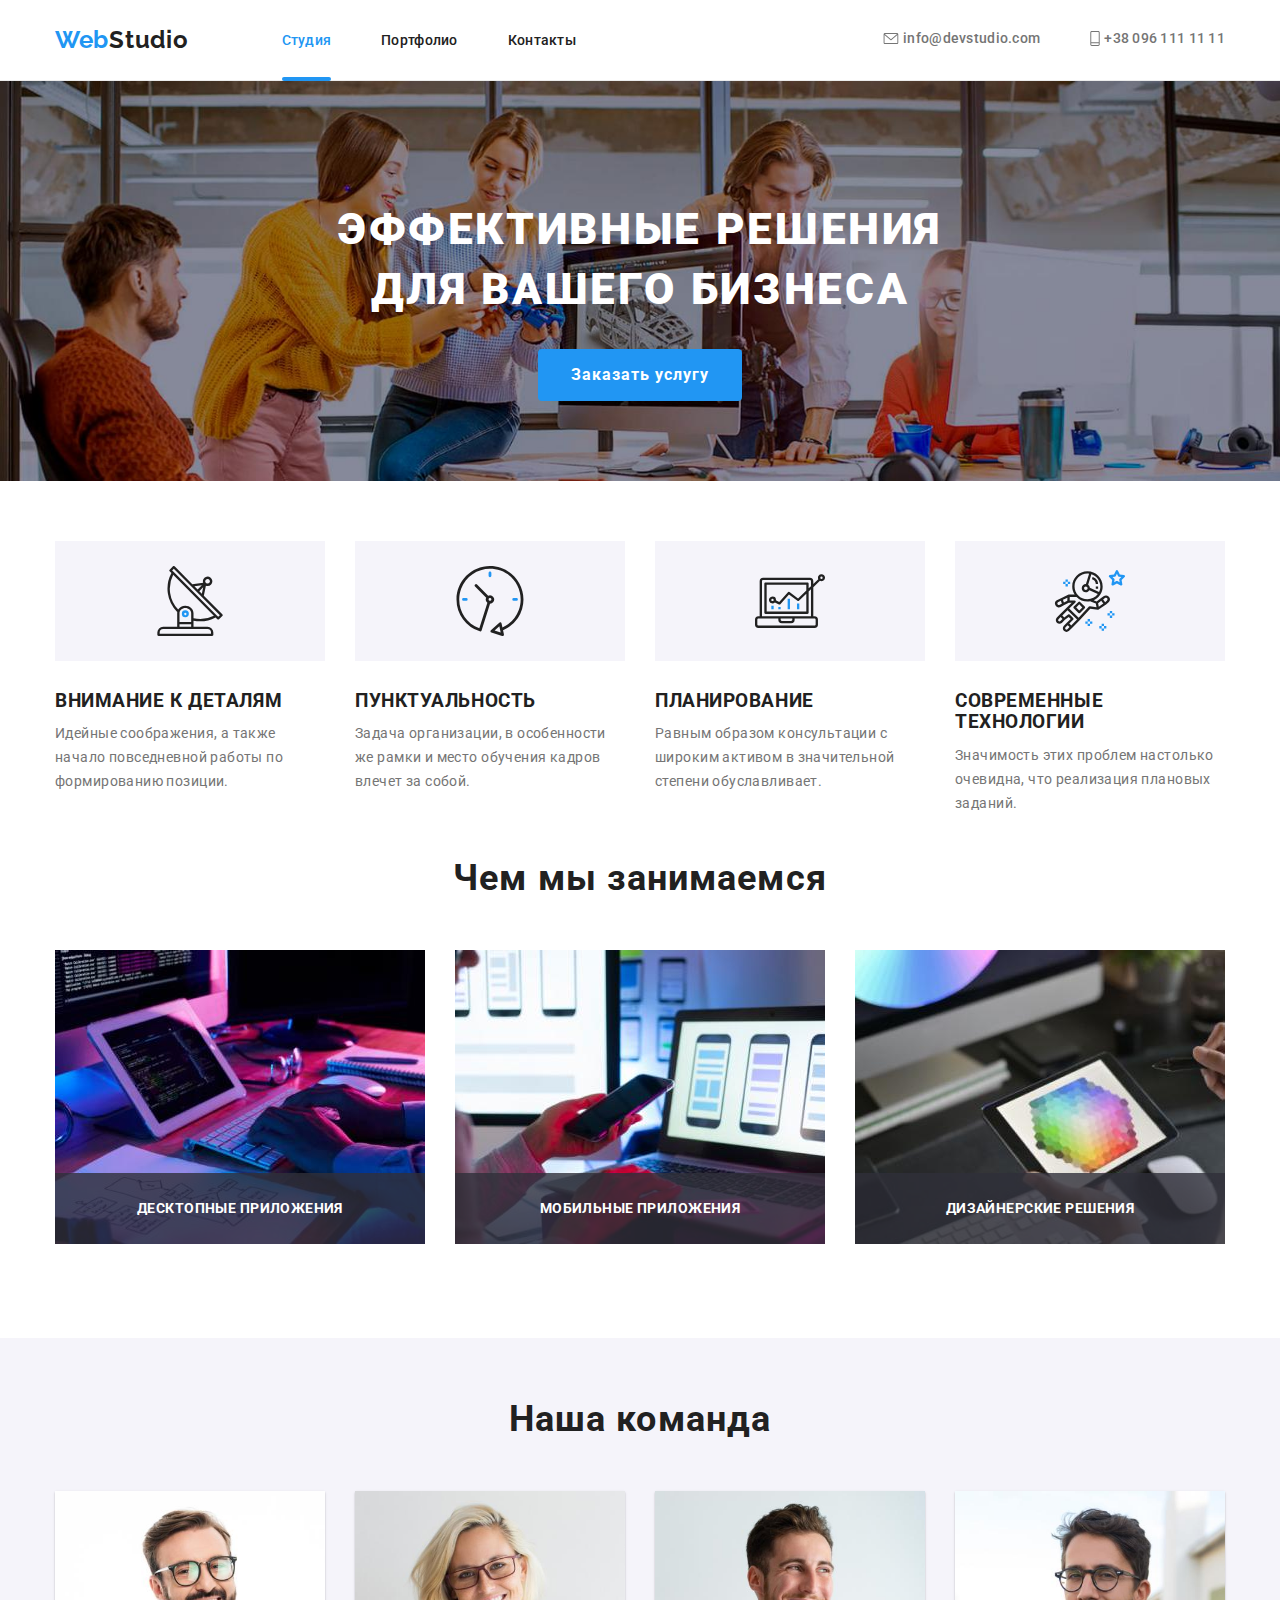
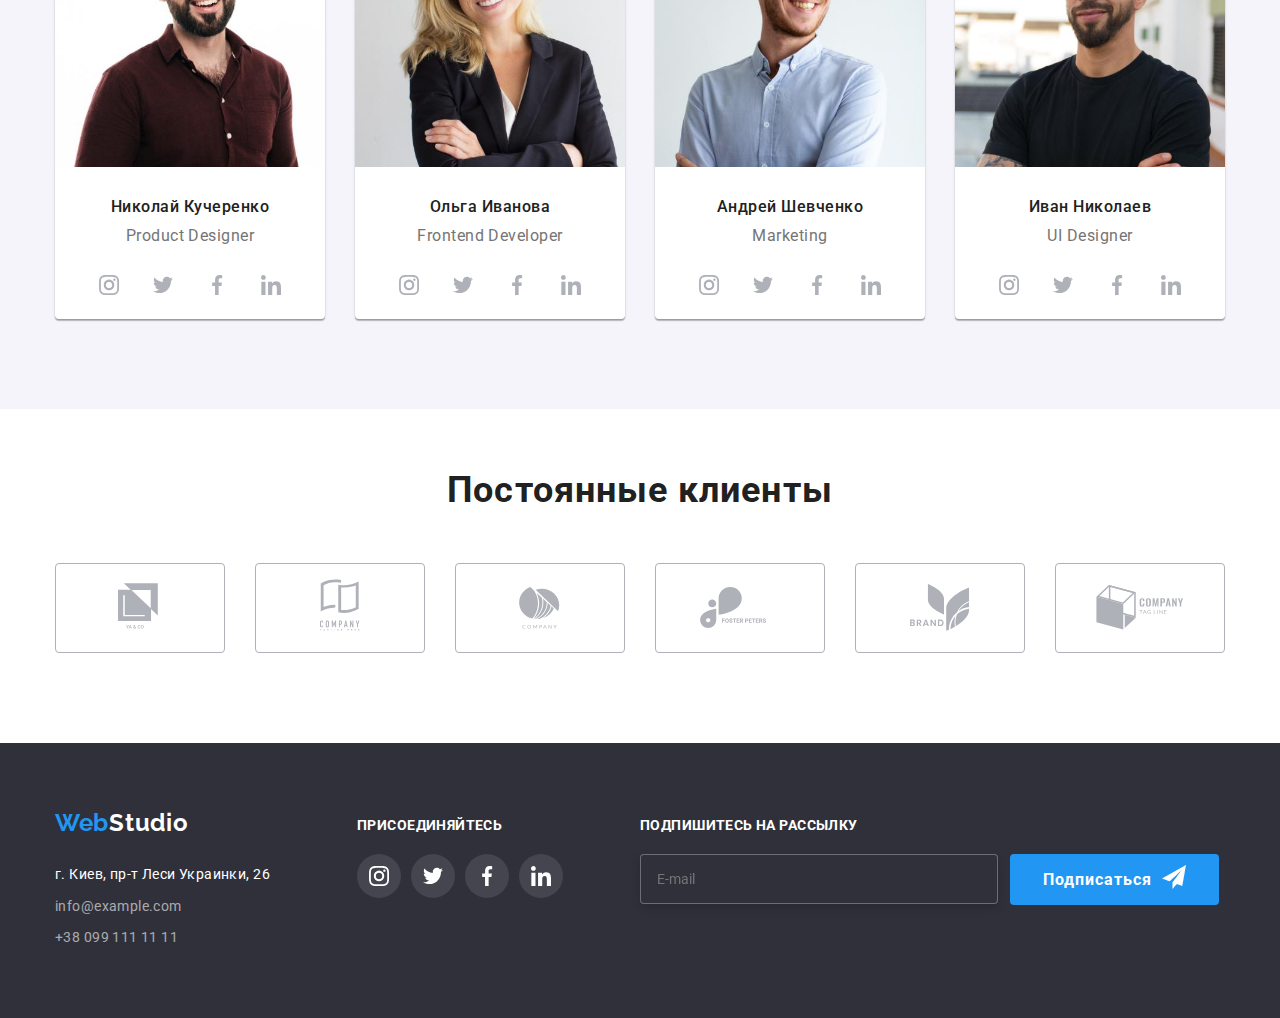
==== commit b08846fc: "хедер и -hight" ====
--- a/index.html
+++ b/index.html
@@ -243,8 +243,7 @@
           </li>
           <!--Ольга Иванова-->
           <li class="team-item">
-            <img src="./images/our-team/team2.jpg" srcset="./images/our-team/team2_2x.jpg 2x" alt="девушка в свитере"
-              width="270" height="260" />
+            <img src="./images/our-team/team2.jpg" srcset="./images/our-team/team2_2x.jpg 2x" alt="девушка в свитере" />
             <h3 class="team name">Ольга Иванова</h3>
             <h4 class="team profession" lang="en">Frontend Developer</h4>
             <div class="social-section">
@@ -287,8 +286,7 @@
 
           <!--Андрей Шевченко-->
           <li class="team-item">
-            <img src="./images/our-team/team3.jpg" srcset="./images/our-team/team3_2x.jpg 2x" alt="девушка в свитере"
-              width="270" height="260" />
+            <img src="./images/our-team/team3.jpg" srcset="./images/our-team/team3_2x.jpg 2x" alt="девушка в свитере" />
             <h3 class="team name">Андрей Шевченко</h3>
             <h4 class="team profession" lang="en">Marketing</h4>
             <div class="social-section">
@@ -331,8 +329,7 @@
 
           <!--Иван Николаев-->
           <li class="team-item">
-            <img src="./images/our-team/team4.jpg" srcset="./images/our-team/team4_2x.jpg 2x" alt="девушка в свитере"
-              width="270" height="260" />
+            <img src="./images/our-team/team4.jpg" srcset="./images/our-team/team4_2x.jpg 2x" alt="девушка в свитере" />
             <h3 class="team name">Иван Николаев</h3>
             <h4 class="team profession" lang="en">UI Designer</h4>
 
--- a/css/main.min.css
+++ b/css/main.min.css
@@ -1,2 +1,2 @@
-*{padding:0;margin:0;color:#212121}html{-webkit-box-sizing:border-box;box-sizing:border-box}img{display:block}body{color:#757575;font-family:"Roboto", sans-serif;margin:0;padding:0;font-style:normal;outline-offset:0}.visually-hidden{position:absolute !important;clip:rect(1px 1px 1px 1px);clip:rect(1px 1px 1px 1px);padding:0 !important;border:0 !important;height:1px !important;width:1px !important;overflow:hidden}h1,h2,h3,h4,h5{font-weight:700;margin-top:0;margin-bottom:0}a{text-decoration:none}ul,li{-webkit-padding-start:0;padding-inline-start:0;margin-top:0;margin-bottom:0;list-style-type:none}button{cursor:pointer}footer,.hero{background-color:#2f303a}.nav:hover,.nav:focus,.link:hover,.link:focus{color:#2196f3}.heading{font-weight:700;font-size:28px;line-height:1.1786;text-align:center;letter-spacing:0.03em;color:#212121;margin-bottom:30px}*{padding:0;margin:0;color:#212121}html{-webkit-box-sizing:border-box;box-sizing:border-box}img{display:block}body{color:#757575;font-family:"Roboto", sans-serif;margin:0;padding:0;font-style:normal;outline-offset:0}.visually-hidden{position:absolute !important;clip:rect(1px 1px 1px 1px);clip:rect(1px 1px 1px 1px);padding:0 !important;border:0 !important;height:1px !important;width:1px !important;overflow:hidden}h1,h2,h3,h4,h5{font-weight:700;margin-top:0;margin-bottom:0}a{text-decoration:none}ul,li{-webkit-padding-start:0;padding-inline-start:0;margin-top:0;margin-bottom:0;list-style-type:none}button{cursor:pointer}footer,.hero{background-color:#2f303a}.nav:hover,.nav:focus,.link:hover,.link:focus{color:#2196f3}.heading{font-weight:700;font-size:28px;line-height:1.1786;text-align:center;letter-spacing:0.03em;color:#212121;margin-bottom:30px}.container{margin:0 auto;padding-left:15px;padding-right:15px;width:100%}@media screen and (min-width: 480px){.container{width:480px}}@media screen and (min-width: 768px){.container{width:768px}}@media screen and (min-width: 1200px){.container{width:1200px}}button{outline:none;border:none}button:active,button:focus{outline:none;border:none}.submit-button,.hero-section .button,footer .hero-btn{display:inline-block;letter-spacing:0.06em;font-weight:700;font-size:16px;line-height:1.87em;text-align:center;color:#fff;background-color:#2196f3;padding:10px 32px;border:1px solid transparent;border-radius:4px;cursor:pointer}.submit-button:hover,.hero-section .button:hover,footer .hero-btn:hover{-webkit-box-shadow:0px 4px 4px rgba(0,0,0,0.15);box-shadow:0px 4px 4px rgba(0,0,0,0.15)}.portfolio-main .container .btn-item .button,.button{font-weight:500;font-size:16px;line-height:1.625;text-align:center;letter-spacing:0.03em;color:#212121;border:1px solid transparent;background:#f5f4fa;border-radius:4px;cursor:pointer;padding:6px 22px}.portfolio-main .container .btn-item .button:hover,.button:hover{background:#2196f3;color:#fff;-webkit-box-shadow:0px 3px 1px rgba(0,0,0,0.1),0px 1px 2px rgba(0,0,0,0.08),0px 2px 2px rgba(0,0,0,0.12);box-shadow:0px 3px 1px rgba(0,0,0,0.1),0px 1px 2px rgba(0,0,0,0.08),0px 2px 2px rgba(0,0,0,0.12);border-radius:4px}.logo,.logo-footer{display:inline-block;font-family:"Raleway", sans-serif;color:#2196f3;font-weight:700;font-size:24px;line-height:1.6667;letter-spacing:0.03em}.backdrop,.form-input,.submit-button,.social-link,.partners-list-item,.social-link-footer,footer .hero-btn,.portfolio-main .card-container .card-element,.card-img,.card-img .overlay{-webkit-transition-duration:250ms;transition-duration:250ms;-webkit-transition-property:all;transition-property:all;-webkit-transition-timing-function:cubic-bezier(0.4, 0, 0.2, 1);transition-timing-function:cubic-bezier(0.4, 0, 0.2, 1)}.header{position:relative;display:-webkit-box;display:-ms-flexbox;display:flex;padding-top:24px;padding-bottom:24px;margin-top:auto;margin-bottom:auto;border-bottom:1px solid #ececec}.header .nav{display:-webkit-box;display:-ms-flexbox;display:flex;-webkit-box-align:center;-ms-flex-align:center;align-items:center;-webkit-box-pack:justify;-ms-flex-pack:justify;justify-content:space-between;height:60px;padding-top:10px;padding-bottom:10px}.logo span{color:#212121}.contacts-list{margin-top:60px}@media screen and (min-width: 768px){.contacts-list{margin-top:0;margin-left:84px;text-align:left}}@media screen and (min-width: 1200px){.contacts-list{display:-webkit-box;display:-ms-flexbox;display:flex;margin-left:auto}.contacts-list .contacts-item+.contacts-item{margin-left:50px}}.contacts.link{font-weight:500;font-size:18px;line-height:1.2;letter-spacing:0.02em;display:-webkit-inline-box;display:-ms-inline-flexbox;display:inline-flex;-webkit-box-align:center;-ms-flex-align:center;align-items:center;color:#757575}.contacts.link:first-child{margin-bottom:16px}@media screen and (min-width: 768px){.contacts.link:first-child{margin-bottom:10px}}@media screen and (min-width: 1200px){.contacts.link:first-child{margin-bottom:0px}}.contacts.link:hover,.contacts.link:focus{-webkit-transition:cubic-bezier(0.4, 0, 0.2, 1);transition:cubic-bezier(0.4, 0, 0.2, 1);-webkit-transition-duration:250ms;transition-duration:250ms;color:#2196f3}.contacts.link:hover .contacts-svg,.contacts.link:focus .contacts-svg{-webkit-transition:cubic-bezier(0.4, 0, 0.2, 1);transition:cubic-bezier(0.4, 0, 0.2, 1);-webkit-transition-duration:250ms;transition-duration:250ms;fill:#2196f3}.contacts.link .contacts-svg{margin-right:4px}@media screen and (min-width: 768px){.contacts.link .contacts-svg{margin-top:0}}@media screen and (min-width: 768px){.contacts.link{font-size:12px}}@media screen and (min-width: 1230px){.contacts.link{font-size:14px}}.contacts-svg{fill:#757575;margin-right:3px}@media screen and (min-width: 768px){.contacts-svg{margin-top:0;margin-bottom:0}}@media screen and (max-width: 767px){.menu-button{display:-webkit-inline-box;display:-ms-inline-flexbox;display:inline-flex;margin:0;padding:10px;border:none;background-color:transparent}}@media screen and (min-width: 768px){.menu-button{display:none}}.menu-button{background-color:transparent}.burger-menu .icon-cross{display:none}.burger-menu.is-open .icon-menu{display:none}.burger-menu.is-open .icon-cross{display:block;fill:#212121}.burger-menu.is-open .icon-cross:hover,.burger-menu.is-open .icon-cross:focus{fill:#2196f3}.menu-button:hover .icon-cross,.menu-button:hover .icon-menu{fill:#2196f3}.nav{display:-webkit-box;display:-ms-flexbox;display:flex;-webkit-box-align:center;-ms-flex-align:center;align-items:center;-webkit-box-pack:justify;-ms-flex-pack:justify;justify-content:space-between;width:100%}.menu-button{margin-left:auto;background-color:inherit}.menu-button .icon-cross{display:none}.menu-button.is-open .icon-menu{display:block}.menu-button.is-open .icon-cross{display:none}.menu-button:focus .menu-button,.menu-button:hover .menu-button{fill:#2196f3;-webkit-transition:cubic-bezier(0.4, 0, 0.2, 1);transition:cubic-bezier(0.4, 0, 0.2, 1);-webkit-transition-duration:250ms;transition-duration:250ms}@media screen and (min-width: 768px){.menu-button{display:none}}.menu-container{display:none;position:absolute;top:101%;left:0;width:100%;text-align:center;background-color:#fff;z-index:50;-webkit-box-shadow:0px 4px 8px rgba(0,0,0,0.04),0px 2px 4px rgba(0,0,0,0.08),0px 1px 3px rgba(0,0,0,0.16);box-shadow:0px 4px 8px rgba(0,0,0,0.04),0px 2px 4px rgba(0,0,0,0.08),0px 1px 3px rgba(0,0,0,0.16)}.menu-container.is-open{display:block}.menu-container .menu-item+.menu-item{margin-top:40px}@media screen and (min-width: 768px){.menu-container .menu-item+.menu-item{margin-top:0}}@media screen and (min-width: 768px){.menu-container{display:-webkit-box;display:-ms-flexbox;display:flex;position:relative;top:0;left:0;margin-top:0;width:100%;-webkit-box-shadow:none;box-shadow:none}}.link{position:relative;font-weight:500;font-size:18px;line-height:1.2;letter-spacing:0.02em;color:#212121}@media screen and (min-width: 768px){.link{font-size:14px}}.link:hover,.link:focus{color:#2196f3;-webkit-transition:cubic-bezier(0.4, 0, 0.2, 1);transition:cubic-bezier(0.4, 0, 0.2, 1);-webkit-transition-duration:250ms;transition-duration:250ms}.link.current{color:#2196f3}.link.current{display:inline-block;position:relative}.link.current::after{position:absolute;display:block;content:'';width:100%;height:4px;background-color:#2196f3;border-radius:4px;margin:0 auto;margin-top:8px}@media screen and (min-width: 768px){.link.current::after{margin-top:42px}}.link.current:hover::after{width:100%}.menu-list{margin-top:60px}@media screen and (min-width: 768px){.menu-list{display:-webkit-box;display:-ms-flexbox;display:flex;-webkit-box-align:center;-ms-flex-align:center;align-items:center;margin-top:0;margin-left:88px}.menu-list .menu-item+.menu-item{margin-left:50px}}@media screen and (min-width: 1200px){.menu-list{margin-left:93px}}.backdrop{position:fixed;top:0;left:0;width:100%;height:100%;background:rgba(0,0,0,0.2);z-index:99;overflow:auto}.backdrop.is-hidden{opacity:0;visibility:hidden;pointer-events:none;overflow-y:scroll}.backdrop{position:fixed;top:0;left:0;width:100%;height:100%;background-color:rgba(0,0,0,0.2);overflow:auto;z-index:99}.modal{position:absolute;min-width:450px;max-height:609px;background-color:#fff;top:50%;left:50%;-webkit-transform:translate(-50%, -50%);transform:translate(-50%, -50%);margin-top:20px;padding:40px;-webkit-box-shadow:0px 1px 3px rgba(0,0,0,0.12),0px 1px 1px rgba(0,0,0,0.14),0px 2px 1px rgba(0,0,0,0.2);box-shadow:0px 1px 3px rgba(0,0,0,0.12),0px 1px 1px rgba(0,0,0,0.14),0px 2px 1px rgba(0,0,0,0.2);border-radius:4px;-webkit-animation:open-close 200ms;animation:open-close 200ms}.backdrop.is-hidden .modal{opacity:0;margin-top:50px;margin-top:50px;-webkit-transform:translate(-50%, -50%);transform:translate(-50%, -50%)}@-webkit-keyframes open-close{0%{-webkit-transform:scale(0);transform:scale(0)}50%{-webkit-transform:scale(0.5);transform:scale(0.5)}100%{-webkit-transform:scale(1);transform:scale(1)}}@keyframes open-close{0%{-webkit-transform:scale(0);transform:scale(0)}50%{-webkit-transform:scale(0.5);transform:scale(0.5)}100%{-webkit-transform:scale(1);transform:scale(1)}}.close-svg{position:absolute;top:50%;left:50%;-webkit-transform:translate(-50%, -50%);transform:translate(-50%, -50%);width:20px;height:20px;fill:#212121}.close-btn{position:absolute;top:8px;right:8px;width:30px;height:30px;background-color:#ffffff;border:1px solid rgba(0,0,0,0.1);border-radius:50%;cursor:pointer;text-align:center}.close-btn:hover .close-svg,.close-btn:focus .close-svg{fill:#2196f3}input:hover,input:focus,input:hover+.modal-svg,input:focus+.modal-svg,textarea:hover,textarea:focus{border-color:#2196f3;fill:#2196f3;outline:none}.group-title{font-weight:700;font-size:20px;line-height:1.5;text-align:center;letter-spacing:0.03em;color:#212121;padding:0 auto;margin-left:auto;margin-bottom:12px}.form-field{position:relative;margin:0}.form-field:last-child{text-align:center}.form-label{font-size:12px;line-height:1.2;letter-spacing:0.01em;color:#757575;margin-bottom:4px}.form-input{width:100%;min-height:40px;padding-left:35px;border:1px solid rgba(33,33,33,0.2);-webkit-box-sizing:border-box;box-sizing:border-box;border-radius:4px;font-size:14px;line-height:1.71;letter-spacing:0.03em;color:#757575;margin-bottom:10px}.form-input:hover,.form-input:focus{border-color:#2196f3;fill:#2196f3;outline:none}.form-input:focus+.form-label,.form-input:not(:placeholder-shown)+.form-label{-webkit-transform:translateY(-50px);transform:translateY(-50px);fill:#2196f3;border-color:#2196f3;color:#2196f3;cursor:pointer;outline:none}.modal-svg{position:absolute;top:32px;left:15px;width:12px;height:12px;fill:#212121}.textarea-input{width:100%;height:120px;resize:none;border-radius:4px;padding:12px 16px;margin-bottom:20px;resize:none;outline:none;border:1px solid rgba(33,33,33,0.2);-webkit-transition:all 250ms cubic-bezier(0.4, 0, 0.2, 1);transition:all 250ms cubic-bezier(0.4, 0, 0.2, 1);color:rgba(117,117,117,0.5)}.textarea-input:hover,.textarea-input:focus{border-color:#2196f3;fill:#2196f3;outline:none}.checkbox{-webkit-appearance:none;-moz-appearance:none;appearance:none;position:absolute;overflow:hidden;outline:none;border:none;margin-top:4px}.checkbox::before{content:'';display:inline-block;border:1px solid #a39e9e;border-radius:4px;width:16px;height:15px;background-color:transparent;vertical-align:baseline;-webkit-transition:all 250ms cubic-bezier(0.4, 0, 0.2, 1);transition:all 250ms cubic-bezier(0.4, 0, 0.2, 1)}.checkbox::after{position:absolute;left:0px;content:'';border-radius:4px;display:inline-block;width:16px;height:16px;background-image:url(../images/SVG/icon-check.svg);-webkit-transform:translatey(35px);transform:translatey(35px);-webkit-transition:all 250ms cubic-bezier(0.4, 0, 0.2, 1);transition:all 250ms cubic-bezier(0.4, 0, 0.2, 1)}.checkbox:checked::after{-webkit-transform:translatey(0);transform:translatey(0)}.checkbox-text{font-size:12px;line-height:1.667;letter-spacing:0.03em;color:#757575;margin-left:23px}.contract u{font-size:12px;line-height:1.667;letter-spacing:0.03em;color:#2196f3;text-decoration:underline}.checkbox-icon{margin:0;width:15px;height:15px;border-radius:4px}.checkbox:checked+.icon{background-image:url(../images/SVG/icon-check.svg);background-size:contain;background-origin:border-box;border:2px solid #2196f3;border:none}.submit{text-align:center;margin-top:30px}.submit-button{min-width:200px;min-height:50px;display:inline-block;padding:10px 32px;background:#2196f3;-webkit-box-shadow:0px 4px 4px rgba(0,0,0,0.15);box-shadow:0px 4px 4px rgba(0,0,0,0.15);border-radius:4px}.submit-button:hover,.submit-button:focus{color:#212121}.hero-section{width:100%;height:400px;padding-top:118px;padding-bottom:118px;text-align:center;background-image:-webkit-gradient(linear, left top, left bottom, from(rgba(47,48,58,0.4)), to(rgba(47,48,58,0.4))),url("../images/hero/hero_bg.jpg");background-image:linear-gradient(rgba(47,48,58,0.4), rgba(47,48,58,0.4)),url("../images/hero/hero_bg.jpg");background-size:cover;background-repeat:no-repeat}@media (-webkit-min-device-pixel-ratio: 2), (min-resolution: 2dppx){.hero-section{background-image:url("../images/hero/hero_bg_2x.jpg")}}@media screen and (min-width: 480px){.hero-section{background-image:url("../images/hero/hero_768.jpg")}}@media screen and (min-width: 480px) and (-webkit-min-device-pixel-ratio: 2), screen and (min-width: 480px) and (min-resolution: 2dppx){.hero-section{background-image:url("../images/hero/hero_768_2x.jpg")}}@media screen and (min-width: 769px){.hero-section{background-image:url("../images/hero/hero_1200.jpg")}}@media screen and (min-width: 769px) and (-webkit-min-device-pixel-ratio: 2), screen and (min-width: 769px) and (min-resolution: 2dppx){.hero-section{background-image:url("../images/hero/hero_1200_2x.jpg")}}.hero-section .button{min-width:200px;min-height:50px}.hero-heading{font-weight:900;font-size:26px;line-height:1.62;letter-spacing:0.06em;text-transform:uppercase;color:#fff;margin-bottom:30px}@media (max-width: 1199px){.hero-heading{max-width:360px;margin:0 auto;margin-bottom:30px}}.features-section{padding-top:60px;padding-bottom:60px}.features-list{display:-webkit-box;display:-ms-flexbox;display:flex;-ms-flex-wrap:wrap;flex-wrap:wrap;-webkit-box-align:center;-ms-flex-align:center;align-items:center}.features-item{display:-webkit-inline-box;display:-ms-inline-flexbox;display:inline-flex;-ms-flex-wrap:wrap;flex-wrap:wrap;width:100%;height:226px;background:#ffffff;margin-bottom:30px}@media screen and (min-width: 768px){.features-item{width:calc((100% - 30px) / 2)}.features-item:nth-child(odd){margin-right:30px}}@media screen and (min-width: 1200px){.features-item{width:calc((100% - 90px) / 4)}.features-item:not(:last-child){margin-right:30px}}.features-item:nth-child(1)::before{background-image:url(../images/features/tv-table.svg);display:block;content:'';width:100%;height:120px;background-color:#f5f4fa;background-repeat:no-repeat;background-position:50% 50%}.features-item:nth-child(2)::before{background-image:url(../images/features/clock.svg);display:block;content:'';width:100%;height:120px;background-color:#f5f4fa;background-repeat:no-repeat;background-position:50% 50%}.features-item:nth-child(3)::before{background-image:url(../images/features/computer.svg);display:block;content:'';width:100%;height:120px;background-color:#f5f4fa;background-repeat:no-repeat;background-position:50% 50%}.features-item:nth-child(4)::before{background-image:url(../images/features/astronaut.svg);display:block;content:'';width:100%;height:120px;background-color:#f5f4fa;background-repeat:no-repeat;background-position:50% 50%}.title{font-weight:700;line-height:1.1428;letter-spacing:0.03em;text-transform:uppercase;color:#212121;margin-top:30px;text-align:center;margin-bottom:10px}@media screen and (min-width: 768px){.title{text-align:left}}.title-text{font-size:14px;line-height:1.71;letter-spacing:0.03em;color:#757575}@media screen and (max-width: 1199px){.work-section{display:none}}.work-section{display:none;padding-bottom:94px}@media screen and (min-width: 1200px){.work-section{display:block}}.heading{font-weight:700;font-size:36px;line-height:1.2em;text-align:center;letter-spacing:0.03em;margin-bottom:50px}.work-list{display:-webkit-box;display:-ms-flexbox;display:flex}.work-list .work-item+.work-item{margin-left:30px}.work-item{position:relative}.work-title{font-weight:700;font-size:14px;line-height:1.2em;text-align:center;letter-spacing:0.03em;text-transform:uppercase;color:#fff;position:absolute;left:0;bottom:0;width:100%;padding-top:27px;padding-bottom:27px;background-color:rgba(47,48,58,0.8)}.team-section{padding-top:60px;padding-bottom:60px;background:#f5f4fa}.team-list{display:-webkit-box;display:-ms-flexbox;display:flex;-ms-flex-wrap:wrap;flex-wrap:wrap;-webkit-box-align:center;-ms-flex-align:center;align-items:center}.team-item{width:100%;height:auto;background:#ffffff;-webkit-box-shadow:0px 1px 3px rgba(0,0,0,0.12),0px 1px 1px rgba(0,0,0,0.14),0px 2px 1px rgba(0,0,0,0.2);box-shadow:0px 1px 3px rgba(0,0,0,0.12),0px 1px 1px rgba(0,0,0,0.14),0px 2px 1px rgba(0,0,0,0.2);border-radius:0px 0px 4px 4px;margin-bottom:30px}@media screen and (min-width: 768px){.team-item{width:calc((100% - 30px) / 2)}.team-item:nth-child(odd){margin-right:30px}}@media screen and (min-width: 1200px){.team-item{width:calc((100% - 90px) / 4)}.team-item:not(:last-child){margin-right:30px}}.team-item img{width:100%;height:460px;margin-bottom:30px}.team .name{font-weight:500;font-size:16px;line-height:1.1875;text-align:center;letter-spacing:0.03em;color:#212121;margin-bottom:10px}.team .profession{font-weight:400;font-size:16px;line-height:1.1875;text-align:center;letter-spacing:0.03em;color:#757575;margin-bottom:30px}.social-list{width:206px;height:44px;display:-webkit-box;display:-ms-flexbox;display:flex;-ms-flex-pack:distribute;justify-content:space-around;-webkit-box-align:center;-ms-flex-align:center;align-items:center;margin:0 auto;padding-bottom:24px}.social-item svg{fill:#757575}.social-section{width:206px;height:44px;-webkit-box-pack:center;-ms-flex-pack:center;justify-content:center;margin:0 auto}.social-list{display:-webkit-box;display:-ms-flexbox;display:flex}.social-item:not(:last-child){margin-right:10px}.social-link{display:-webkit-box;display:-ms-flexbox;display:flex;-webkit-box-align:center;-ms-flex-align:center;align-items:center;-webkit-box-pack:center;-ms-flex-pack:center;justify-content:center;border-radius:50%;border:1px solid transparent;background-color:transparent;width:44px;height:44px;fill:#fff;background:rgba(255,255,255,0.1)}.social-link:hover,.social-link:focus,.social-link:hover .social-icon,.social-link:focus .social-icon{fill:#fff;border:1px solid #2196f3;background-color:#2196f3}.social-link .social-icon{fill:#AFB1B8}.partners-section{padding-top:60px;padding-bottom:60px}.partners-section .heading{text-align:center;margin-bottom:50px}.partners-section .partners-list{display:-webkit-box;display:-ms-flexbox;display:flex;-ms-flex-wrap:wrap;flex-wrap:wrap}.partners-list-item{display:-webkit-box;display:-ms-flexbox;display:flex;-webkit-box-align:center;-ms-flex-align:center;align-items:center;-webkit-box-pack:center;-ms-flex-pack:center;justify-content:center;width:calc((100% - 30px) / 2);height:90px;margin-bottom:30px;border:1px solid #afb1b8;border-radius:4px}.partners-list-item:nth-child(odd){margin-right:30px}.partners-list-item:hover{border-color:#2196f3}.partners-list-item:hover .partners{fill:#2196f3}@media screen and (min-width: 768px){.partners-list-item{width:calc((100% - 60px) / 3);margin-right:30px}.partners-list-item:nth-child(3n){margin-right:0px}}@media screen and (min-width: 1230px){.partners-list-item{width:calc((100% - 150px) / 6)}.partners-list-item:not(:last-child){margin-right:30px}}.partners-logo{display:-webkit-box;display:-ms-flexbox;display:flex;-webkit-box-align:center;-ms-flex-align:center;align-items:center;-webkit-box-pack:center;-ms-flex-pack:center;justify-content:center}.partners{fill:#afb1b8}.footer{padding-top:60px;padding-bottom:60px;background-color:#2f303a}.footer .container{text-align:center}@media screen and (min-width: 768px){.footer .container{display:-webkit-box;display:-ms-flexbox;display:flex;-ms-flex-wrap:wrap;flex-wrap:wrap}}@media screen and (min-width: 768px){.wrapper:not(:last-child){width:calc((100% - 30px) / 2)}.wrapper:last-child{width:100%}}@media screen and (min-width: 1200px){.wrapper:not(:last-child){width:calc((50% - 45px) / 2)}.wrapper:last-child{width:50%;margin-right:0;margin-left:auto}}.logo-footer{color:#2196f3}.logo-footer span{color:#fff}.footer{text-align:center}@media screen and (min-width: 1200px){.tablet-container{text-align:left}}.address-link{display:inline-block;font-size:14px;line-height:1.71em;letter-spacing:0.03em;margin-bottom:8px;color:rgba(255,255,255,0.6)}.address-link.map{color:#fff;margin-top:20px}.join-us-section{width:206px;margin:0 auto;text-align:center;margin-bottom:60px;margin-top:60px}@media screen and (min-width: 768px){.join-us-section{margin:0;margin-top:15px}}@media screen and (min-width: 1200px){.join-us-section{text-align:left}}.join-us-title{width:206px;font-weight:700;font-size:14px;line-height:1.14;letter-spacing:0.03em;text-transform:uppercase;color:#fff;margin:0 auto;margin-top:0px;margin-bottom:20px;-webkit-box-pack:center;-ms-flex-pack:center;justify-content:center}.social-section-footer{width:206px;max-height:44px;-webkit-box-pack:center;-ms-flex-pack:center;justify-content:center;margin:0 auto}.social-list-footer{display:-webkit-box;display:-ms-flexbox;display:flex}.social-item-footer:not(:last-child){margin-right:10px}.social-link-footer{display:-webkit-box;display:-ms-flexbox;display:flex;-webkit-box-align:center;-ms-flex-align:center;align-items:center;-webkit-box-pack:center;-ms-flex-pack:center;justify-content:center;border-radius:50%;border:1px solid transparent;background-color:transparent;width:44px;height:44px;background:rgba(255,255,255,0.1)}.social-link-footer:hover,.social-link-footer:focus,.social-link-footer:hover .social-icon,.social-link-footer:focus .social-icon{fill:#fff;border:1px solid #2196f3;background-color:#2196f3}.social-link-footer .social-icon-footer{fill:#fff}strong{display:inline-block;text-transform:uppercase}.subscription{font-weight:500;font-size:14px;line-height:1.14;letter-spacing:0.03em;color:#fff;margin-top:60px}@media screen and (min-width: 1200px){.subscription{margin-top:15px;text-align:left}}.subscription .colortext{display:-webkit-inline-box;display:-ms-inline-flexbox;display:inline-flex;height:50px;border:1px solid rgba(255,255,255,0.3);border-radius:4px;-webkit-filter:drop-shadow(0px 4px 4px rgba(0,0,0,0.15));filter:drop-shadow(0px 4px 4px rgba(0,0,0,0.15));color:#fff;background-color:#2f303a;padding-left:16px;margin-bottom:20px}@media screen and (min-width: 0px){.subscription .colortext{width:100%}}@media screen and (min-width: 480px){.subscription .colortext{width:450px}}@media screen and (min-width: 1200px){.subscription .colortext{max-width:358px;margin-bottom:0;margin-right:12px}}.subscription-title{min-width:206px;font-weight:700;font-size:14px;line-height:1.14;letter-spacing:0.03em;text-transform:uppercase;color:#fff;margin:0 auto;margin-top:0px;margin-bottom:20px;-webkit-box-pack:center;-ms-flex-pack:center;justify-content:center}footer .hero-btn{display:-webkit-box;display:-ms-flexbox;display:flex;margin:0 auto}footer .hero-btn img{margin-left:10px}@media screen and (min-width: 1200px){.subscription-form{display:-webkit-inline-box;display:-ms-inline-flexbox;display:inline-flex;margin:0}}.portfolio-main .container{text-align:center}.portfolio-main .container .btn-list{display:-webkit-box;display:-ms-flexbox;display:flex;-ms-flex-wrap:wrap;flex-wrap:wrap;margin-bottom:25px}@media screen and (min-width: 768px){.portfolio-main .container .btn-list{display:-webkit-inline-box;display:-ms-inline-flexbox;display:inline-flex;-webkit-box-pack:center;-ms-flex-pack:center;justify-content:center;margin-bottom:30px}}@media screen and (min-width: 1200px){.portfolio-main .container .btn-list{display:-webkit-inline-box;display:-ms-inline-flexbox;display:inline-flex;-webkit-box-pack:center;-ms-flex-pack:center;justify-content:center;margin-bottom:50px}}.portfolio-main .container .btn-item{margin-right:8px;border-radius:4px;margin-bottom:15px}.portfolio-main .container .btn-item:hover .button,.portfolio-main .container .btn-item:focus .button{background:#2196f3;color:#ffffff;-webkit-box-shadow:0px 3px 1px rgba(0,0,0,0.1),0px 1px 2px rgba(0,0,0,0.08),0px 2px 2px rgba(0,0,0,0.12);box-shadow:0px 3px 1px rgba(0,0,0,0.1),0px 1px 2px rgba(0,0,0,0.08),0px 2px 2px rgba(0,0,0,0.12)}.button{background-color:#f5f4fa;color:#212121}.portfolio-main{padding-top:60px;padding-bottom:60px}@media screen and (min-width: 1200px){.portfolio-main{padding-bottom:64px}}.portfolio-main .card-container{display:-webkit-box;display:-ms-flexbox;display:flex;-ms-flex-wrap:wrap;flex-wrap:wrap}@media screen and (min-width: 768px){.portfolio-main .card-container{-webkit-box-align:center;-ms-flex-align:center;align-items:center;-webkit-box-pack:left;-ms-flex-pack:left;justify-content:left;margin-bottom:0px}}@media screen and (min-width: 1200px){.portfolio-main .card-container{-webkit-box-align:center;-ms-flex-align:center;align-items:center;-webkit-box-pack:center;-ms-flex-pack:center;justify-content:center;margin-bottom:0px}}.portfolio-main .card-container .card-element{overflow:hidden;width:100%;margin-bottom:30px;background:#fff;border:1px solid #eeeeee;-webkit-box-sizing:border-box;box-sizing:border-box}.portfolio-main .card-container .card-element:first-child{margin-bottom:66px}.portfolio-main .card-container .card-element:last-child{margin-bottom:0}@media screen and (min-width: 480px){.portfolio-main .card-container .card-element{margin-bottom:30px}}@media screen and (min-width: 768px){.portfolio-main .card-container .card-element{width:calc((100% - 30px) / 2);margin-right:30px}.portfolio-main .card-container .card-element:nth-child(2n+2){margin-right:0}.portfolio-main .card-container .card-element:last-child{margin-bottom:0}}@media screen and (min-width: 1200px){.portfolio-main .card-container .card-element{width:calc((100% - 60px) / 3);margin-right:0}.portfolio-main .card-container .card-element:not(:nth-child(3n)){margin-right:30px}.portfolio-main .card-container .card-element:first-child{margin-bottom:30px}.portfolio-main .card-container .card-element:last-child{margin-bottom:30px}}.portfolio-main .card-container .card-element:hover,.portfolio-main .card-container .card-element:focus{cursor:pointer;-webkit-box-shadow:0px 1px 1px rgba(0,0,0,0.12),0px 4px 4px rgba(0,0,0,0.06),1px 4px 6px rgba(0,0,0,0.16);box-shadow:0px 1px 1px rgba(0,0,0,0.12),0px 4px 4px rgba(0,0,0,0.06),1px 4px 6px rgba(0,0,0,0.16)}.portfolio-main .card-container .card-element:hover .overlay,.portfolio-main .card-container .card-element:focus .overlay{-webkit-transform:translateY(0);transform:translateY(0);overflow:hidden}.card-img{width:100%;height:294px;position:relative;overflow:hidden}@media screen and (min-width: 768px){.card-img{width:354px;height:294px}}@media screen and (min-width: 1200px){.card-img{width:370px;height:294px}}.card-img .overlay{position:absolute;top:0;left:0;width:100%;height:100%;background-color:#2196f3;-webkit-transform:translatey(100%);transform:translatey(100%);padding:63px 24px}.card-img .overlay-text{font-size:18px;line-height:1.556;letter-spacing:0.03em;color:#fff}.card-img img{width:100%;height:100%}.card-title{display:inline;margin:20px 24px}.card-title .img{padding-left:24px;width:100%}.card-title .img-title{font-weight:700;font-size:18px;line-height:2;letter-spacing:0.06em;color:#212121;padding-top:20px;padding-bottom:4px;padding-left:24px;padding-right:24px;text-align:left;margin:0px auto}.card-title .img-description{font-size:16px;line-height:1.87;letter-spacing:0.03em;color:#757575;padding-left:24px;padding-right:24px;text-align:left}
+*{padding:0;margin:0;color:#212121}html{-webkit-box-sizing:border-box;box-sizing:border-box}img{display:block}body{color:#757575;font-family:"Roboto", sans-serif;margin:0;padding:0;font-style:normal;outline-offset:0}.visually-hidden{position:absolute !important;clip:rect(1px 1px 1px 1px);clip:rect(1px 1px 1px 1px);padding:0 !important;border:0 !important;height:1px !important;width:1px !important;overflow:hidden}h1,h2,h3,h4,h5{font-weight:700;margin-top:0;margin-bottom:0}a{text-decoration:none}ul,li{-webkit-padding-start:0;padding-inline-start:0;margin-top:0;margin-bottom:0;list-style-type:none}button{cursor:pointer}footer,.hero{background-color:#2f303a}.nav:hover,.nav:focus,.link:hover,.link:focus{color:#2196f3}.heading{font-weight:700;font-size:28px;line-height:1.1786;text-align:center;letter-spacing:0.03em;color:#212121;margin-bottom:30px}*{padding:0;margin:0;color:#212121}html{-webkit-box-sizing:border-box;box-sizing:border-box}img{display:block}body{color:#757575;font-family:"Roboto", sans-serif;margin:0;padding:0;font-style:normal;outline-offset:0}.visually-hidden{position:absolute !important;clip:rect(1px 1px 1px 1px);clip:rect(1px 1px 1px 1px);padding:0 !important;border:0 !important;height:1px !important;width:1px !important;overflow:hidden}h1,h2,h3,h4,h5{font-weight:700;margin-top:0;margin-bottom:0}a{text-decoration:none}ul,li{-webkit-padding-start:0;padding-inline-start:0;margin-top:0;margin-bottom:0;list-style-type:none}button{cursor:pointer}footer,.hero{background-color:#2f303a}.nav:hover,.nav:focus,.link:hover,.link:focus{color:#2196f3}.heading{font-weight:700;font-size:28px;line-height:1.1786;text-align:center;letter-spacing:0.03em;color:#212121;margin-bottom:30px}.container{margin:0 auto;padding-left:15px;padding-right:15px;width:100%}@media screen and (min-width: 480px){.container{width:480px}}@media screen and (min-width: 768px){.container{width:768px}}@media screen and (min-width: 1200px){.container{width:1200px}}button{outline:none;border:none}button:active,button:focus{outline:none;border:none}.submit-button,.hero-section .button,footer .hero-btn{display:inline-block;letter-spacing:0.06em;font-weight:700;font-size:16px;line-height:1.87em;text-align:center;color:#fff;background-color:#2196f3;padding:10px 32px;border:1px solid transparent;border-radius:4px;cursor:pointer}.submit-button:hover,.hero-section .button:hover,footer .hero-btn:hover{-webkit-box-shadow:0px 4px 4px rgba(0,0,0,0.15);box-shadow:0px 4px 4px rgba(0,0,0,0.15)}.portfolio-main .container .btn-item .button,.button{font-weight:500;font-size:16px;line-height:1.625;text-align:center;letter-spacing:0.03em;color:#212121;border:1px solid transparent;background:#f5f4fa;border-radius:4px;cursor:pointer;padding:6px 22px}.portfolio-main .container .btn-item .button:hover,.button:hover{background:#2196f3;color:#fff;-webkit-box-shadow:0px 3px 1px rgba(0,0,0,0.1),0px 1px 2px rgba(0,0,0,0.08),0px 2px 2px rgba(0,0,0,0.12);box-shadow:0px 3px 1px rgba(0,0,0,0.1),0px 1px 2px rgba(0,0,0,0.08),0px 2px 2px rgba(0,0,0,0.12);border-radius:4px}.logo,.logo-footer{display:inline-block;font-family:"Raleway", sans-serif;color:#2196f3;font-weight:700;font-size:24px;line-height:1.6667;letter-spacing:0.03em}.backdrop,.form-input,.submit-button,.social-link,.partners-list-item,.social-link-footer,footer .hero-btn,.portfolio-main .card-container .card-element,.card-img,.card-img .overlay{-webkit-transition-duration:250ms;transition-duration:250ms;-webkit-transition-property:all;transition-property:all;-webkit-transition-timing-function:cubic-bezier(0.4, 0, 0.2, 1);transition-timing-function:cubic-bezier(0.4, 0, 0.2, 1)}.header{position:relative;display:-webkit-box;display:-ms-flexbox;display:flex;margin-top:auto;margin-bottom:auto;border-bottom:1px solid #ececec}@media screen and (min-width: 481px){.header{padding-top:10px;padding-bottom:10px}}.header .nav{display:-webkit-box;display:-ms-flexbox;display:flex;-webkit-box-align:center;-ms-flex-align:center;align-items:center;-webkit-box-pack:justify;-ms-flex-pack:justify;justify-content:space-between;height:60px}.logo span{color:#212121}.contacts-list{margin-top:60px}@media screen and (min-width: 768px){.contacts-list{margin-top:0;margin-left:84px;text-align:left}}@media screen and (min-width: 1200px){.contacts-list{display:-webkit-box;display:-ms-flexbox;display:flex;margin-left:auto}.contacts-list .contacts-item+.contacts-item{margin-left:50px}}.contacts.link{font-weight:500;font-size:18px;line-height:1.2;letter-spacing:0.02em;display:-webkit-inline-box;display:-ms-inline-flexbox;display:inline-flex;-webkit-box-align:center;-ms-flex-align:center;align-items:center;color:#757575}.contacts.link:first-child{margin-bottom:16px}@media screen and (min-width: 768px){.contacts.link:first-child{margin-bottom:10px}}@media screen and (min-width: 1200px){.contacts.link:first-child{margin-bottom:0px}}.contacts.link:hover,.contacts.link:focus{-webkit-transition:cubic-bezier(0.4, 0, 0.2, 1);transition:cubic-bezier(0.4, 0, 0.2, 1);-webkit-transition-duration:250ms;transition-duration:250ms;color:#2196f3}.contacts.link:hover .contacts-svg,.contacts.link:focus .contacts-svg{-webkit-transition:cubic-bezier(0.4, 0, 0.2, 1);transition:cubic-bezier(0.4, 0, 0.2, 1);-webkit-transition-duration:250ms;transition-duration:250ms;fill:#2196f3}.contacts.link .contacts-svg{margin-right:4px}@media screen and (min-width: 768px){.contacts.link .contacts-svg{margin-top:0}}@media screen and (min-width: 768px){.contacts.link{font-size:12px}}@media screen and (min-width: 1230px){.contacts.link{font-size:14px}}.contacts-svg{fill:#757575;margin-right:3px}@media screen and (min-width: 768px){.contacts-svg{margin-top:0;margin-bottom:0}}@media screen and (max-width: 767px){.menu-button{display:-webkit-inline-box;display:-ms-inline-flexbox;display:inline-flex;margin:0;padding:10px;border:none;background-color:transparent}}@media screen and (min-width: 768px){.menu-button{display:none}}.menu-button{background-color:transparent}.burger-menu .icon-cross{display:none}.burger-menu.is-open .icon-menu{display:none}.burger-menu.is-open .icon-cross{display:block;fill:#212121}.burger-menu.is-open .icon-cross:hover,.burger-menu.is-open .icon-cross:focus{fill:#2196f3}.menu-button:hover .icon-cross,.menu-button:hover .icon-menu{fill:#2196f3}.nav{display:-webkit-box;display:-ms-flexbox;display:flex;-webkit-box-align:center;-ms-flex-align:center;align-items:center;-webkit-box-pack:justify;-ms-flex-pack:justify;justify-content:space-between;width:100%}.menu-button{margin-left:auto;background-color:inherit}.menu-button .icon-cross{display:none}.menu-button.is-open .icon-menu{display:block}.menu-button.is-open .icon-cross{display:none}.menu-button:focus .menu-button,.menu-button:hover .menu-button{fill:#2196f3;-webkit-transition:cubic-bezier(0.4, 0, 0.2, 1);transition:cubic-bezier(0.4, 0, 0.2, 1);-webkit-transition-duration:250ms;transition-duration:250ms}@media screen and (min-width: 768px){.menu-button{display:none}}.menu-container{display:none;position:absolute;top:101%;left:0;width:100%;text-align:center;background-color:#fff;z-index:50;-webkit-box-shadow:0px 4px 8px rgba(0,0,0,0.04),0px 2px 4px rgba(0,0,0,0.08),0px 1px 3px rgba(0,0,0,0.16);box-shadow:0px 4px 8px rgba(0,0,0,0.04),0px 2px 4px rgba(0,0,0,0.08),0px 1px 3px rgba(0,0,0,0.16)}.menu-container.is-open{display:block}.menu-container .menu-item+.menu-item{margin-top:40px}@media screen and (min-width: 768px){.menu-container .menu-item+.menu-item{margin-top:0}}@media screen and (min-width: 768px){.menu-container{display:-webkit-box;display:-ms-flexbox;display:flex;position:relative;top:0;left:0;margin-top:0;width:100%;-webkit-box-shadow:none;box-shadow:none}}.link{position:relative;font-weight:500;font-size:18px;line-height:1.2;letter-spacing:0.02em;color:#212121}@media screen and (min-width: 768px){.link{font-size:14px}}.link:hover,.link:focus{color:#2196f3;-webkit-transition:cubic-bezier(0.4, 0, 0.2, 1);transition:cubic-bezier(0.4, 0, 0.2, 1);-webkit-transition-duration:250ms;transition-duration:250ms}.link.current{color:#2196f3}.link.current{display:inline-block;position:relative}.link.current::after{position:absolute;display:block;content:"";width:100%;height:4px;background-color:#2196f3;border-radius:4px;margin:0 auto;margin-top:8px}@media screen and (min-width: 768px){.link.current::after{margin-top:28px}}.link.current:hover::after{width:100%}.menu-list{margin-top:60px}@media screen and (min-width: 768px){.menu-list{display:-webkit-box;display:-ms-flexbox;display:flex;-webkit-box-align:center;-ms-flex-align:center;align-items:center;margin-top:0;margin-left:88px}.menu-list .menu-item+.menu-item{margin-left:50px}}@media screen and (min-width: 1200px){.menu-list{margin-left:93px}}.backdrop{position:fixed;top:0;left:0;width:100%;height:100%;background:rgba(0,0,0,0.2);z-index:99;overflow:auto}.backdrop.is-hidden{opacity:0;visibility:hidden;pointer-events:none;overflow-y:scroll}.backdrop{position:fixed;top:0;left:0;width:100%;height:100%;background-color:rgba(0,0,0,0.2);overflow:auto;z-index:99}.modal{position:absolute;width:100%;max-width:450px;max-height:609px;background-color:#fff;top:50%;left:50%;-webkit-transform:translate(-50%, -50%);transform:translate(-50%, -50%);margin-top:20px;padding:40px;-webkit-box-shadow:0px 1px 3px rgba(0,0,0,0.12),0px 1px 1px rgba(0,0,0,0.14),0px 2px 1px rgba(0,0,0,0.2);box-shadow:0px 1px 3px rgba(0,0,0,0.12),0px 1px 1px rgba(0,0,0,0.14),0px 2px 1px rgba(0,0,0,0.2);border-radius:4px;-webkit-animation:open-close 200ms;animation:open-close 200ms}.backdrop.is-hidden .modal{opacity:0;margin-top:50px;margin-top:50px;-webkit-transform:translate(-50%, -50%);transform:translate(-50%, -50%)}@-webkit-keyframes open-close{0%{-webkit-transform:scale(0);transform:scale(0)}50%{-webkit-transform:scale(0.5);transform:scale(0.5)}100%{-webkit-transform:scale(1);transform:scale(1)}}@keyframes open-close{0%{-webkit-transform:scale(0);transform:scale(0)}50%{-webkit-transform:scale(0.5);transform:scale(0.5)}100%{-webkit-transform:scale(1);transform:scale(1)}}.close-svg{position:absolute;top:50%;left:50%;-webkit-transform:translate(-50%, -50%);transform:translate(-50%, -50%);width:20px;height:20px;fill:#212121}.close-btn{position:absolute;top:8px;right:8px;width:30px;height:30px;background-color:#ffffff;border:1px solid rgba(0,0,0,0.1);border-radius:50%;cursor:pointer;text-align:center}.close-btn:hover .close-svg,.close-btn:focus .close-svg{fill:#2196f3}input:hover,input:focus,input:hover+.modal-svg,input:focus+.modal-svg,textarea:hover,textarea:focus{border-color:#2196f3;fill:#2196f3;outline:none}.group-title{font-weight:700;font-size:20px;line-height:1.5;text-align:center;letter-spacing:0.03em;color:#212121;padding:0 auto;margin-left:auto;margin-bottom:12px}.form-field{position:relative;margin:0}.form-field:last-child{text-align:center}.form-label{font-size:12px;line-height:1.2;letter-spacing:0.01em;color:#757575;margin-bottom:4px}.form-input{width:100%;min-height:40px;padding-left:35px;border:1px solid rgba(33,33,33,0.2);-webkit-box-sizing:border-box;box-sizing:border-box;border-radius:4px;font-size:14px;line-height:1.71;letter-spacing:0.03em;color:#757575;margin-bottom:10px}.form-input:hover,.form-input:focus{border-color:#2196f3;fill:#2196f3;outline:none}.form-input:focus+.form-label,.form-input:not(:placeholder-shown)+.form-label{-webkit-transform:translateY(-50px);transform:translateY(-50px);fill:#2196f3;border-color:#2196f3;color:#2196f3;cursor:pointer;outline:none}.modal-svg{position:absolute;top:32px;left:15px;width:12px;height:12px;fill:#212121}.textarea-input{width:100%;height:120px;resize:none;border-radius:4px;padding:12px 16px;margin-bottom:20px;resize:none;outline:none;border:1px solid rgba(33,33,33,0.2);-webkit-transition:all 250ms cubic-bezier(0.4, 0, 0.2, 1);transition:all 250ms cubic-bezier(0.4, 0, 0.2, 1);color:rgba(117,117,117,0.5)}.textarea-input:hover,.textarea-input:focus{border-color:#2196f3;fill:#2196f3;outline:none}.checkbox{-webkit-appearance:none;-moz-appearance:none;appearance:none;position:absolute;overflow:hidden;outline:none;border:none;margin-top:4px}.checkbox::before{content:"";display:inline-block;border:1px solid #a39e9e;border-radius:4px;width:16px;height:15px;background-color:transparent;vertical-align:baseline;-webkit-transition:all 250ms cubic-bezier(0.4, 0, 0.2, 1);transition:all 250ms cubic-bezier(0.4, 0, 0.2, 1)}.checkbox::after{position:absolute;left:0px;content:"";border-radius:4px;display:inline-block;width:16px;height:16px;background-image:url(../images/SVG/icon-check.svg);-webkit-transform:translatey(35px);transform:translatey(35px);-webkit-transition:all 250ms cubic-bezier(0.4, 0, 0.2, 1);transition:all 250ms cubic-bezier(0.4, 0, 0.2, 1)}.checkbox:checked::after{-webkit-transform:translatey(0);transform:translatey(0)}.checkbox-text{font-size:12px;line-height:1.667;letter-spacing:0.03em;color:#757575;margin-left:23px}.contract u{font-size:12px;line-height:1.667;letter-spacing:0.03em;color:#2196f3;text-decoration:underline}.checkbox-icon{margin:0;width:15px;height:15px;border-radius:4px}.checkbox:checked+.icon{background-image:url(../images/SVG/icon-check.svg);background-size:contain;background-origin:border-box;border:2px solid #2196f3;border:none}.submit{text-align:center;margin-top:30px}.submit-button{min-width:200px;min-height:50px;display:inline-block;padding:10px 32px;background:#2196f3;-webkit-box-shadow:0px 4px 4px rgba(0,0,0,0.15);box-shadow:0px 4px 4px rgba(0,0,0,0.15);border-radius:4px}.submit-button:hover,.submit-button:focus{color:#212121}.hero-section{width:100%;height:400px;padding-top:118px;padding-bottom:118px;text-align:center;background-image:-webkit-gradient(linear, left top, left bottom, from(rgba(47,48,58,0.4)), to(rgba(47,48,58,0.4))),url("../images/hero/hero_bg.jpg");background-image:linear-gradient(rgba(47,48,58,0.4), rgba(47,48,58,0.4)),url("../images/hero/hero_bg.jpg");background-size:cover;background-repeat:no-repeat}@media (-webkit-min-device-pixel-ratio: 2), (min-resolution: 2dppx){.hero-section{background-image:url("../images/hero/hero_bg_2x.jpg")}}@media screen and (min-width: 481px){.hero-section{background-image:url("../images/hero/hero_768.jpg")}}@media screen and (min-width: 481px) and (-webkit-min-device-pixel-ratio: 2), screen and (min-width: 481px) and (min-resolution: 2dppx){.hero-section{background-image:url("../images/hero/hero_768_2x.jpg")}}@media screen and (min-width: 769px){.hero-section{background-image:url("../images/hero/hero_1200.jpg")}}@media screen and (min-width: 769px) and (-webkit-min-device-pixel-ratio: 2), screen and (min-width: 769px) and (min-resolution: 2dppx){.hero-section{background-image:url("../images/hero/hero_1200_2x.jpg")}}.hero-section .button{min-width:200px;min-height:50px}.hero-heading{font-weight:900;font-size:26px;line-height:1.62;letter-spacing:0.06em;text-transform:uppercase;color:#fff;margin-bottom:30px}@media screen and (min-width: 1200px){.hero-heading{font-size:44px;line-height:1.364;max-width:696px;margin:0 auto;padding-bottom:30px}}@media (max-width: 1199px){.hero-heading{max-width:360px;margin:0 auto;margin-bottom:30px}}.features-section{padding-top:60px;padding-bottom:60px}.features-list{display:-webkit-box;display:-ms-flexbox;display:flex;-ms-flex-wrap:wrap;flex-wrap:wrap;-webkit-box-align:center;-ms-flex-align:center;align-items:center}.features-item{display:-webkit-inline-box;display:-ms-inline-flexbox;display:inline-flex;-ms-flex-wrap:wrap;flex-wrap:wrap;width:100%;height:226px;background:#ffffff;margin-bottom:30px}@media screen and (min-width: 768px){.features-item{width:calc((100% - 30px) / 2)}.features-item:nth-child(odd){margin-right:30px}}@media screen and (min-width: 1200px){.features-item{width:calc((100% - 90px) / 4)}.features-item:not(:last-child){margin-right:30px}}.features-item:nth-child(1)::before{background-image:url(../images/features/tv-table.svg);display:block;content:'';width:100%;height:120px;background-color:#f5f4fa;background-repeat:no-repeat;background-position:50% 50%}.features-item:nth-child(2)::before{background-image:url(../images/features/clock.svg);display:block;content:'';width:100%;height:120px;background-color:#f5f4fa;background-repeat:no-repeat;background-position:50% 50%}.features-item:nth-child(3)::before{background-image:url(../images/features/computer.svg);display:block;content:'';width:100%;height:120px;background-color:#f5f4fa;background-repeat:no-repeat;background-position:50% 50%}.features-item:nth-child(4)::before{background-image:url(../images/features/astronaut.svg);display:block;content:'';width:100%;height:120px;background-color:#f5f4fa;background-repeat:no-repeat;background-position:50% 50%}.title{font-weight:700;line-height:1.1428;letter-spacing:0.03em;text-transform:uppercase;color:#212121;margin-top:30px;text-align:center;margin-bottom:10px}@media screen and (min-width: 768px){.title{text-align:left}}.title-text{font-size:14px;line-height:1.71;letter-spacing:0.03em;color:#757575}@media screen and (max-width: 1199px){.work-section{display:none}}.work-section{display:none;padding-bottom:94px}@media screen and (min-width: 1200px){.work-section{display:block}}.heading{font-weight:700;font-size:36px;line-height:1.2em;text-align:center;letter-spacing:0.03em;margin-bottom:50px}.work-list{display:-webkit-box;display:-ms-flexbox;display:flex}.work-list .work-item+.work-item{margin-left:30px}.work-item{position:relative}.work-title{font-weight:700;font-size:14px;line-height:1.2em;text-align:center;letter-spacing:0.03em;text-transform:uppercase;color:#fff;position:absolute;left:0;bottom:0;width:100%;padding-top:27px;padding-bottom:27px;background-color:rgba(47,48,58,0.8)}.team-section{padding-top:60px;padding-bottom:60px;background:#f5f4fa}.team-list{display:-webkit-box;display:-ms-flexbox;display:flex;-ms-flex-wrap:wrap;flex-wrap:wrap;-webkit-box-align:center;-ms-flex-align:center;align-items:center}.team-item{width:100%;height:auto;background:#ffffff;-webkit-box-shadow:0px 1px 3px rgba(0,0,0,0.12),0px 1px 1px rgba(0,0,0,0.14),0px 2px 1px rgba(0,0,0,0.2);box-shadow:0px 1px 3px rgba(0,0,0,0.12),0px 1px 1px rgba(0,0,0,0.14),0px 2px 1px rgba(0,0,0,0.2);border-radius:0px 0px 4px 4px;margin-bottom:30px}@media screen and (min-width: 768px){.team-item{width:calc((100% - 30px) / 2)}.team-item:nth-child(odd){margin-right:30px}}@media screen and (min-width: 1200px){.team-item{width:calc((100% - 90px) / 4)}.team-item:not(:last-child){margin-right:30px}}.team-item img{width:100%;margin-bottom:30px}.team .name{font-weight:500;font-size:16px;line-height:1.1875;text-align:center;letter-spacing:0.03em;color:#212121;margin-bottom:10px}.team .profession{font-weight:400;font-size:16px;line-height:1.1875;text-align:center;letter-spacing:0.03em;color:#757575;margin-bottom:30px}.social-list{width:206px;height:44px;display:-webkit-box;display:-ms-flexbox;display:flex;-ms-flex-pack:distribute;justify-content:space-around;-webkit-box-align:center;-ms-flex-align:center;align-items:center;margin:0 auto;padding-bottom:24px}.social-item svg{fill:#757575}.social-section{width:206px;height:44px;-webkit-box-pack:center;-ms-flex-pack:center;justify-content:center;margin:0 auto}.social-list{display:-webkit-box;display:-ms-flexbox;display:flex}.social-item:not(:last-child){margin-right:10px}.social-link{display:-webkit-box;display:-ms-flexbox;display:flex;-webkit-box-align:center;-ms-flex-align:center;align-items:center;-webkit-box-pack:center;-ms-flex-pack:center;justify-content:center;border-radius:50%;border:1px solid transparent;background-color:transparent;width:44px;height:44px;fill:#fff;background:rgba(255,255,255,0.1)}.social-link:hover,.social-link:focus,.social-link:hover .social-icon,.social-link:focus .social-icon{fill:#fff;border:1px solid #2196f3;background-color:#2196f3}.social-link .social-icon{fill:#AFB1B8}.partners-section{padding-top:60px;padding-bottom:60px}.partners-section .heading{text-align:center;margin-bottom:50px}.partners-section .partners-list{display:-webkit-box;display:-ms-flexbox;display:flex;-ms-flex-wrap:wrap;flex-wrap:wrap}.partners-list-item{display:-webkit-box;display:-ms-flexbox;display:flex;-webkit-box-align:center;-ms-flex-align:center;align-items:center;-webkit-box-pack:center;-ms-flex-pack:center;justify-content:center;width:calc((100% - 30px) / 2);height:90px;margin-bottom:30px;border:1px solid #afb1b8;border-radius:4px}.partners-list-item:nth-child(odd){margin-right:30px}.partners-list-item:hover{border-color:#2196f3}.partners-list-item:hover .partners{fill:#2196f3}@media screen and (min-width: 768px){.partners-list-item{width:calc((100% - 60px) / 3);margin-right:30px}.partners-list-item:nth-child(3n){margin-right:0px}}@media screen and (min-width: 1230px){.partners-list-item{width:calc((100% - 150px) / 6)}.partners-list-item:not(:last-child){margin-right:30px}}.partners-logo{display:-webkit-box;display:-ms-flexbox;display:flex;-webkit-box-align:center;-ms-flex-align:center;align-items:center;-webkit-box-pack:center;-ms-flex-pack:center;justify-content:center}.partners{fill:#afb1b8}.footer{padding-top:60px;padding-bottom:60px;background-color:#2f303a}.footer .container{text-align:center}@media screen and (min-width: 768px){.footer .container{display:-webkit-box;display:-ms-flexbox;display:flex;-ms-flex-wrap:wrap;flex-wrap:wrap}}@media screen and (min-width: 768px){.wrapper:not(:last-child){width:calc((100% - 30px) / 2)}.wrapper:last-child{width:100%}}@media screen and (min-width: 1200px){.wrapper:not(:last-child){width:calc((50% - 45px) / 2)}.wrapper:last-child{width:50%;margin-right:0;margin-left:auto}}.logo-footer{color:#2196f3}.logo-footer span{color:#fff}.footer{text-align:center}@media screen and (min-width: 1200px){.tablet-container{text-align:left}}.address-link{display:inline-block;font-size:14px;line-height:1.71em;letter-spacing:0.03em;margin-bottom:8px;color:rgba(255,255,255,0.6)}.address-link.map{color:#fff;margin-top:20px}.join-us-section{width:206px;margin:0 auto;text-align:center;margin-bottom:60px;margin-top:60px}@media screen and (min-width: 768px){.join-us-section{margin:0;margin-top:15px}}@media screen and (min-width: 1200px){.join-us-section{text-align:left}}.join-us-title{width:206px;font-weight:700;font-size:14px;line-height:1.14;letter-spacing:0.03em;text-transform:uppercase;color:#fff;margin:0 auto;margin-top:0px;margin-bottom:20px;-webkit-box-pack:center;-ms-flex-pack:center;justify-content:center}.social-section-footer{width:206px;max-height:44px;-webkit-box-pack:center;-ms-flex-pack:center;justify-content:center;margin:0 auto}.social-list-footer{display:-webkit-box;display:-ms-flexbox;display:flex}.social-item-footer:not(:last-child){margin-right:10px}.social-link-footer{display:-webkit-box;display:-ms-flexbox;display:flex;-webkit-box-align:center;-ms-flex-align:center;align-items:center;-webkit-box-pack:center;-ms-flex-pack:center;justify-content:center;border-radius:50%;border:1px solid transparent;background-color:transparent;width:44px;height:44px;background:rgba(255,255,255,0.1)}.social-link-footer:hover,.social-link-footer:focus,.social-link-footer:hover .social-icon,.social-link-footer:focus .social-icon{fill:#fff;border:1px solid #2196f3;background-color:#2196f3}.social-link-footer .social-icon-footer{fill:#fff}strong{display:inline-block;text-transform:uppercase}.subscription{font-weight:500;font-size:14px;line-height:1.14;letter-spacing:0.03em;color:#fff;margin-top:60px}@media screen and (min-width: 1200px){.subscription{margin-top:15px;text-align:left}}.subscription .colortext{display:-webkit-inline-box;display:-ms-inline-flexbox;display:inline-flex;height:50px;border:1px solid rgba(255,255,255,0.3);border-radius:4px;-webkit-filter:drop-shadow(0px 4px 4px rgba(0,0,0,0.15));filter:drop-shadow(0px 4px 4px rgba(0,0,0,0.15));color:#fff;background-color:#2f303a;padding-left:16px;margin-bottom:20px}@media screen and (min-width: 0px){.subscription .colortext{width:100%}}@media screen and (min-width: 480px){.subscription .colortext{width:450px}}@media screen and (min-width: 1200px){.subscription .colortext{max-width:358px;margin-bottom:0;margin-right:12px}}.subscription-title{min-width:206px;font-weight:700;font-size:14px;line-height:1.14;letter-spacing:0.03em;text-transform:uppercase;color:#fff;margin:0 auto;margin-top:0px;margin-bottom:20px;-webkit-box-pack:center;-ms-flex-pack:center;justify-content:center}footer .hero-btn{display:-webkit-box;display:-ms-flexbox;display:flex;margin:0 auto}footer .hero-btn img{margin-left:10px}@media screen and (min-width: 1200px){.subscription-form{display:-webkit-inline-box;display:-ms-inline-flexbox;display:inline-flex;margin:0}}.portfolio-main .container{text-align:center}.portfolio-main .container .btn-list{display:-webkit-box;display:-ms-flexbox;display:flex;-ms-flex-wrap:wrap;flex-wrap:wrap;margin-bottom:25px}@media screen and (min-width: 768px){.portfolio-main .container .btn-list{display:-webkit-inline-box;display:-ms-inline-flexbox;display:inline-flex;-webkit-box-pack:center;-ms-flex-pack:center;justify-content:center;margin-bottom:30px}}@media screen and (min-width: 1200px){.portfolio-main .container .btn-list{display:-webkit-inline-box;display:-ms-inline-flexbox;display:inline-flex;-webkit-box-pack:center;-ms-flex-pack:center;justify-content:center;margin-bottom:50px}}.portfolio-main .container .btn-item{margin-right:8px;border-radius:4px;margin-bottom:15px}.portfolio-main .container .btn-item:hover .button,.portfolio-main .container .btn-item:focus .button{background:#2196f3;color:#ffffff;-webkit-box-shadow:0px 3px 1px rgba(0,0,0,0.1),0px 1px 2px rgba(0,0,0,0.08),0px 2px 2px rgba(0,0,0,0.12);box-shadow:0px 3px 1px rgba(0,0,0,0.1),0px 1px 2px rgba(0,0,0,0.08),0px 2px 2px rgba(0,0,0,0.12)}.button{background-color:#f5f4fa;color:#212121}.portfolio-main{padding-top:60px;padding-bottom:60px}@media screen and (min-width: 1200px){.portfolio-main{padding-bottom:64px}}.portfolio-main .card-container{display:-webkit-box;display:-ms-flexbox;display:flex;-ms-flex-wrap:wrap;flex-wrap:wrap}@media screen and (min-width: 768px){.portfolio-main .card-container{-webkit-box-align:center;-ms-flex-align:center;align-items:center;-webkit-box-pack:left;-ms-flex-pack:left;justify-content:left;margin-bottom:0px}}@media screen and (min-width: 1200px){.portfolio-main .card-container{-webkit-box-align:center;-ms-flex-align:center;align-items:center;-webkit-box-pack:center;-ms-flex-pack:center;justify-content:center;margin-bottom:0px}}.portfolio-main .card-container .card-element{overflow:hidden;width:100%;margin-bottom:30px;background:#fff;border:1px solid #eeeeee;-webkit-box-sizing:border-box;box-sizing:border-box}.portfolio-main .card-container .card-element:first-child{margin-bottom:66px}.portfolio-main .card-container .card-element:last-child{margin-bottom:0}@media screen and (min-width: 480px){.portfolio-main .card-container .card-element{margin-bottom:30px}}@media screen and (min-width: 768px){.portfolio-main .card-container .card-element{width:calc((100% - 30px) / 2);margin-right:30px}.portfolio-main .card-container .card-element:nth-child(2n+2){margin-right:0}.portfolio-main .card-container .card-element:last-child{margin-bottom:0}}@media screen and (min-width: 1200px){.portfolio-main .card-container .card-element{width:calc((100% - 60px) / 3);margin-right:0}.portfolio-main .card-container .card-element:not(:nth-child(3n)){margin-right:30px}.portfolio-main .card-container .card-element:first-child{margin-bottom:30px}.portfolio-main .card-container .card-element:last-child{margin-bottom:30px}}.portfolio-main .card-container .card-element:hover,.portfolio-main .card-container .card-element:focus{cursor:pointer;-webkit-box-shadow:0px 1px 1px rgba(0,0,0,0.12),0px 4px 4px rgba(0,0,0,0.06),1px 4px 6px rgba(0,0,0,0.16);box-shadow:0px 1px 1px rgba(0,0,0,0.12),0px 4px 4px rgba(0,0,0,0.06),1px 4px 6px rgba(0,0,0,0.16)}.portfolio-main .card-container .card-element:hover .overlay,.portfolio-main .card-container .card-element:focus .overlay{-webkit-transform:translateY(0);transform:translateY(0);overflow:hidden}.card-img{max-width:100%;position:relative;overflow:hidden}@media screen and (min-width: 768px){.card-img{width:354px;height:294px}}@media screen and (min-width: 1200px){.card-img{width:370px;height:294px}}.card-img .overlay{position:absolute;top:0;left:0;width:100%;height:100%;background-color:#2196f3;-webkit-transform:translatey(101%);transform:translatey(101%);padding:63px 24px}.card-img .overlay-text{font-size:18px;line-height:1.556;letter-spacing:0.03em;color:#fff}.card-img img{width:100%;height:100%}.card-title{display:inline;margin:20px 24px}.card-title .img{padding-left:24px;width:100%}.card-title .img-title{font-weight:700;font-size:18px;line-height:2;letter-spacing:0.06em;color:#212121;padding-top:20px;padding-bottom:4px;padding-left:24px;padding-right:24px;text-align:left;margin:0px auto}.card-title .img-description{font-size:16px;line-height:1.87;letter-spacing:0.03em;color:#757575;padding-left:24px;padding-right:24px;text-align:left}
 /*# sourceMappingURL=main.min.css.map */